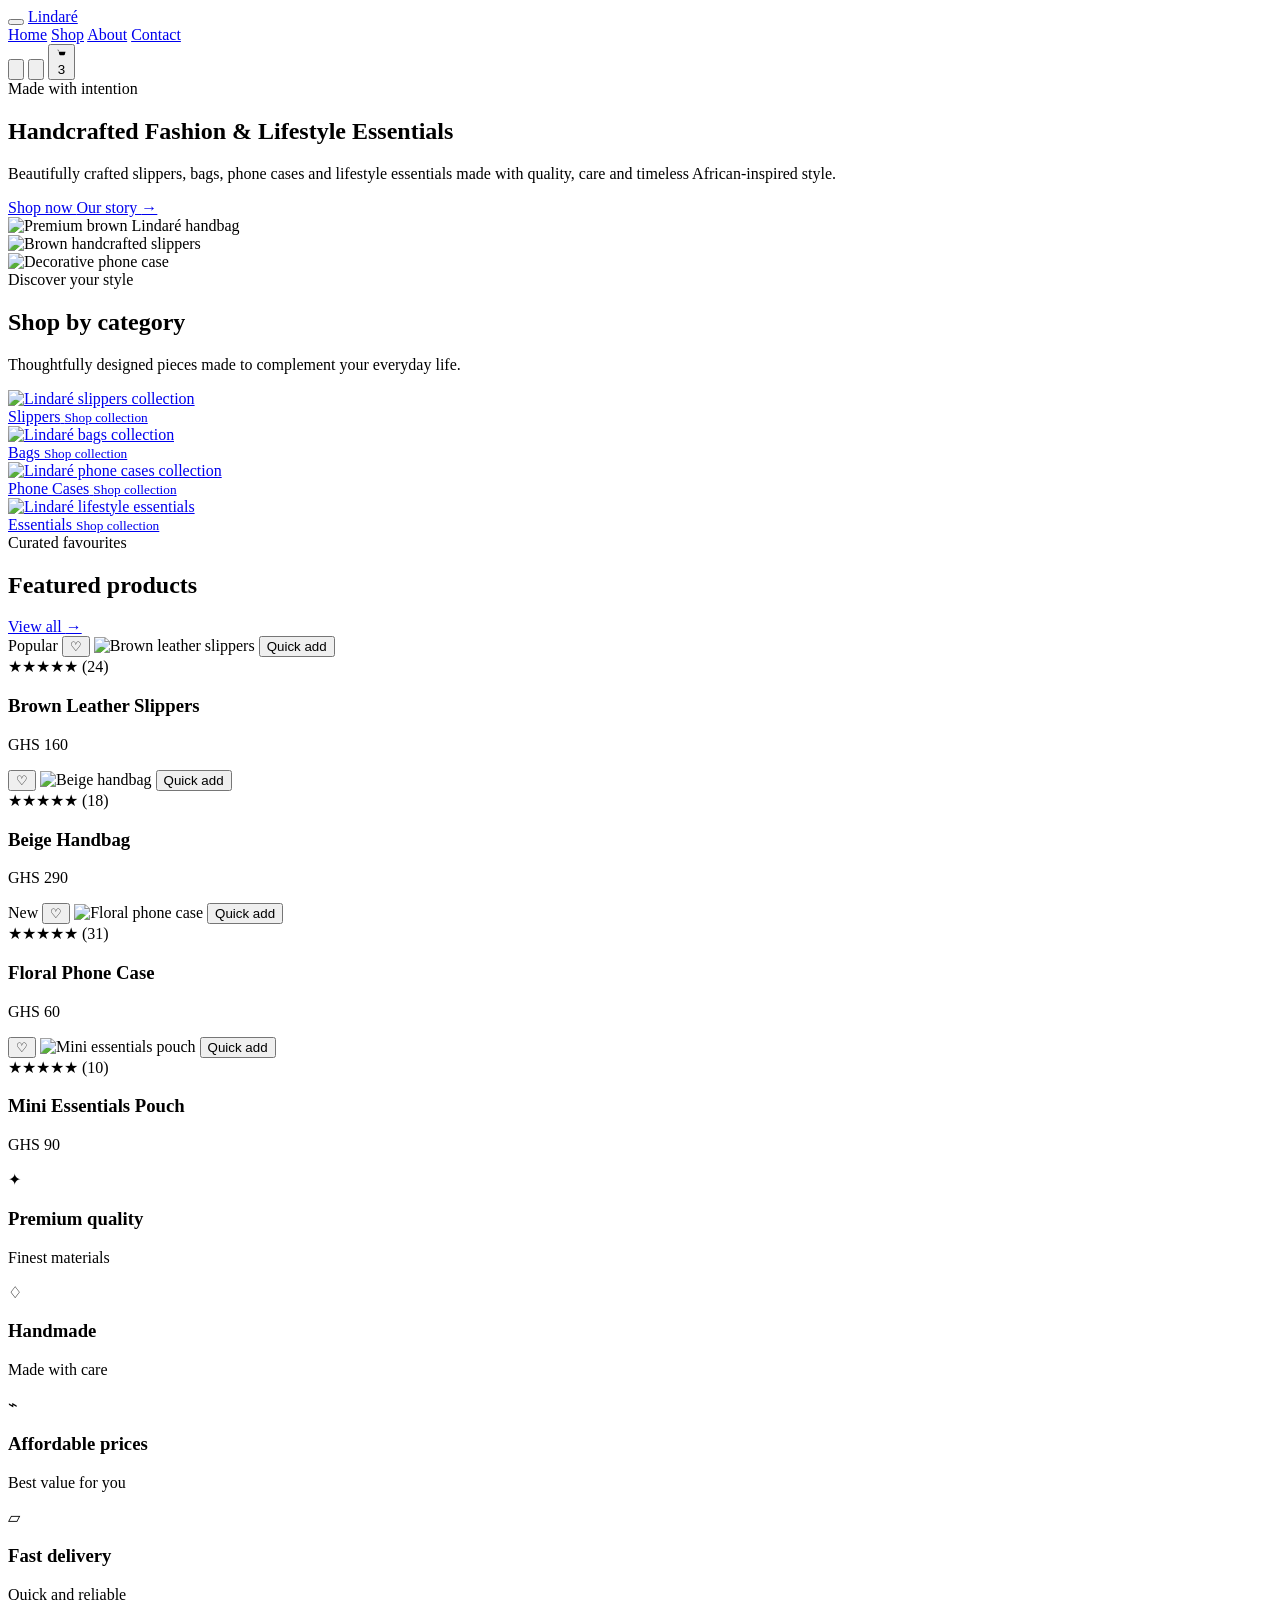
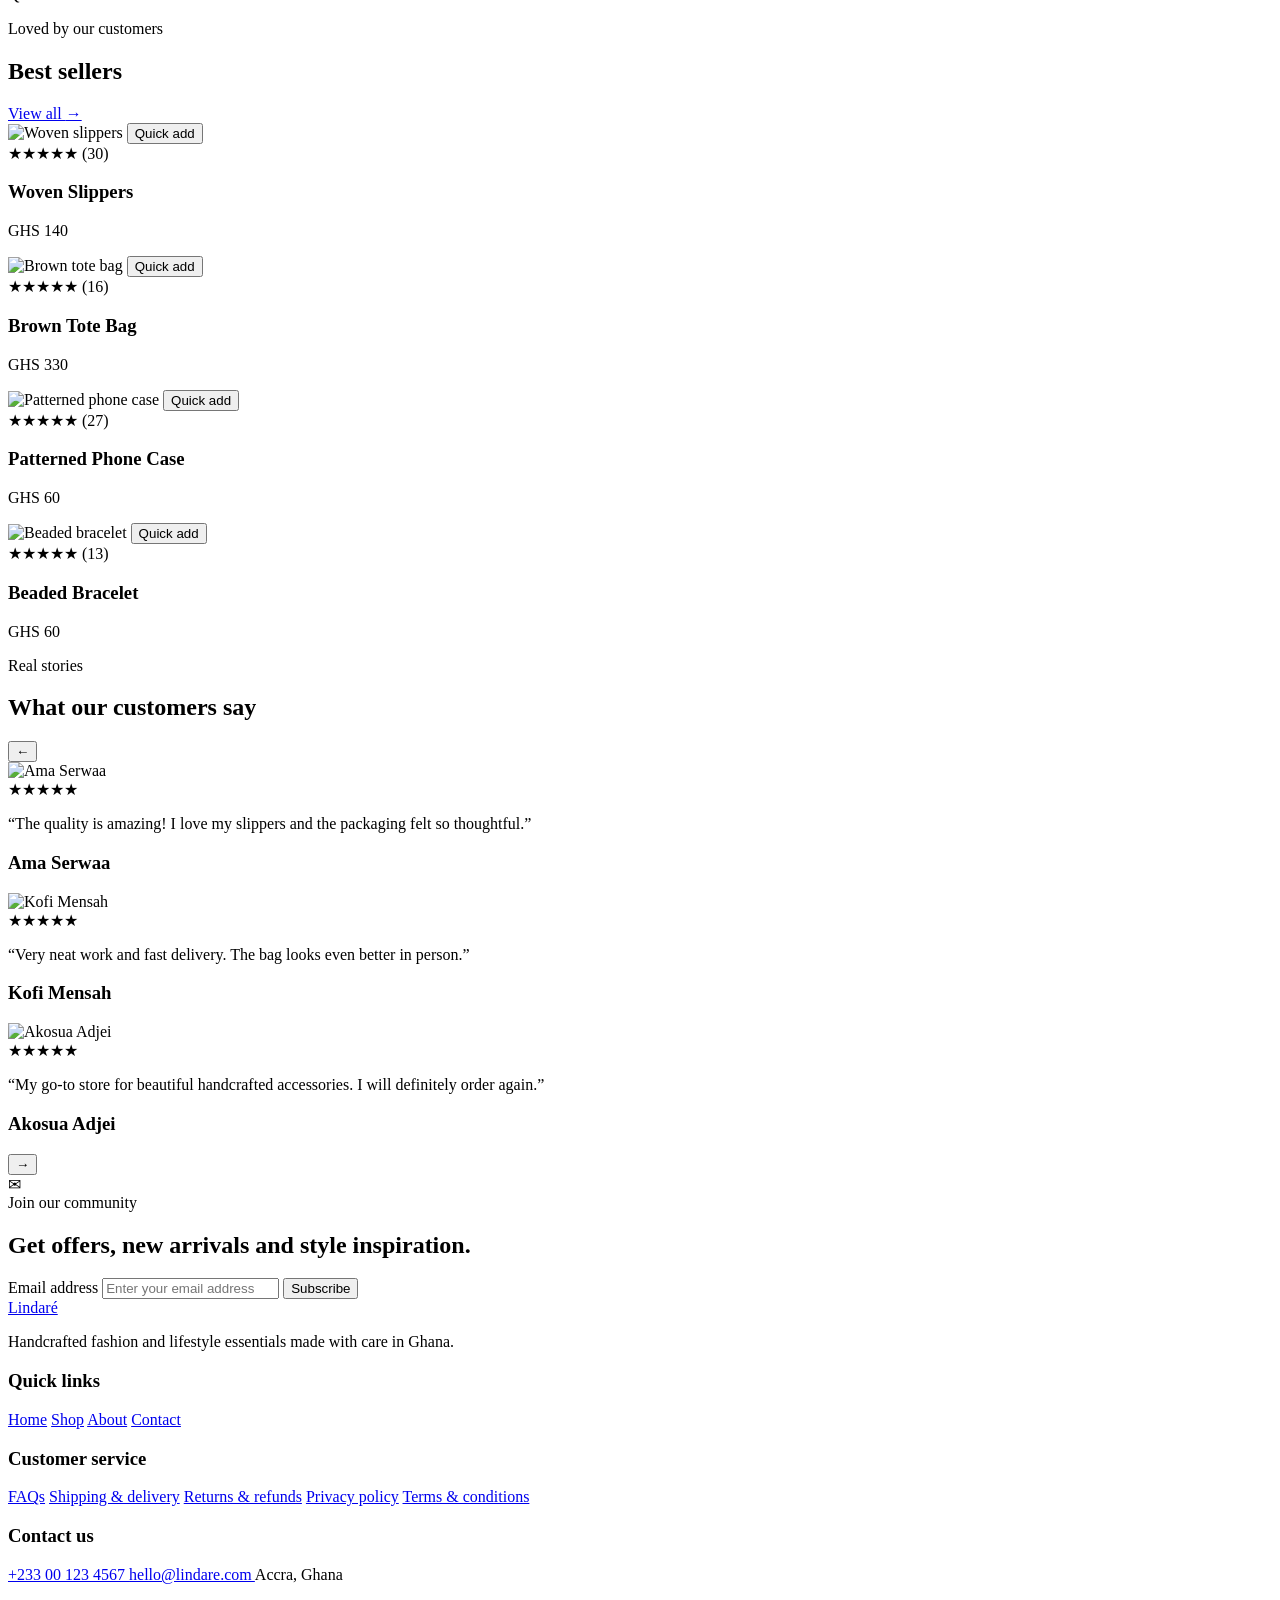
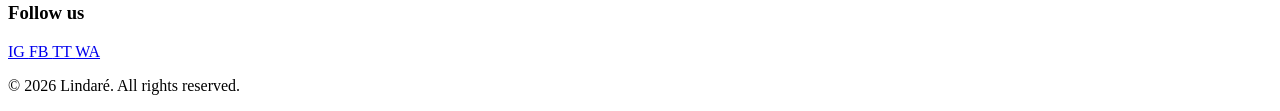
==== index.html @ 854ba41c "Adding all changes" ====
<!DOCTYPE html>
<html lang="en">
<head>
    <meta charset="UTF-8">

    <meta
        name="viewport"
        content="width=device-width, initial-scale=1.0"
    >

    <meta
        name="description"
        content="Lindaré offers handcrafted fashion and lifestyle essentials including slippers, bags, phone cases and accessories."
    >

    <title>Lindaré | Handcrafted Fashion & Lifestyle Essentials</title>

    <!-- Google Fonts -->
    <link rel="preconnect" href="https://fonts.googleapis.com">

    <link
        rel="preconnect"
        href="https://fonts.gstatic.com"
        crossorigin
    >

    <link
        href="https://fonts.googleapis.com/css2?family=DM+Sans:wght@400;500;600;700&family=Playfair+Display:wght@600;700&display=swap"
        rel="stylesheet"
    >

    <!-- Main CSS -->
    <link rel="stylesheet" href="./src/style.css">
</head>

<body>

    <!-- =====================================
         HEADER AND NAVIGATION
    ====================================== -->

    <header class="site-header">

        <div class="container nav-wrapper">

            <button
                class="menu-toggle"
                type="button"
                aria-label="Open navigation menu"
                aria-controls="primary-nav"
                aria-expanded="false"
            >
                <span></span>
                <span></span>
                <span></span>
            </button>

            <a
                href="#home"
                class="brand"
                aria-label="Lindaré homepage"
            >
                Lindaré
            </a>

            <nav
                class="primary-nav"
                id="primary-nav"
                aria-label="Primary navigation"
            >
                <a href="#home" class="active">Home</a>
                <a href="#shop">Shop</a>
                <a href="#about">About</a>
                <a href="#contact">Contact</a>
            </nav>

            <div class="nav-actions">

                <button
                    class="icon-button search-button"
                    type="button"
                    aria-label="Search products"
                >
                    <svg
                        viewBox="0 0 24 24"
                        aria-hidden="true"
                    >
                        <path
                            d="m21 21-4.35-4.35m2.35-5.65a8 8 0 1 1-16 0 8 8 0 0 1 16 0Z"
                        />
                    </svg>
                </button>

                <button
                    class="icon-button account-button"
                    type="button"
                    aria-label="Open account"
                >
                    <svg
                        viewBox="0 0 24 24"
                        aria-hidden="true"
                    >
                        <path
                            d="M20 21a8 8 0 0 0-16 0m12-13a4 4 0 1 1-8 0 4 4 0 0 1 8 0Z"
                        />
                    </svg>
                </button>

                <button
                    class="icon-button cart-button"
                    type="button"
                    aria-label="Open shopping cart"
                >
                    <svg
                        viewBox="0 0 24 24"
                        aria-hidden="true"
                    >
                        <path
                            d="M3 4h2l2.1 10.1a2 2 0 0 0 2 1.6h7.9a2 2 0 0 0 2-1.6L20.5 8H6M10 20h.01M17 20h.01"
                        />
                    </svg>

                    <span class="cart-count">3</span>
                </button>

            </div>

        </div>

    </header>


    <main>

        <!-- =====================================
             HERO SECTION
        ====================================== -->

        <section class="hero" id="home">

            <div class="container hero-grid">

                <div class="hero-copy">

                    <span class="eyebrow">
                        Made with intention
                    </span>

                    <h1>
                        Handcrafted Fashion &amp; Lifestyle Essentials
                    </h1>

                    <p>
                        Beautifully crafted slippers, bags, phone cases and
                        lifestyle essentials made with quality, care and
                        timeless African-inspired style.
                    </p>

                    <div class="hero-actions">

                        <a
                            href="#shop"
                            class="btn btn-primary"
                        >
                            Shop now
                        </a>

                        <a
                            href="#about"
                            class="text-link"
                        >
                            Our story
                            <span aria-hidden="true">→</span>
                        </a>

                    </div>

                </div>


                <div
                    class="hero-visual"
                    aria-label="Lindaré fashion and lifestyle collection"
                >

                    <div class="hero-shape hero-shape-one"></div>

                    <div class="hero-shape hero-shape-two"></div>

                    <img
                        class="hero-main-image"
                        src="https://images.unsplash.com/photo-1584917865442-de89df76afd3?auto=format&fit=crop&w=1200&q=85"
                        alt="Premium brown Lindaré handbag"
                    >

                    <div class="hero-product-card hero-card-one">

                        <img
                            src="https://images.unsplash.com/photo-1560769629-975ec94e6a86?auto=format&fit=crop&w=600&q=85"
                            alt="Brown handcrafted slippers"
                        >

                    </div>

                    <div class="hero-product-card hero-card-two">

                        <img
                            src="https://images.unsplash.com/photo-1601784551446-20c9e07cdbdb?auto=format&fit=crop&w=600&q=85"
                            alt="Decorative phone case"
                        >

                    </div>

                </div>

            </div>

        </section>


        <!-- =====================================
             SHOP BY CATEGORY
        ====================================== -->

        <section class="section" id="shop">

            <div class="container">

                <div class="section-heading centered">

                    <span class="eyebrow">
                        Discover your style
                    </span>

                    <h2>Shop by category</h2>

                    <p>
                        Thoughtfully designed pieces made to complement
                        your everyday life.
                    </p>

                </div>


                <div class="category-grid">

                    <a
                        class="category-card"
                        href="#featured-products"
                    >

                        <img
                            src="https://images.unsplash.com/photo-1560769629-975ec94e6a86?auto=format&fit=crop&w=900&q=85"
                            alt="Lindaré slippers collection"
                        >

                        <div class="category-overlay">

                            <span>Slippers</span>

                            <small>Shop collection</small>

                        </div>

                    </a>


                    <a
                        class="category-card"
                        href="#featured-products"
                    >

                        <img
                            src="https://images.unsplash.com/photo-1584917865442-de89df76afd3?auto=format&fit=crop&w=900&q=85"
                            alt="Lindaré bags collection"
                        >

                        <div class="category-overlay">

                            <span>Bags</span>

                            <small>Shop collection</small>

                        </div>

                    </a>


                    <a
                        class="category-card"
                        href="#featured-products"
                    >

                        <img
                            src="https://images.unsplash.com/photo-1601784551446-20c9e07cdbdb?auto=format&fit=crop&w=900&q=85"
                            alt="Lindaré phone cases collection"
                        >

                        <div class="category-overlay">

                            <span>Phone Cases</span>

                            <small>Shop collection</small>

                        </div>

                    </a>


                    <a
                        class="category-card"
                        href="#featured-products"
                    >

                        <img
                            src="https://images.unsplash.com/photo-1522337360788-8b13dee7a37e?auto=format&fit=crop&w=900&q=85"
                            alt="Lindaré lifestyle essentials"
                        >

                        <div class="category-overlay">

                            <span>Essentials</span>

                            <small>Shop collection</small>

                        </div>

                    </a>

                </div>

            </div>

        </section>


        <!-- =====================================
             FEATURED PRODUCTS
        ====================================== -->

        <section
            class="section section-soft"
            id="featured-products"
        >

            <div class="container">

                <div class="section-heading heading-row">

                    <div>

                        <span class="eyebrow">
                            Curated favourites
                        </span>

                        <h2>Featured products</h2>

                    </div>

                    <a href="#" class="text-link">

                        View all

                        <span aria-hidden="true">→</span>

                    </a>

                </div>


                <div class="product-grid">

                    <!-- Product One -->

                    <article class="product-card">

                        <div class="product-media">

                            <span class="product-badge">
                                Popular
                            </span>

                            <button
                                class="wishlist"
                                type="button"
                                aria-label="Add Brown Leather Slippers to wishlist"
                            >
                                ♡
                            </button>

                            <img
                                src="https://images.unsplash.com/photo-1560769629-975ec94e6a86?auto=format&fit=crop&w=900&q=85"
                                alt="Brown leather slippers"
                            >

                            <button
                                class="quick-add"
                                type="button"
                            >
                                Quick add
                            </button>

                        </div>


                        <div class="product-info">

                            <div
                                class="rating"
                                aria-label="5 out of 5 stars"
                            >
                                ★★★★★
                                <span>(24)</span>
                            </div>

                            <h3>Brown Leather Slippers</h3>

                            <p class="price">GHS 160</p>

                        </div>

                    </article>


                    <!-- Product Two -->

                    <article class="product-card">

                        <div class="product-media">

                            <button
                                class="wishlist"
                                type="button"
                                aria-label="Add Beige Handbag to wishlist"
                            >
                                ♡
                            </button>

                            <img
                                src="https://images.unsplash.com/photo-1584917865442-de89df76afd3?auto=format&fit=crop&w=900&q=85"
                                alt="Beige handbag"
                            >

                            <button
                                class="quick-add"
                                type="button"
                            >
                                Quick add
                            </button>

                        </div>


                        <div class="product-info">

                            <div
                                class="rating"
                                aria-label="5 out of 5 stars"
                            >
                                ★★★★★
                                <span>(18)</span>
                            </div>

                            <h3>Beige Handbag</h3>

                            <p class="price">GHS 290</p>

                        </div>

                    </article>


                    <!-- Product Three -->

                    <article class="product-card">

                        <div class="product-media">

                            <span class="product-badge">
                                New
                            </span>

                            <button
                                class="wishlist"
                                type="button"
                                aria-label="Add Floral Phone Case to wishlist"
                            >
                                ♡
                            </button>

                            <img
                                src="https://images.unsplash.com/photo-1601784551446-20c9e07cdbdb?auto=format&fit=crop&w=900&q=85"
                                alt="Floral phone case"
                            >

                            <button
                                class="quick-add"
                                type="button"
                            >
                                Quick add
                            </button>

                        </div>


                        <div class="product-info">

                            <div
                                class="rating"
                                aria-label="5 out of 5 stars"
                            >
                                ★★★★★
                                <span>(31)</span>
                            </div>

                            <h3>Floral Phone Case</h3>

                            <p class="price">GHS 60</p>

                        </div>

                    </article>


                    <!-- Product Four -->

                    <article class="product-card">

                        <div class="product-media">

                            <button
                                class="wishlist"
                                type="button"
                                aria-label="Add Mini Essentials Pouch to wishlist"
                            >
                                ♡
                            </button>

                            <img
                                src="https://images.unsplash.com/photo-1559563458-527698bf5295?auto=format&fit=crop&w=900&q=85"
                                alt="Mini essentials pouch"
                            >

                            <button
                                class="quick-add"
                                type="button"
                            >
                                Quick add
                            </button>

                        </div>


                        <div class="product-info">

                            <div
                                class="rating"
                                aria-label="5 out of 5 stars"
                            >
                                ★★★★★
                                <span>(10)</span>
                            </div>

                            <h3>Mini Essentials Pouch</h3>

                            <p class="price">GHS 90</p>

                        </div>

                    </article>

                </div>

            </div>

        </section>


        <!-- =====================================
             SHOPPING BENEFITS
        ====================================== -->

        <section class="benefits">

            <div class="container benefits-grid">

                <article class="benefit-item">

                    <span
                        class="benefit-icon"
                        aria-hidden="true"
                    >
                        ✦
                    </span>

                    <div>

                        <h3>Premium quality</h3>

                        <p>Finest materials</p>

                    </div>

                </article>


                <article class="benefit-item">

                    <span
                        class="benefit-icon"
                        aria-hidden="true"
                    >
                        ♢
                    </span>

                    <div>

                        <h3>Handmade</h3>

                        <p>Made with care</p>

                    </div>

                </article>


                <article class="benefit-item">

                    <span
                        class="benefit-icon"
                        aria-hidden="true"
                    >
                        ⌁
                    </span>

                    <div>

                        <h3>Affordable prices</h3>

                        <p>Best value for you</p>

                    </div>

                </article>


                <article class="benefit-item">

                    <span
                        class="benefit-icon"
                        aria-hidden="true"
                    >
                        ▱
                    </span>

                    <div>

                        <h3>Fast delivery</h3>

                        <p>Quick and reliable</p>

                    </div>

                </article>

            </div>

        </section>


        <!-- =====================================
             BEST SELLERS
        ====================================== -->

        <section class="section" id="about">

            <div class="container">

                <div class="section-heading heading-row">

                    <div>

                        <span class="eyebrow">
                            Loved by our customers
                        </span>

                        <h2>Best sellers</h2>

                    </div>

                    <a href="#" class="text-link">

                        View all

                        <span aria-hidden="true">→</span>

                    </a>

                </div>


                <div class="product-grid">

                    <!-- Best Seller One -->

                    <article class="product-card compact">

                        <div class="product-media">

                            <img
                                src="https://images.unsplash.com/photo-1560769629-975ec94e6a86?auto=format&fit=crop&w=900&q=85"
                                alt="Woven slippers"
                            >

                            <button
                                class="quick-add"
                                type="button"
                            >
                                Quick add
                            </button>

                        </div>


                        <div class="product-info">

                            <div class="rating">

                                ★★★★★

                                <span>(30)</span>

                            </div>

                            <h3>Woven Slippers</h3>

                            <p class="price">GHS 140</p>

                        </div>

                    </article>


                    <!-- Best Seller Two -->

                    <article class="product-card compact">

                        <div class="product-media">

                            <img
                                src="https://images.unsplash.com/photo-1591561954557-26941169b49e?auto=format&fit=crop&w=900&q=85"
                                alt="Brown tote bag"
                            >

                            <button
                                class="quick-add"
                                type="button"
                            >
                                Quick add
                            </button>

                        </div>


                        <div class="product-info">

                            <div class="rating">

                                ★★★★★

                                <span>(16)</span>

                            </div>

                            <h3>Brown Tote Bag</h3>

                            <p class="price">GHS 330</p>

                        </div>

                    </article>


                    <!-- Best Seller Three -->

                    <article class="product-card compact">

                        <div class="product-media">

                            <img
                                src="https://images.unsplash.com/photo-1601784551446-20c9e07cdbdb?auto=format&fit=crop&w=900&q=85"
                                alt="Patterned phone case"
                            >

                            <button
                                class="quick-add"
                                type="button"
                            >
                                Quick add
                            </button>

                        </div>


                        <div class="product-info">

                            <div class="rating">

                                ★★★★★

                                <span>(27)</span>

                            </div>

                            <h3>Patterned Phone Case</h3>

                            <p class="price">GHS 60</p>

                        </div>

                    </article>


                    <!-- Best Seller Four -->

                    <article class="product-card compact">

                        <div class="product-media">

                            <img
                                src="https://images.unsplash.com/photo-1611591437281-460bfbe1220a?auto=format&fit=crop&w=900&q=85"
                                alt="Beaded bracelet"
                            >

                            <button
                                class="quick-add"
                                type="button"
                            >
                                Quick add
                            </button>

                        </div>


                        <div class="product-info">

                            <div class="rating">

                                ★★★★★

                                <span>(13)</span>

                            </div>

                            <h3>Beaded Bracelet</h3>

                            <p class="price">GHS 60</p>

                        </div>

                    </article>

                </div>

            </div>

        </section>


        <!-- =====================================
             TESTIMONIALS
        ====================================== -->

        <section class="section testimonials">

            <div class="container">

                <div class="section-heading centered">

                    <span class="eyebrow">
                        Real stories
                    </span>

                    <h2>What our customers say</h2>

                </div>


                <div class="testimonial-slider">

                    <button
                        class="slider-btn prev"
                        type="button"
                        aria-label="Previous testimonial"
                    >
                        ←
                    </button>


                    <div class="testimonial-track">

                        <!-- Testimonial One -->

                        <article class="testimonial-card active">

                            <img
                                src="https://i.pravatar.cc/160?img=47"
                                alt="Ama Serwaa"
                            >

                            <div>

                                <div
                                    class="rating"
                                    aria-label="5 out of 5 stars"
                                >
                                    ★★★★★
                                </div>

                                <p>
                                    “The quality is amazing! I love my
                                    slippers and the packaging felt so
                                    thoughtful.”
                                </p>

                                <h3>Ama Serwaa</h3>

                            </div>

                        </article>


                        <!-- Testimonial Two -->

                        <article class="testimonial-card">

                            <img
                                src="https://i.pravatar.cc/160?img=12"
                                alt="Kofi Mensah"
                            >

                            <div>

                                <div
                                    class="rating"
                                    aria-label="5 out of 5 stars"
                                >
                                    ★★★★★
                                </div>

                                <p>
                                    “Very neat work and fast delivery.
                                    The bag looks even better in person.”
                                </p>

                                <h3>Kofi Mensah</h3>

                            </div>

                        </article>


                        <!-- Testimonial Three -->

                        <article class="testimonial-card">

                            <img
                                src="https://i.pravatar.cc/160?img=32"
                                alt="Akosua Adjei"
                            >

                            <div>

                                <div
                                    class="rating"
                                    aria-label="5 out of 5 stars"
                                >
                                    ★★★★★
                                </div>

                                <p>
                                    “My go-to store for beautiful
                                    handcrafted accessories. I will
                                    definitely order again.”
                                </p>

                                <h3>Akosua Adjei</h3>

                            </div>

                        </article>

                    </div>


                    <button
                        class="slider-btn next"
                        type="button"
                        aria-label="Next testimonial"
                    >
                        →
                    </button>

                </div>


                <div
                    class="slider-dots"
                    aria-label="Testimonial navigation"
                ></div>

            </div>

        </section>


        <!-- =====================================
             NEWSLETTER
        ====================================== -->

        <section class="newsletter">

            <div class="container newsletter-inner">

                <div class="newsletter-copy">

                    <span
                        class="newsletter-icon"
                        aria-hidden="true"
                    >
                        ✉
                    </span>

                    <div>

                        <span class="eyebrow">
                            Join our community
                        </span>

                        <h2>
                            Get offers, new arrivals and style inspiration.
                        </h2>

                    </div>

                </div>


                <form class="newsletter-form">

                    <label
                        class="sr-only"
                        for="newsletter-email"
                    >
                        Email address
                    </label>

                    <input
                        id="newsletter-email"
                        name="email"
                        type="email"
                        placeholder="Enter your email address"
                        autocomplete="email"
                        required
                    >

                    <button
                        class="btn btn-primary"
                        type="submit"
                    >
                        Subscribe
                    </button>

                </form>

            </div>

        </section>

    </main>


    <!-- =====================================
         FOOTER
    ====================================== -->

    <footer class="site-footer" id="contact">

        <div class="container footer-grid">

            <div class="footer-brand">

                <a
                    href="#home"
                    class="brand light"
                    aria-label="Return to homepage"
                >
                    Lindaré
                </a>

                <p>
                    Handcrafted fashion and lifestyle essentials made
                    with care in Ghana.
                </p>

            </div>


            <div class="footer-column">

                <h3>Quick links</h3>

                <a href="#home">Home</a>

                <a href="#shop">Shop</a>

                <a href="#about">About</a>

                <a href="#contact">Contact</a>

            </div>


            <div class="footer-column">

                <h3>Customer service</h3>

                <a href="#">FAQs</a>

                <a href="#">Shipping &amp; delivery</a>

                <a href="#">Returns &amp; refunds</a>

                <a href="#">Privacy policy</a>

                <a href="#">Terms &amp; conditions</a>

            </div>


            <div class="footer-column">

                <h3>Contact us</h3>

                <a href="tel:+233001234567">
                    +233 00 123 4567
                </a>

                <a href="mailto:hello@lindare.com">
                    hello@lindare.com
                </a>

                <span>Accra, Ghana</span>

            </div>


            <div class="footer-column">

                <h3>Follow us</h3>

                <div class="social-links">

                    <a
                        href="#"
                        aria-label="Follow Lindaré on Instagram"
                    >
                        IG
                    </a>

                    <a
                        href="#"
                        aria-label="Follow Lindaré on Facebook"
                    >
                        FB
                    </a>

                    <a
                        href="#"
                        aria-label="Follow Lindaré on TikTok"
                    >
                        TT
                    </a>

                    <a
                        href="#"
                        aria-label="Contact Lindaré on WhatsApp"
                    >
                        WA
                    </a>

                </div>

            </div>

        </div>


        <div class="container footer-bottom">

            <p>
                &copy; 2026 Lindaré. All rights reserved.
            </p>

        </div>

    </footer>


    <!-- Notification Message -->

    <div
        class="toast"
        role="status"
        aria-live="polite"
    ></div>


    <!-- Main JavaScript -->

    <script src="./src/script.js"></script>

</body>
</html>
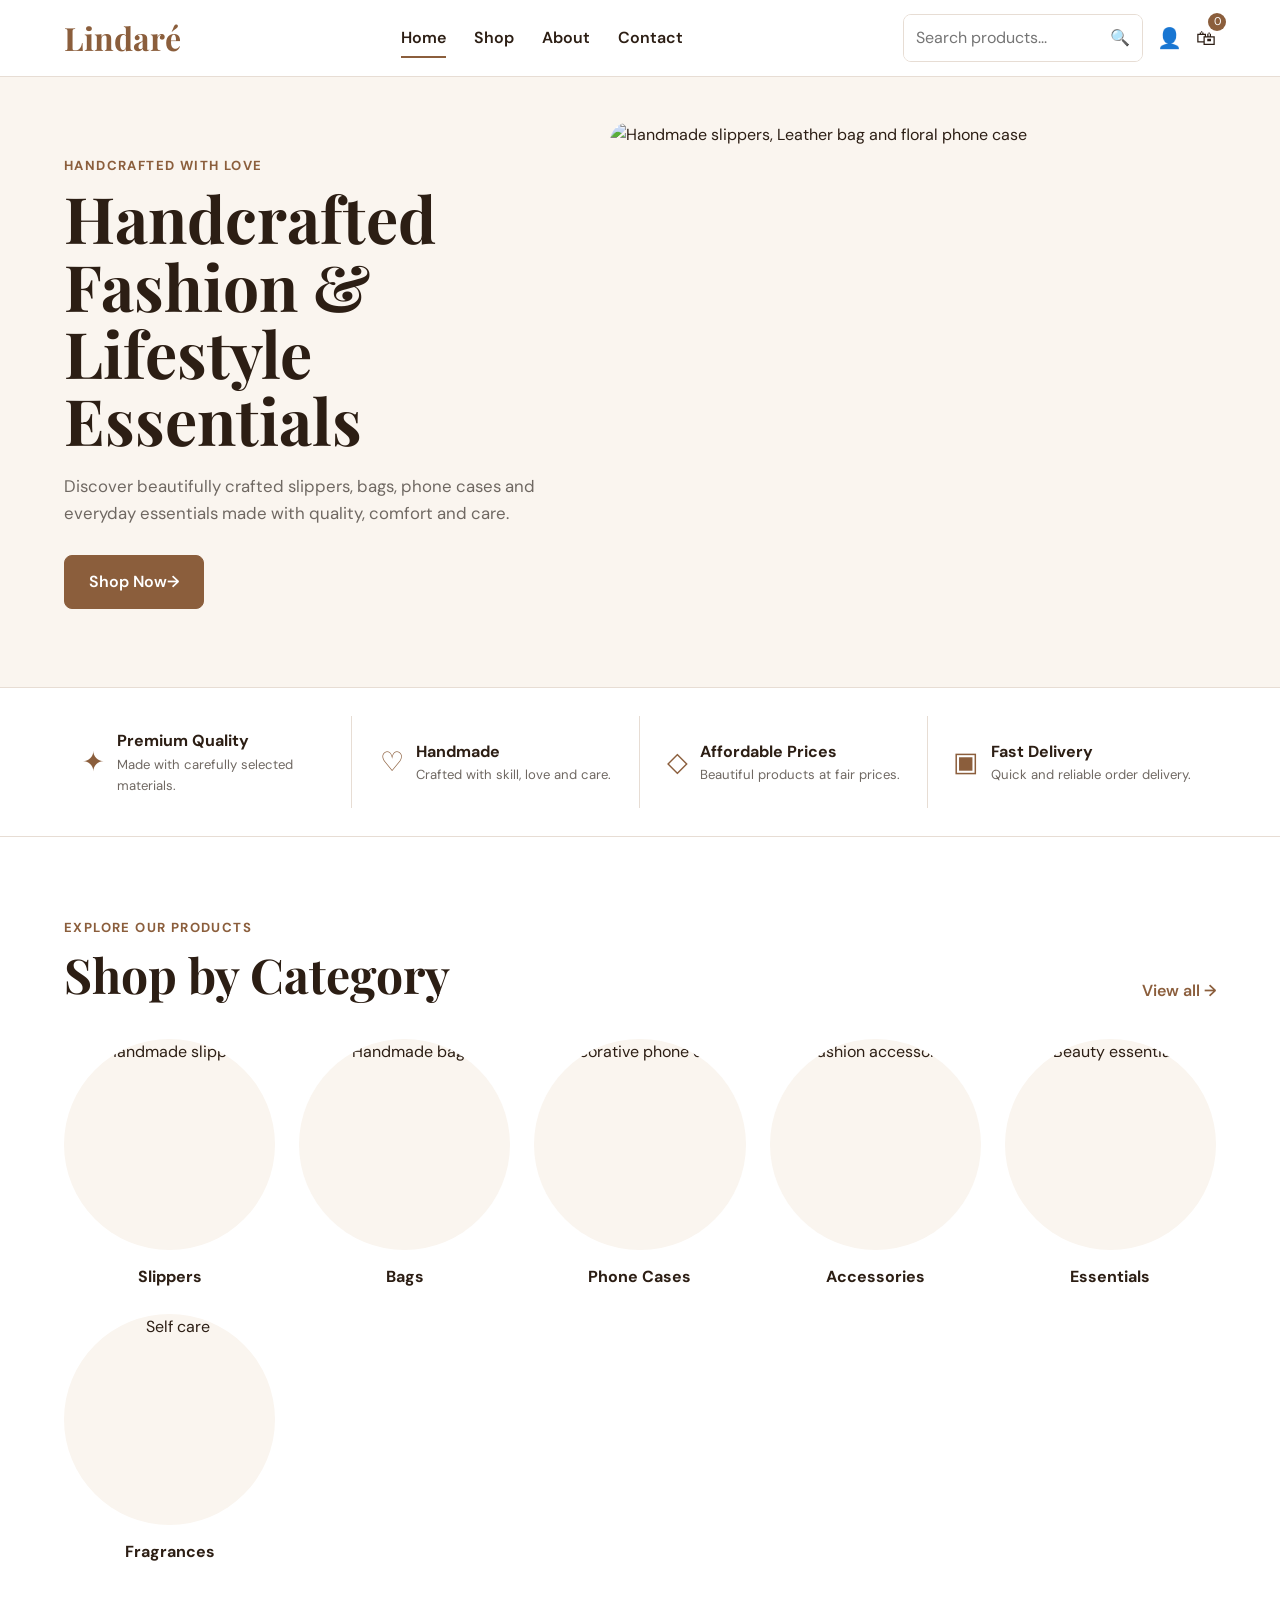
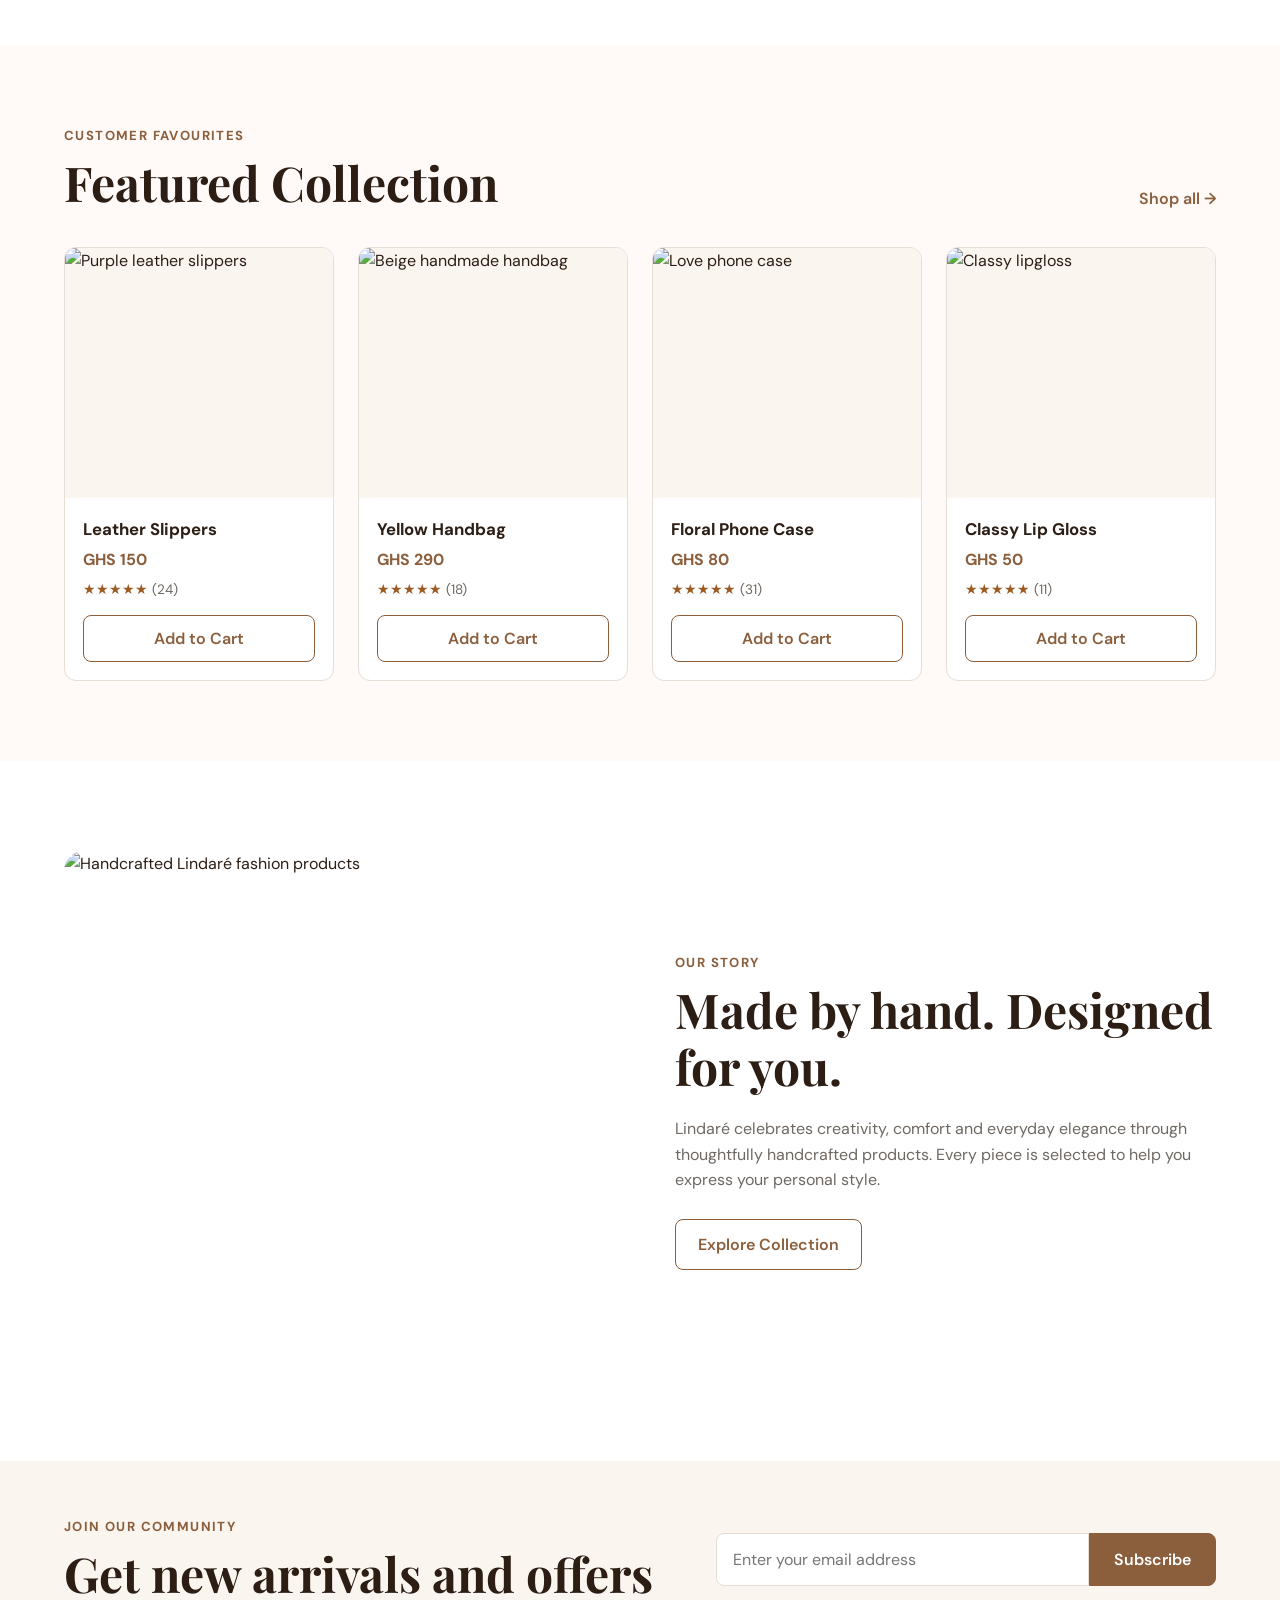
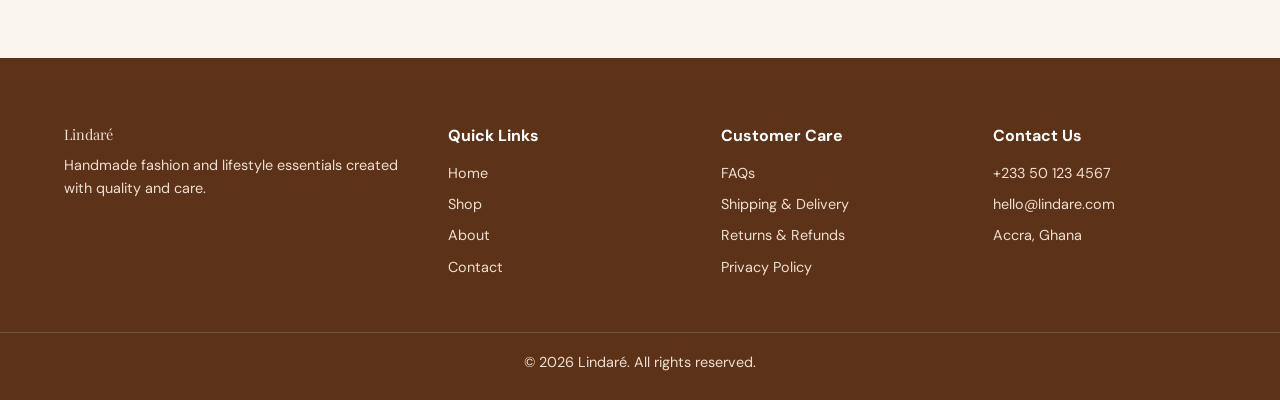
==== commit 0fce304c: "Adding chnages to the index file" ====
--- a/index.html
+++ b/index.html
@@ -10,1215 +10,454 @@
 
     <meta
         name="description"
-        content="Lindaré offers handcrafted fashion and lifestyle essentials including slippers, bags, phone cases and accessories."
+        content="Lindaré offers handmade slippers, bags, phone cases and lifestyle essentials."
     >
 
-    <title>Lindaré | Handcrafted Fashion & Lifestyle Essentials</title>
-
-    <!-- Google Fonts -->
+    <title>Lindaré | Handmade Fashion & Lifestyle Essentials</title>
+
     <link rel="preconnect" href="https://fonts.googleapis.com">
-
-    <link
-        rel="preconnect"
-        href="https://fonts.gstatic.com"
-        crossorigin
-    >
+    <link rel="preconnect" href="https://fonts.gstatic.com" crossorigin>
 
     <link
         href="https://fonts.googleapis.com/css2?family=DM+Sans:wght@400;500;600;700&family=Playfair+Display:wght@600;700&display=swap"
         rel="stylesheet"
     >
 
-    <!-- Main CSS -->
     <link rel="stylesheet" href="./src/style.css">
 </head>
 
 <body>
 
-    <!-- =====================================
-         HEADER AND NAVIGATION
-    ====================================== -->
-
-    <header class="site-header">
-
-        <div class="container nav-wrapper">
+    <!-- Navigation -->
+    <header class="header">
+        <div class="container nav-container">
+
+            <a href="index.html" class="logo">
+                Lindaré
+            </a>
 
             <button
-                class="menu-toggle"
+                class="menu-button"
+                id="menuButton"
                 type="button"
                 aria-label="Open navigation menu"
-                aria-controls="primary-nav"
                 aria-expanded="false"
             >
-                <span></span>
-                <span></span>
-                <span></span>
+                ☰
             </button>
 
-            <a
-                href="#home"
-                class="brand"
-                aria-label="Lindaré homepage"
-            >
-                Lindaré
-            </a>
-
-            <nav
-                class="primary-nav"
-                id="primary-nav"
-                aria-label="Primary navigation"
-            >
-                <a href="#home" class="active">Home</a>
-                <a href="#shop">Shop</a>
-                <a href="#about">About</a>
-                <a href="#contact">Contact</a>
+            <nav class="navigation" id="navigation">
+             <a href="./index.html" class="active">Home</a>
+             <a href="./pages/shop.html">Shop</a>
+             <a href="#about">About</a>
+             <a href="./pages/contact.html">Contact</a>
             </nav>
 
             <div class="nav-actions">
-
-                <button
-                    class="icon-button search-button"
-                    type="button"
-                    aria-label="Search products"
-                >
-                    <svg
-                        viewBox="0 0 24 24"
-                        aria-hidden="true"
+                <form class="search-form">
+                    <input
+                        type="search"
+                        id="searchInput"
+                        placeholder="Search products..."
+                        aria-label="Search products"
                     >
-                        <path
-                            d="m21 21-4.35-4.35m2.35-5.65a8 8 0 1 1-16 0 8 8 0 0 1 16 0Z"
-                        />
-                    </svg>
-                </button>
-
-                <button
-                    class="icon-button account-button"
-                    type="button"
-                    aria-label="Open account"
-                >
-                    <svg
-                        viewBox="0 0 24 24"
-                        aria-hidden="true"
+                    <button type="submit" aria-label="Search">
+                        &#128269;
+                    </button>
+                </form>
+
+                  <a href="./pages/login.html" class="icon-link" aria-label="Login">
+                    &#128100;
+                   </a>
+
+                <a href="./pages/cart.html" class="cart-link" aria-label="Shopping cart">
+                    &#128717;
+                    <span class="cart-count" id="cartCount">0</span>
+                   </a>
+            </div>
+
+        </div>
+    </header>
+
+
+    <main>
+
+        <!-- Hero Section -->
+        <section class="hero">
+            <div class="container hero-content">
+
+                <div class="hero-text">
+                    <p class="eyebrow">Handcrafted with love</p>
+
+                    <h1>
+                        Handcrafted Fashion & Lifestyle Essentials
+                    </h1>
+
+                    <p>
+                        Discover beautifully crafted slippers, bags, phone
+                        cases and everyday essentials made with quality,
+                        comfort and care.
+                    </p>
+
+                    <a href="shop.html" class="primary-button">
+                        Shop Now
+                        <span aria-hidden="true">→</span>
+                    </a>
+                </div>
+
+                <div class="hero-image">
+                    <img
+                        src="./images/hero-banner.png"
+                        alt="Handmade slippers, Leather bag and floral phone case"
                     >
-                        <path
-                            d="M20 21a8 8 0 0 0-16 0m12-13a4 4 0 1 1-8 0 4 4 0 0 1 8 0Z"
-                        />
-                    </svg>
-                </button>
-
-                <button
-                    class="icon-button cart-button"
-                    type="button"
-                    aria-label="Open shopping cart"
-                >
-                    <svg
-                        viewBox="0 0 24 24"
-                        aria-hidden="true"
+                </div>
+
+            </div>
+        </section>
+
+
+        <!-- Benefits -->
+        <section class="benefits">
+            <div class="container benefits-grid">
+
+                <article class="benefit">
+                    <span class="benefit-icon">✦</span>
+                    <div>
+                        <h3>Premium Quality</h3>
+                        <p>Made with carefully selected materials.</p>
+                    </div>
+                </article>
+
+                <article class="benefit">
+                    <span class="benefit-icon">♡</span>
+                    <div>
+                        <h3>Handmade</h3>
+                        <p>Crafted with skill, love and care.</p>
+                    </div>
+                </article>
+
+                <article class="benefit">
+                    <span class="benefit-icon">◇</span>
+                    <div>
+                        <h3>Affordable Prices</h3>
+                        <p>Beautiful products at fair prices.</p>
+                    </div>
+                </article>
+
+                <article class="benefit">
+                    <span class="benefit-icon">▣</span>
+                    <div>
+                        <h3>Fast Delivery</h3>
+                        <p>Quick and reliable order delivery.</p>
+                    </div>
+                </article>
+
+            </div>
+        </section>
+
+
+        <!-- Categories -->
+        <section class="section">
+            <div class="container">
+
+                <div class="section-heading">
+                    <div>
+                        <p class="eyebrow">Explore our products</p>
+                        <h2>Shop by Category</h2>
+                    </div>
+
+                    <a href="shop.html" class="text-link">
+                        View all →
+                    </a>
+                </div>
+
+                <div class="category-grid">
+
+                    <a href="shop.html?category=slippers" class="category-card">
+                        <img
+                            src="./images/black-platform.png"
+                            alt="Handmade slippers"
+                        >
+                        <h3>Slippers</h3>
+                    </a>
+
+                    <a href="shop.html?category=bags" class="category-card">
+                        <img
+                            src="./images/category-yellow-bag.png.jpeg"
+                            alt="Handmade bags"
+                        >
+                        <h3>Bags</h3>
+                    </a>
+
+                    <a href="shop.html?category=cases" class="category-card">
+                        <img
+                            src="./images/category-leopard-phone-case.png"
+                            alt="Decorative phone cases"
+                        >
+                        <h3>Phone Cases</h3>
+                    </a>
+
+                    <a href="shop.html?category=accessories" class="category-card">
+                        <img
+                            src="./images/bracelet3.png"
+                            alt="Fashion accessories"
+                        >
+                        <h3>Accessories</h3>
+                    </a>
+
+                    <a href="shop.html?category=essentials" class="category-card">
+                        <img
+                            src="./images/lipgloss.png"
+                            alt="Beauty essentials"
+                        >
+                        <h3>Essentials</h3>
+                    </a>
+
+                    <a href="shop.html?category=fragrances" class="category-card">
+                        <img
+                            src="./images/diffuser image.jpeg"
+                            alt="Self care"
+                        >
+                        <h3>Fragrances</h3>
+                    </a>
+
+                </div>
+            </div>
+        </section>
+
+
+        <!-- Featured Products -->
+        <section class="section featured-section">
+            <div class="container">
+
+                <div class="section-heading">
+                    <div>
+                        <p class="eyebrow">Customer favourites</p>
+                        <h2>Featured Collection</h2>
+                    </div>
+
+                    <a href="shop.html" class="text-link">
+                        Shop all →
+                    </a>
+                </div>
+
+                <div class="product-grid">
+
+                    <article class="product-card">
+                        <a href="product-details.html">
+                            <img
+                                src="./images/category-purple-slippers.png"
+                                alt="Purple leather slippers"
+                            >
+                        </a>
+
+                        <div class="product-info">
+                            <h3>
+                                <a href="product-details.html">
+                                    Leather Slippers
+                                </a>
+                            </h3>
+
+                            <p class="product-price">GHS 150</p>
+                            <p class="rating">★★★★★ <span>(24)</span></p>
+
+                            <button
+                                class="add-cart-button"
+                                type="button"
+                                data-name="Leather Slippers"
+                                data-price="150"
+                                data-image="./images/purple-slippers.png"
+                            >
+                                Add to Cart
+                            </button>
+                        </div>
+                    </article>
+
+
+                    <article class="product-card">
+                        <img
+                            src="./images/category-yellow-bag.png.jpeg"
+                            alt="Beige handmade handbag"
+                        >
+
+                        <div class="product-info">
+                            <h3> Yellow Handbag</h3>
+                            <p class="product-price">GHS 290</p>
+                            <p class="rating">★★★★★ <span>(18)</span></p>
+
+                            <button
+                                class="add-cart-button"
+                                type="button"
+                                data-name="Yellow Handbag"
+                                data-price="290"
+                                data-image="./images/purple-bag.png"
+                            >
+                                Add to Cart
+                            </button>
+                        </div>
+                    </article>
+
+
+                    <article class="product-card">
+                        <img
+                            src="./images/cherry-phone-case.png"
+                            alt="Love phone case"
+                        >
+
+                        <div class="product-info">
+                            <h3>Floral Phone Case</h3>
+                            <p class="product-price">GHS 80</p>
+                            <p class="rating">★★★★★ <span>(31)</span></p>
+
+                            <button
+                                class="add-cart-button"
+                                type="button"
+                                data-name="Floral Phone Case"
+                                data-price="80"
+                                data-image="./images/floral-phone-case.png"
+                            >
+                                Add to Cart
+                            </button>
+                        </div>
+                    </article>
+
+
+                    <article class="product-card">
+                        <img
+                            src="./images/lipgloss.png"
+                            alt="Classy lipgloss"
+                        >
+
+                        <div class="product-info">
+                            <h3>Classy Lip Gloss</h3>
+                            <p class="product-price">GHS 50</p>
+                            <p class="rating">★★★★★ <span>(11)</span></p>
+
+                            <button
+                                class="add-cart-button"
+                                type="button"
+                                data-name="Classy lipgloss"
+                                data-price="50"
+                                data-image="./images/lipgloss.png"
+                            >
+                                Add to Cart
+                            </button>
+                        </div>
+                    </article>
+
+                </div>
+            </div>
+        </section>
+
+
+        <!-- About -->
+        <section class="about-section" id="about">
+            <div class="container about-grid">
+
+                <div class="about-image">
+                    <img
+                        src="./images/white-wine-slippers.png"
+                        alt="Handcrafted Lindaré fashion products"
                     >
-                        <path
-                            d="M3 4h2l2.1 10.1a2 2 0 0 0 2 1.6h7.9a2 2 0 0 0 2-1.6L20.5 8H6M10 20h.01M17 20h.01"
-                        />
-                    </svg>
-
-                    <span class="cart-count">3</span>
-                </button>
-
-            </div>
-
-        </div>
-
-    </header>
-
-
-    <main>
-
-        <!-- =====================================
-             HERO SECTION
-        ====================================== -->
-
-        <section class="hero" id="home">
-
-            <div class="container hero-grid">
-
-                <div class="hero-copy">
-
-                    <span class="eyebrow">
-                        Made with intention
-                    </span>
-
-                    <h1>
-                        Handcrafted Fashion &amp; Lifestyle Essentials
-                    </h1>
+                </div>
+
+                <div class="about-content">
+                    <p class="eyebrow">Our story</p>
+                    <h2>Made by hand. Designed for you.</h2>
 
                     <p>
-                        Beautifully crafted slippers, bags, phone cases and
-                        lifestyle essentials made with quality, care and
-                        timeless African-inspired style.
+                        Lindaré celebrates creativity, comfort and everyday
+                        elegance through thoughtfully handcrafted products.
+                        Every piece is selected to help you express your
+                        personal style.
                     </p>
 
-                    <div class="hero-actions">
-
-                        <a
-                            href="#shop"
-                            class="btn btn-primary"
-                        >
-                            Shop now
-                        </a>
-
-                        <a
-                            href="#about"
-                            class="text-link"
-                        >
-                            Our story
-                            <span aria-hidden="true">→</span>
-                        </a>
-
-                    </div>
-
-                </div>
-
-
-                <div
-                    class="hero-visual"
-                    aria-label="Lindaré fashion and lifestyle collection"
-                >
-
-                    <div class="hero-shape hero-shape-one"></div>
-
-                    <div class="hero-shape hero-shape-two"></div>
-
-                    <img
-                        class="hero-main-image"
-                        src="https://images.unsplash.com/photo-1584917865442-de89df76afd3?auto=format&fit=crop&w=1200&q=85"
-                        alt="Premium brown Lindaré handbag"
-                    >
-
-                    <div class="hero-product-card hero-card-one">
-
-                        <img
-                            src="https://images.unsplash.com/photo-1560769629-975ec94e6a86?auto=format&fit=crop&w=600&q=85"
-                            alt="Brown handcrafted slippers"
-                        >
-
-                    </div>
-
-                    <div class="hero-product-card hero-card-two">
-
-                        <img
-                            src="https://images.unsplash.com/photo-1601784551446-20c9e07cdbdb?auto=format&fit=crop&w=600&q=85"
-                            alt="Decorative phone case"
-                        >
-
-                    </div>
-
-                </div>
-
-            </div>
-
-        </section>
-
-
-        <!-- =====================================
-             SHOP BY CATEGORY
-        ====================================== -->
-
-        <section class="section" id="shop">
-
-            <div class="container">
-
-                <div class="section-heading centered">
-
-                    <span class="eyebrow">
-                        Discover your style
-                    </span>
-
-                    <h2>Shop by category</h2>
-
-                    <p>
-                        Thoughtfully designed pieces made to complement
-                        your everyday life.
-                    </p>
-
-                </div>
-
-
-                <div class="category-grid">
-
-                    <a
-                        class="category-card"
-                        href="#featured-products"
-                    >
-
-                        <img
-                            src="https://images.unsplash.com/photo-1560769629-975ec94e6a86?auto=format&fit=crop&w=900&q=85"
-                            alt="Lindaré slippers collection"
-                        >
-
-                        <div class="category-overlay">
-
-                            <span>Slippers</span>
-
-                            <small>Shop collection</small>
-
-                        </div>
-
-                    </a>
-
-
-                    <a
-                        class="category-card"
-                        href="#featured-products"
-                    >
-
-                        <img
-                            src="https://images.unsplash.com/photo-1584917865442-de89df76afd3?auto=format&fit=crop&w=900&q=85"
-                            alt="Lindaré bags collection"
-                        >
-
-                        <div class="category-overlay">
-
-                            <span>Bags</span>
-
-                            <small>Shop collection</small>
-
-                        </div>
-
-                    </a>
-
-
-                    <a
-                        class="category-card"
-                        href="#featured-products"
-                    >
-
-                        <img
-                            src="https://images.unsplash.com/photo-1601784551446-20c9e07cdbdb?auto=format&fit=crop&w=900&q=85"
-                            alt="Lindaré phone cases collection"
-                        >
-
-                        <div class="category-overlay">
-
-                            <span>Phone Cases</span>
-
-                            <small>Shop collection</small>
-
-                        </div>
-
-                    </a>
-
-
-                    <a
-                        class="category-card"
-                        href="#featured-products"
-                    >
-
-                        <img
-                            src="https://images.unsplash.com/photo-1522337360788-8b13dee7a37e?auto=format&fit=crop&w=900&q=85"
-                            alt="Lindaré lifestyle essentials"
-                        >
-
-                        <div class="category-overlay">
-
-                            <span>Essentials</span>
-
-                            <small>Shop collection</small>
-
-                        </div>
-
-                    </a>
-
-                </div>
-
-            </div>
-
-        </section>
-
-
-        <!-- =====================================
-             FEATURED PRODUCTS
-        ====================================== -->
-
-        <section
-            class="section section-soft"
-            id="featured-products"
-        >
-
-            <div class="container">
-
-                <div class="section-heading heading-row">
-
-                    <div>
-
-                        <span class="eyebrow">
-                            Curated favourites
-                        </span>
-
-                        <h2>Featured products</h2>
-
-                    </div>
-
-                    <a href="#" class="text-link">
-
-                        View all
-
-                        <span aria-hidden="true">→</span>
-
-                    </a>
-
-                </div>
-
-
-                <div class="product-grid">
-
-                    <!-- Product One -->
-
-                    <article class="product-card">
-
-                        <div class="product-media">
-
-                            <span class="product-badge">
-                                Popular
-                            </span>
-
-                            <button
-                                class="wishlist"
-                                type="button"
-                                aria-label="Add Brown Leather Slippers to wishlist"
-                            >
-                                ♡
-                            </button>
-
-                            <img
-                                src="https://images.unsplash.com/photo-1560769629-975ec94e6a86?auto=format&fit=crop&w=900&q=85"
-                                alt="Brown leather slippers"
-                            >
-
-                            <button
-                                class="quick-add"
-                                type="button"
-                            >
-                                Quick add
-                            </button>
-
-                        </div>
-
-
-                        <div class="product-info">
-
-                            <div
-                                class="rating"
-                                aria-label="5 out of 5 stars"
-                            >
-                                ★★★★★
-                                <span>(24)</span>
-                            </div>
-
-                            <h3>Brown Leather Slippers</h3>
-
-                            <p class="price">GHS 160</p>
-
-                        </div>
-
-                    </article>
-
-
-                    <!-- Product Two -->
-
-                    <article class="product-card">
-
-                        <div class="product-media">
-
-                            <button
-                                class="wishlist"
-                                type="button"
-                                aria-label="Add Beige Handbag to wishlist"
-                            >
-                                ♡
-                            </button>
-
-                            <img
-                                src="https://images.unsplash.com/photo-1584917865442-de89df76afd3?auto=format&fit=crop&w=900&q=85"
-                                alt="Beige handbag"
-                            >
-
-                            <button
-                                class="quick-add"
-                                type="button"
-                            >
-                                Quick add
-                            </button>
-
-                        </div>
-
-
-                        <div class="product-info">
-
-                            <div
-                                class="rating"
-                                aria-label="5 out of 5 stars"
-                            >
-                                ★★★★★
-                                <span>(18)</span>
-                            </div>
-
-                            <h3>Beige Handbag</h3>
-
-                            <p class="price">GHS 290</p>
-
-                        </div>
-
-                    </article>
-
-
-                    <!-- Product Three -->
-
-                    <article class="product-card">
-
-                        <div class="product-media">
-
-                            <span class="product-badge">
-                                New
-                            </span>
-
-                            <button
-                                class="wishlist"
-                                type="button"
-                                aria-label="Add Floral Phone Case to wishlist"
-                            >
-                                ♡
-                            </button>
-
-                            <img
-                                src="https://images.unsplash.com/photo-1601784551446-20c9e07cdbdb?auto=format&fit=crop&w=900&q=85"
-                                alt="Floral phone case"
-                            >
-
-                            <button
-                                class="quick-add"
-                                type="button"
-                            >
-                                Quick add
-                            </button>
-
-                        </div>
-
-
-                        <div class="product-info">
-
-                            <div
-                                class="rating"
-                                aria-label="5 out of 5 stars"
-                            >
-                                ★★★★★
-                                <span>(31)</span>
-                            </div>
-
-                            <h3>Floral Phone Case</h3>
-
-                            <p class="price">GHS 60</p>
-
-                        </div>
-
-                    </article>
-
-
-                    <!-- Product Four -->
-
-                    <article class="product-card">
-
-                        <div class="product-media">
-
-                            <button
-                                class="wishlist"
-                                type="button"
-                                aria-label="Add Mini Essentials Pouch to wishlist"
-                            >
-                                ♡
-                            </button>
-
-                            <img
-                                src="https://images.unsplash.com/photo-1559563458-527698bf5295?auto=format&fit=crop&w=900&q=85"
-                                alt="Mini essentials pouch"
-                            >
-
-                            <button
-                                class="quick-add"
-                                type="button"
-                            >
-                                Quick add
-                            </button>
-
-                        </div>
-
-
-                        <div class="product-info">
-
-                            <div
-                                class="rating"
-                                aria-label="5 out of 5 stars"
-                            >
-                                ★★★★★
-                                <span>(10)</span>
-                            </div>
-
-                            <h3>Mini Essentials Pouch</h3>
-
-                            <p class="price">GHS 90</p>
-
-                        </div>
-
-                    </article>
-
-                </div>
-
-            </div>
-
-        </section>
-
-
-        <!-- =====================================
-             SHOPPING BENEFITS
-        ====================================== -->
-
-        <section class="benefits">
-
-            <div class="container benefits-grid">
-
-                <article class="benefit-item">
-
-                    <span
-                        class="benefit-icon"
-                        aria-hidden="true"
-                    >
-                        ✦
-                    </span>
-
-                    <div>
-
-                        <h3>Premium quality</h3>
-
-                        <p>Finest materials</p>
-
-                    </div>
-
-                </article>
-
-
-                <article class="benefit-item">
-
-                    <span
-                        class="benefit-icon"
-                        aria-hidden="true"
-                    >
-                        ♢
-                    </span>
-
-                    <div>
-
-                        <h3>Handmade</h3>
-
-                        <p>Made with care</p>
-
-                    </div>
-
-                </article>
-
-
-                <article class="benefit-item">
-
-                    <span
-                        class="benefit-icon"
-                        aria-hidden="true"
-                    >
-                        ⌁
-                    </span>
-
-                    <div>
-
-                        <h3>Affordable prices</h3>
-
-                        <p>Best value for you</p>
-
-                    </div>
-
-                </article>
-
-
-                <article class="benefit-item">
-
-                    <span
-                        class="benefit-icon"
-                        aria-hidden="true"
-                    >
-                        ▱
-                    </span>
-
-                    <div>
-
-                        <h3>Fast delivery</h3>
-
-                        <p>Quick and reliable</p>
-
-                    </div>
-
-                </article>
-
-            </div>
-
-        </section>
-
-
-        <!-- =====================================
-             BEST SELLERS
-        ====================================== -->
-
-        <section class="section" id="about">
-
-            <div class="container">
-
-                <div class="section-heading heading-row">
-
-                    <div>
-
-                        <span class="eyebrow">
-                            Loved by our customers
-                        </span>
-
-                        <h2>Best sellers</h2>
-
-                    </div>
-
-                    <a href="#" class="text-link">
-
-                        View all
-
-                        <span aria-hidden="true">→</span>
-
-                    </a>
-
-                </div>
-
-
-                <div class="product-grid">
-
-                    <!-- Best Seller One -->
-
-                    <article class="product-card compact">
-
-                        <div class="product-media">
-
-                            <img
-                                src="https://images.unsplash.com/photo-1560769629-975ec94e6a86?auto=format&fit=crop&w=900&q=85"
-                                alt="Woven slippers"
-                            >
-
-                            <button
-                                class="quick-add"
-                                type="button"
-                            >
-                                Quick add
-                            </button>
-
-                        </div>
-
-
-                        <div class="product-info">
-
-                            <div class="rating">
-
-                                ★★★★★
-
-                                <span>(30)</span>
-
-                            </div>
-
-                            <h3>Woven Slippers</h3>
-
-                            <p class="price">GHS 140</p>
-
-                        </div>
-
-                    </article>
-
-
-                    <!-- Best Seller Two -->
-
-                    <article class="product-card compact">
-
-                        <div class="product-media">
-
-                            <img
-                                src="https://images.unsplash.com/photo-1591561954557-26941169b49e?auto=format&fit=crop&w=900&q=85"
-                                alt="Brown tote bag"
-                            >
-
-                            <button
-                                class="quick-add"
-                                type="button"
-                            >
-                                Quick add
-                            </button>
-
-                        </div>
-
-
-                        <div class="product-info">
-
-                            <div class="rating">
-
-                                ★★★★★
-
-                                <span>(16)</span>
-
-                            </div>
-
-                            <h3>Brown Tote Bag</h3>
-
-                            <p class="price">GHS 330</p>
-
-                        </div>
-
-                    </article>
-
-
-                    <!-- Best Seller Three -->
-
-                    <article class="product-card compact">
-
-                        <div class="product-media">
-
-                            <img
-                                src="https://images.unsplash.com/photo-1601784551446-20c9e07cdbdb?auto=format&fit=crop&w=900&q=85"
-                                alt="Patterned phone case"
-                            >
-
-                            <button
-                                class="quick-add"
-                                type="button"
-                            >
-                                Quick add
-                            </button>
-
-                        </div>
-
-
-                        <div class="product-info">
-
-                            <div class="rating">
-
-                                ★★★★★
-
-                                <span>(27)</span>
-
-                            </div>
-
-                            <h3>Patterned Phone Case</h3>
-
-                            <p class="price">GHS 60</p>
-
-                        </div>
-
-                    </article>
-
-
-                    <!-- Best Seller Four -->
-
-                    <article class="product-card compact">
-
-                        <div class="product-media">
-
-                            <img
-                                src="https://images.unsplash.com/photo-1611591437281-460bfbe1220a?auto=format&fit=crop&w=900&q=85"
-                                alt="Beaded bracelet"
-                            >
-
-                            <button
-                                class="quick-add"
-                                type="button"
-                            >
-                                Quick add
-                            </button>
-
-                        </div>
-
-
-                        <div class="product-info">
-
-                            <div class="rating">
-
-                                ★★★★★
-
-                                <span>(13)</span>
-
-                            </div>
-
-                            <h3>Beaded Bracelet</h3>
-
-                            <p class="price">GHS 60</p>
-
-                        </div>
-
-                    </article>
-
-                </div>
-
-            </div>
-
-        </section>
-
-
-        <!-- =====================================
-             TESTIMONIALS
-        ====================================== -->
-
-        <section class="section testimonials">
-
-            <div class="container">
-
-                <div class="section-heading centered">
-
-                    <span class="eyebrow">
-                        Real stories
-                    </span>
-
-                    <h2>What our customers say</h2>
-
-                </div>
-
-
-                <div class="testimonial-slider">
-
-                    <button
-                        class="slider-btn prev"
-                        type="button"
-                        aria-label="Previous testimonial"
-                    >
-                        ←
-                    </button>
-
-
-                    <div class="testimonial-track">
-
-                        <!-- Testimonial One -->
-
-                        <article class="testimonial-card active">
-
-                            <img
-                                src="https://i.pravatar.cc/160?img=47"
-                                alt="Ama Serwaa"
-                            >
-
-                            <div>
-
-                                <div
-                                    class="rating"
-                                    aria-label="5 out of 5 stars"
-                                >
-                                    ★★★★★
-                                </div>
-
-                                <p>
-                                    “The quality is amazing! I love my
-                                    slippers and the packaging felt so
-                                    thoughtful.”
-                                </p>
-
-                                <h3>Ama Serwaa</h3>
-
-                            </div>
-
-                        </article>
-
-
-                        <!-- Testimonial Two -->
-
-                        <article class="testimonial-card">
-
-                            <img
-                                src="https://i.pravatar.cc/160?img=12"
-                                alt="Kofi Mensah"
-                            >
-
-                            <div>
-
-                                <div
-                                    class="rating"
-                                    aria-label="5 out of 5 stars"
-                                >
-                                    ★★★★★
-                                </div>
-
-                                <p>
-                                    “Very neat work and fast delivery.
-                                    The bag looks even better in person.”
-                                </p>
-
-                                <h3>Kofi Mensah</h3>
-
-                            </div>
-
-                        </article>
-
-
-                        <!-- Testimonial Three -->
-
-                        <article class="testimonial-card">
-
-                            <img
-                                src="https://i.pravatar.cc/160?img=32"
-                                alt="Akosua Adjei"
-                            >
-
-                            <div>
-
-                                <div
-                                    class="rating"
-                                    aria-label="5 out of 5 stars"
-                                >
-                                    ★★★★★
-                                </div>
-
-                                <p>
-                                    “My go-to store for beautiful
-                                    handcrafted accessories. I will
-                                    definitely order again.”
-                                </p>
-
-                                <h3>Akosua Adjei</h3>
-
-                            </div>
-
-                        </article>
-
-                    </div>
-
-
-                    <button
-                        class="slider-btn next"
-                        type="button"
-                        aria-label="Next testimonial"
-                    >
-                        →
-                    </button>
-
-                </div>
-
-
-                <div
-                    class="slider-dots"
-                    aria-label="Testimonial navigation"
-                ></div>
-
-            </div>
-
-        </section>
-
-
-        <!-- =====================================
-             NEWSLETTER
-        ====================================== -->
-
+                    <a href="shop.html" class="secondary-button">
+                        Explore Collection
+                    </a>
+                </div>
+
+            </div>
+        </section>
+
+
+        <!-- Newsletter -->
         <section class="newsletter">
-
-            <div class="container newsletter-inner">
-
-                <div class="newsletter-copy">
-
-                    <span
-                        class="newsletter-icon"
-                        aria-hidden="true"
-                    >
-                        ✉
-                    </span>
-
-                    <div>
-
-                        <span class="eyebrow">
-                            Join our community
-                        </span>
-
-                        <h2>
-                            Get offers, new arrivals and style inspiration.
-                        </h2>
-
-                    </div>
-
-                </div>
-
-
-                <form class="newsletter-form">
-
-                    <label
-                        class="sr-only"
-                        for="newsletter-email"
-                    >
-                        Email address
-                    </label>
-
+            <div class="container newsletter-content">
+
+                <div>
+                    <p class="eyebrow">Join our community</p>
+                    <h2>Get new arrivals and offers</h2>
+                </div>
+
+                <form class="newsletter-form" id="newsletterForm">
                     <input
-                        id="newsletter-email"
-                        name="email"
                         type="email"
+                        id="newsletterEmail"
                         placeholder="Enter your email address"
-                        autocomplete="email"
                         required
                     >
 
-                    <button
-                        class="btn btn-primary"
-                        type="submit"
-                    >
+                    <button type="submit" class="primary-button">
                         Subscribe
                     </button>
-
                 </form>
 
             </div>
-
         </section>
 
     </main>
 
 
-    <!-- =====================================
-         FOOTER
-    ====================================== -->
-
-    <footer class="site-footer" id="contact">
-
+    <!-- Footer -->
+    <footer class="footer">
         <div class="container footer-grid">
 
-            <div class="footer-brand">
-
-                <a
-                    href="#home"
-                    class="brand light"
-                    aria-label="Return to homepage"
-                >
+            <div>
+                <a href="index.html" class="footer-logo">
                     Lindaré
                 </a>
 
                 <p>
-                    Handcrafted fashion and lifestyle essentials made
-                    with care in Ghana.
+                    Handmade fashion and lifestyle essentials created with
+                    quality and care.
                 </p>
-
-            </div>
-
-
-            <div class="footer-column">
-
-                <h3>Quick links</h3>
-
-                <a href="#home">Home</a>
-
-                <a href="#shop">Shop</a>
-
-                <a href="#about">About</a>
-
-                <a href="#contact">Contact</a>
-
-            </div>
-
-
-            <div class="footer-column">
-
-                <h3>Customer service</h3>
-
+            </div>
+
+            <div>
+              <h3>Quick Links</h3>
+              <a href="./index.html">Home</a>
+              <a href="./pages/shop.html">Shop</a>
+              <a href="#about">About</a>
+             <a href="./pages/contact.html">Contact</a>
+             </div>
+
+            <div>
+                <h3>Customer Care</h3>
                 <a href="#">FAQs</a>
-
-                <a href="#">Shipping &amp; delivery</a>
-
-                <a href="#">Returns &amp; refunds</a>
-
-                <a href="#">Privacy policy</a>
-
-                <a href="#">Terms &amp; conditions</a>
-
-            </div>
-
-
-            <div class="footer-column">
-
-                <h3>Contact us</h3>
-
-                <a href="tel:+233001234567">
-                    +233 00 123 4567
-                </a>
-
-                <a href="mailto:hello@lindare.com">
-                    hello@lindare.com
-                </a>
-
-                <span>Accra, Ghana</span>
-
-            </div>
-
-
-            <div class="footer-column">
-
-                <h3>Follow us</h3>
-
-                <div class="social-links">
-
-                    <a
-                        href="#"
-                        aria-label="Follow Lindaré on Instagram"
-                    >
-                        IG
-                    </a>
-
-                    <a
-                        href="#"
-                        aria-label="Follow Lindaré on Facebook"
-                    >
-                        FB
-                    </a>
-
-                    <a
-                        href="#"
-                        aria-label="Follow Lindaré on TikTok"
-                    >
-                        TT
-                    </a>
-
-                    <a
-                        href="#"
-                        aria-label="Contact Lindaré on WhatsApp"
-                    >
-                        WA
-                    </a>
-
-                </div>
-
+                <a href="#">Shipping & Delivery</a>
+                <a href="#">Returns & Refunds</a>
+                <a href="#">Privacy Policy</a>
+            </div>
+
+            <div>
+                <h3>Contact Us</h3>
+                <p>+233 50 123 4567</p>
+                <p>hello@lindare.com</p>
+                <p>Accra, Ghana</p>
             </div>
 
         </div>
 
-
-        <div class="container footer-bottom">
-
-            <p>
-                &copy; 2026 Lindaré. All rights reserved.
-            </p>
-
+        <div class="footer-bottom">
+            <p>&copy; 2026 Lindaré. All rights reserved.</p>
         </div>
-
     </footer>
 
 
-    <!-- Notification Message -->
-
-    <div
-        class="toast"
-        role="status"
-        aria-live="polite"
-    ></div>
-
-
-    <!-- Main JavaScript -->
+    <!-- Notification message -->
+    <div class="notification" id="notification" aria-live="polite"></div>
 
     <script src="./src/script.js"></script>
-
 </body>
 </html>
--- a/src/style.css
+++ b/src/style.css
@@ -0,0 +1,1172 @@
+:root {
+    --brown: #8b5e3c;
+    --dark-brown: #5c3218;
+    --cream: #faf5ef;
+    --light-cream: #fffaf8;
+    --white: #ffffff;
+    --text: #2c1e14;
+    --muted: #6f6862;
+    --border: #e7ddd4;
+    --shadow: 0 10px 28px rgba(68, 43, 27, 0.1);
+    --radius: 12px;
+}
+
+* {
+    margin: 0;
+    padding: 0;
+    box-sizing: border-box;
+}
+
+html {
+    scroll-behavior: smooth;
+}
+
+body {
+    font-family: "DM Sans", sans-serif;
+    color: var(--text);
+    background: var(--white);
+    line-height: 1.6;
+}
+
+img {
+    display: block;
+    width: 100%;
+}
+
+a {
+    color: inherit;
+    text-decoration: none;
+}
+
+button,
+input {
+    font: inherit;
+}
+
+button {
+    cursor: pointer;
+}
+
+.container {
+    width: min(1180px, 90%);
+    margin: auto;
+}
+
+.section {
+    padding: 80px 0;
+}
+
+h1,
+h2,
+.logo,
+.footer-logo {
+    font-family: "Playfair Display", serif;
+}
+
+h2 {
+    font-size: clamp(2rem, 4vw, 3rem);
+    line-height: 1.2;
+}
+
+.eyebrow {
+    margin-bottom: 8px;
+    color: var(--brown);
+    font-size: 0.82rem;
+    font-weight: 700;
+    letter-spacing: 1.4px;
+    text-transform: uppercase;
+}
+
+
+/* BUTTONS */
+
+.primary-button,
+.secondary-button,
+.add-cart-button,
+.social-login-button {
+    display: inline-flex;
+    align-items: center;
+    justify-content: center;
+    border-radius: 8px;
+    font-weight: 600;
+    transition: 0.25s;
+}
+
+.primary-button {
+    padding: 13px 24px;
+    color: var(--white);
+    background: var(--brown);
+    border: 1px solid var(--brown);
+}
+
+.primary-button:hover {
+    background: var(--dark-brown);
+    border-color: var(--dark-brown);
+}
+
+.secondary-button {
+    padding: 12px 22px;
+    color: var(--brown);
+    background: transparent;
+    border: 1px solid var(--brown);
+}
+
+.secondary-button:hover,
+.add-cart-button:hover {
+    color: var(--white);
+    background: var(--brown);
+}
+
+.text-link {
+    color: var(--brown);
+    font-weight: 600;
+}
+
+.text-link:hover {
+    text-decoration: underline;
+}
+
+
+/* NAVIGATION */
+
+.header {
+    position: sticky;
+    top: 0;
+    z-index: 1000;
+    background: rgba(255, 255, 255, 0.97);
+    border-bottom: 1px solid var(--border);
+}
+
+.nav-container {
+    min-height: 76px;
+    display: flex;
+    align-items: center;
+    justify-content: space-between;
+    gap: 28px;
+}
+
+.logo {
+    color: var(--brown);
+    font-size: 2rem;
+    font-weight: 700;
+}
+
+.navigation {
+    display: flex;
+    gap: 28px;
+}
+
+.navigation a {
+    position: relative;
+    font-weight: 600;
+}
+
+.navigation a::after {
+    content: "";
+    position: absolute;
+    left: 0;
+    bottom: -7px;
+    width: 0;
+    height: 2px;
+    background: var(--brown);
+    transition: 0.25s;
+}
+
+.navigation a:hover::after,
+.navigation a.active::after {
+    width: 100%;
+}
+
+.nav-actions {
+    display: flex;
+    align-items: center;
+    gap: 14px;
+}
+
+.search-form {
+    width: 240px;
+    display: flex;
+    border: 1px solid var(--border);
+    border-radius: 8px;
+    overflow: hidden;
+}
+
+.search-form input {
+    width: 100%;
+    padding: 10px 12px;
+    border: none;
+    outline: none;
+}
+
+.search-form button {
+    padding: 0 12px;
+    background: var(--white);
+    border: none;
+}
+
+.icon-link,
+.cart-link {
+    position: relative;
+    font-size: 1.25rem;
+}
+
+.cart-count {
+    position: absolute;
+    top: -9px;
+    right: -10px;
+    min-width: 18px;
+    height: 18px;
+    padding: 0 4px;
+    display: grid;
+    place-items: center;
+    color: var(--white);
+    background: var(--brown);
+    border-radius: 50%;
+    font-size: 0.7rem;
+}
+
+.menu-button {
+    display: none;
+    background: none;
+    border: none;
+    font-size: 1.6rem;
+}
+
+
+/* HERO */
+
+.hero {
+    background: var(--cream);
+}
+
+.hero-content {
+    min-height: 610px;
+    display: grid;
+    grid-template-columns: 0.9fr 1.1fr;
+    align-items: center;
+    gap: 50px;
+}
+
+.hero-text h1 {
+    max-width: 620px;
+    margin-bottom: 20px;
+    font-size: clamp(2.8rem, 5vw, 5rem);
+    line-height: 1.05;
+}
+
+.hero-text > p:not(.eyebrow) {
+    max-width: 530px;
+    margin-bottom: 28px;
+    color: var(--muted);
+    font-size: 1.05rem;
+}
+
+.hero-image img {
+    height: 520px;
+    object-fit: cover;
+    border-radius: 20px;
+}
+
+
+/* BENEFITS */
+
+.benefits {
+    padding: 28px 0;
+    border-top: 1px solid var(--border);
+    border-bottom: 1px solid var(--border);
+}
+
+.benefits-grid {
+    display: grid;
+    grid-template-columns: repeat(4, 1fr);
+}
+
+.benefit {
+    display: flex;
+    align-items: center;
+    justify-content: center;
+    gap: 12px;
+    padding: 12px 18px;
+    border-right: 1px solid var(--border);
+}
+
+.benefit:last-child {
+    border-right: none;
+}
+
+.benefit-icon {
+    color: var(--brown);
+    font-size: 1.7rem;
+}
+
+.benefit h3 {
+    font-size: 1rem;
+}
+
+.benefit p {
+    color: var(--muted);
+    font-size: 0.82rem;
+}
+
+
+/* SECTION HEADINGS */
+
+.section-heading {
+    display: flex;
+    align-items: end;
+    justify-content: space-between;
+    gap: 24px;
+    margin-bottom: 36px;
+}
+
+
+/* CATEGORIES */
+
+.category-grid {
+    display: grid;
+    grid-template-columns: repeat(5, 1fr);
+    gap: 24px;
+}
+
+.category-card {
+    text-align: center;
+}
+
+.category-card img {
+    aspect-ratio: 1;
+    object-fit: cover;
+    background: var(--cream);
+    border-radius: 50%;
+    transition: 0.25s;
+}
+
+.category-card h3 {
+    margin-top: 14px;
+    font-size: 1rem;
+}
+
+.category-card:hover img {
+    transform: translateY(-5px);
+    box-shadow: var(--shadow);
+}
+
+
+/* PRODUCTS */
+
+.featured-section {
+    background: var(--light-cream);
+}
+
+.product-grid {
+    display: grid;
+    grid-template-columns: repeat(4, 1fr);
+    gap: 24px;
+}
+
+.product-card {
+    overflow: hidden;
+    background: var(--white);
+    border: 1px solid var(--border);
+    border-radius: var(--radius);
+    transition: 0.25s;
+}
+
+.product-card:hover {
+    transform: translateY(-5px);
+    box-shadow: var(--shadow);
+}
+
+.product-card img {
+    height: 250px;
+    object-fit: cover;
+    background: var(--cream);
+}
+
+.product-info {
+    padding: 18px;
+}
+
+.product-info h3 {
+    margin-bottom: 4px;
+    font-size: 1.05rem;
+}
+
+.product-price {
+    color: var(--brown);
+    font-weight: 700;
+}
+
+.rating {
+    margin: 6px 0 14px;
+    color: #9b5c24;
+    font-size: 0.85rem;
+}
+
+.rating span {
+    color: var(--muted);
+}
+
+.add-cart-button {
+    width: 100%;
+    padding: 10px 14px;
+    color: var(--brown);
+    background: transparent;
+    border: 1px solid var(--brown);
+}
+
+
+/* ABOUT */
+
+.about-section {
+    padding: 90px 0;
+}
+
+.about-grid {
+    display: grid;
+    grid-template-columns: 1fr 1fr;
+    align-items: center;
+    gap: 70px;
+}
+
+.about-image img {
+    height: 520px;
+    object-fit: cover;
+    border-radius: 20px;
+}
+
+.about-content h2 {
+    margin-bottom: 20px;
+}
+
+.about-content > p:not(.eyebrow) {
+    margin-bottom: 26px;
+    color: var(--muted);
+}
+
+
+/* NEWSLETTER */
+
+.newsletter {
+    padding: 55px 0;
+    background: var(--cream);
+}
+
+.newsletter-content {
+    display: flex;
+    align-items: center;
+    justify-content: space-between;
+    gap: 40px;
+}
+
+.newsletter-form {
+    width: min(500px, 100%);
+    display: flex;
+}
+
+.newsletter-form input {
+    flex: 1;
+    min-width: 0;
+    padding: 13px 16px;
+    border: 1px solid var(--border);
+    border-radius: 8px 0 0 8px;
+    outline: none;
+}
+
+.newsletter-form .primary-button {
+    border-radius: 0 8px 8px 0;
+}
+
+
+/* LOGIN PAGE */
+
+.auth-page {
+    background: var(--cream);
+}
+
+.auth-layout {
+    min-height: 720px;
+    display: grid;
+    grid-template-columns: 1fr 1fr;
+}
+
+.auth-image {
+    position: relative;
+    overflow: hidden;
+}
+
+.auth-image::after {
+    content: "";
+    position: absolute;
+    inset: 0;
+    background: linear-gradient(
+        to top,
+        rgba(44, 30, 20, 0.78),
+        transparent 65%
+    );
+}
+
+.auth-image img {
+    height: 100%;
+    object-fit: cover;
+}
+
+.auth-image-text {
+    position: absolute;
+    left: 8%;
+    right: 8%;
+    bottom: 55px;
+    z-index: 1;
+    max-width: 520px;
+    color: var(--white);
+}
+
+.auth-image-text .eyebrow {
+    color: var(--cream);
+}
+
+.auth-image-text h1 {
+    margin-bottom: 16px;
+    font-size: clamp(2.4rem, 4vw, 4.2rem);
+    line-height: 1.08;
+}
+
+.auth-form-area {
+    display: grid;
+    place-items: center;
+    padding: 60px 8%;
+    background: var(--light-cream);
+}
+
+.auth-form {
+    width: min(440px, 100%);
+    padding: 40px;
+    background: var(--white);
+    border: 1px solid var(--border);
+    border-radius: 18px;
+    box-shadow: var(--shadow);
+}
+
+.auth-heading {
+    margin-bottom: 28px;
+}
+
+.auth-heading h2 {
+    margin-bottom: 6px;
+    font-size: 2.15rem;
+}
+
+.auth-heading > p:last-child,
+.auth-switch {
+    color: var(--muted);
+}
+
+.form-group {
+    margin-bottom: 20px;
+}
+
+.form-group label {
+    display: block;
+    margin-bottom: 8px;
+    font-weight: 600;
+}
+
+.form-group input {
+    width: 100%;
+    padding: 13px 14px;
+    border: 1px solid var(--border);
+    border-radius: 8px;
+    outline: none;
+}
+
+.form-group input:focus {
+    border-color: var(--brown);
+}
+
+.password-label {
+    display: flex;
+    justify-content: space-between;
+    gap: 20px;
+}
+
+.forgot-link {
+    color: var(--brown);
+    font-size: 0.9rem;
+    font-weight: 600;
+}
+
+.password-field {
+    position: relative;
+}
+
+.password-field input {
+    padding-right: 65px;
+}
+
+.password-toggle {
+    position: absolute;
+    top: 50%;
+    right: 12px;
+    color: var(--brown);
+    background: transparent;
+    border: none;
+    font-size: 0.85rem;
+    font-weight: 600;
+    transform: translateY(-50%);
+}
+
+.remember-option {
+    display: flex;
+    align-items: center;
+    gap: 9px;
+    margin-bottom: 16px;
+    font-size: 0.9rem;
+}
+
+.auth-button,
+.social-login-button {
+    width: 100%;
+    min-height: 48px;
+}
+
+.social-login-button {
+    color: var(--text);
+    background: var(--white);
+    border: 1px solid var(--border);
+}
+
+.social-login-button:hover {
+    border-color: var(--brown);
+}
+
+.form-divider {
+    display: flex;
+    align-items: center;
+    gap: 14px;
+    margin: 20px 0;
+    color: var(--muted);
+}
+
+.form-divider::before,
+.form-divider::after {
+    content: "";
+    flex: 1;
+    height: 1px;
+    background: var(--border);
+}
+
+.auth-switch {
+    margin-top: 22px;
+    text-align: center;
+}
+
+.auth-switch a {
+    color: var(--brown);
+    font-weight: 700;
+}
+
+.form-message {
+    min-height: 22px;
+    margin-bottom: 10px;
+    color: #b42318;
+    font-size: 0.88rem;
+}
+
+.form-message.success {
+    color: #287a3d;
+}
+
+
+/* FOOTER */
+
+.footer {
+    color: var(--white);
+    background: var(--dark-brown);
+}
+
+.footer-grid {
+    display: grid;
+    grid-template-columns: 1.5fr 1fr 1fr 1fr;
+    gap: 50px;
+    padding: 65px 0 45px;
+}
+
+.footer-logo {
+    display: inline-block;
+    margin-bottom: 14px;
+    color: var(--cream);
+    font-size: 2rem;
+}
+
+.footer h3 {
+    margin-bottom: 14px;
+    font-size: 1rem;
+}
+
+.footer a,
+.footer p {
+    display: block;
+    margin-bottom: 8px;
+    color: #f0dfd1;
+    font-size: 0.9rem;
+}
+
+.footer a:hover {
+    color: var(--white);
+}
+
+.footer-bottom {
+    padding: 18px;
+    text-align: center;
+    border-top: 1px solid rgba(255, 255, 255, 0.15);
+}
+
+
+/* NOTIFICATION */
+
+.notification {
+    position: fixed;
+    right: 24px;
+    bottom: 24px;
+    z-index: 1500;
+    padding: 13px 20px;
+    color: var(--white);
+    background: var(--dark-brown);
+    border-radius: 8px;
+    box-shadow: var(--shadow);
+    opacity: 0;
+    pointer-events: none;
+    transform: translateY(15px);
+    transition: 0.25s;
+}
+
+.notification.show {
+    opacity: 1;
+    transform: translateY(0);
+}
+
+
+/* TABLET */
+
+@media (max-width: 1000px) {
+    .menu-button {
+        display: block;
+        order: 2;
+    }
+
+    .nav-container {
+        flex-wrap: wrap;
+    }
+
+    .navigation {
+        width: 100%;
+        order: 4;
+        display: none;
+        flex-direction: column;
+        gap: 0;
+        padding-bottom: 18px;
+    }
+
+    .navigation.open {
+        display: flex;
+    }
+
+    .navigation a {
+        padding: 11px 0;
+        border-bottom: 1px solid var(--border);
+    }
+
+    .navigation a::after {
+        display: none;
+    }
+
+    .nav-actions {
+        margin-left: auto;
+        order: 3;
+    }
+
+    .search-form {
+        display: none;
+    }
+
+    .hero-content {
+        grid-template-columns: 1fr;
+        padding: 70px 0;
+    }
+
+    .benefits-grid {
+        grid-template-columns: repeat(2, 1fr);
+    }
+
+    .category-grid {
+        grid-template-columns: repeat(3, 1fr);
+    }
+
+    .product-grid {
+        grid-template-columns: repeat(2, 1fr);
+    }
+
+    .about-grid,
+    .auth-layout {
+        grid-template-columns: 1fr;
+    }
+
+    .auth-image {
+        min-height: 440px;
+    }
+
+    .newsletter-content {
+        align-items: flex-start;
+        flex-direction: column;
+    }
+
+    .footer-grid {
+        grid-template-columns: repeat(2, 1fr);
+    }
+}
+
+
+/* MOBILE */
+
+@media (max-width: 600px) {
+    .container {
+        width: min(92%, 520px);
+    }
+
+    .section {
+        padding: 60px 0;
+    }
+
+    .logo {
+        font-size: 1.7rem;
+    }
+
+    .hero-content {
+        min-height: auto;
+        padding: 55px 0;
+    }
+
+    .hero-text h1 {
+        font-size: 2.6rem;
+    }
+
+    .hero-image img {
+        height: 360px;
+    }
+
+    .benefits-grid,
+    .product-grid,
+    .footer-grid {
+        grid-template-columns: 1fr;
+    }
+
+    .benefit {
+        justify-content: flex-start;
+        border-right: none;
+        border-bottom: 1px solid var(--border);
+    }
+
+    .section-heading {
+        align-items: flex-start;
+        flex-direction: column;
+    }
+
+    .category-grid {
+        grid-template-columns: repeat(2, 1fr);
+        gap: 18px;
+    }
+
+    .product-card img {
+        height: 300px;
+    }
+
+    .about-section {
+        padding: 60px 0;
+    }
+
+    .about-grid {
+        gap: 35px;
+    }
+
+    .about-image img {
+        height: 380px;
+    }
+
+    .newsletter-form {
+        flex-direction: column;
+        gap: 12px;
+    }
+
+    .newsletter-form input,
+    .newsletter-form .primary-button {
+        width: 100%;
+        border-radius: 8px;
+    }
+
+    .auth-image {
+        min-height: 340px;
+    }
+
+    .auth-image-text {
+        bottom: 30px;
+    }
+
+    .auth-form-area {
+        padding: 45px 4%;
+    }
+
+    .auth-form {
+        padding: 28px 22px;
+    }
+
+    .auth-heading h2 {
+        font-size: 1.9rem;
+    }
+
+    .footer-grid {
+        gap: 30px;
+    }
+
+    .notification {
+        right: 4%;
+        left: 4%;
+        bottom: 15px;
+        text-align: center;
+    }
+}
+/* SIGN UP PAGE */
+
+.signup-form {
+    width: min(560px, 100%);
+}
+
+.signup-row {
+    display: grid;
+    grid-template-columns: 1fr 1fr;
+    gap: 16px;
+}
+
+.terms-option {
+    align-items: flex-start;
+}
+
+.terms-option a {
+    color: var(--brown);
+    font-weight: 600;
+}
+
+@media (max-width: 600px) {
+    .signup-row {
+        grid-template-columns: 1fr;
+        gap: 0;
+    }
+}
+
+/* SHOP PAGE */
+
+.shop-banner {
+    background: var(--cream);
+}
+
+.shop-banner-content {
+    min-height: 330px;
+    display: grid;
+    grid-template-columns: 1fr 1fr;
+    align-items: center;
+    gap: 50px;
+}
+
+.shop-banner h1 {
+    margin-bottom: 14px;
+    font-family: "Playfair Display", serif;
+    font-size: clamp(2.7rem, 5vw, 4.5rem);
+    line-height: 1.1;
+}
+
+.shop-banner p:not(.eyebrow) {
+    max-width: 520px;
+    color: var(--muted);
+}
+
+.shop-banner img {
+    height: 330px;
+    object-fit: cover;
+}
+
+.shop-section {
+    padding: 70px 0;
+}
+
+.shop-layout {
+    display: grid;
+    grid-template-columns: 220px 1fr;
+    gap: 35px;
+}
+
+.shop-filter {
+    padding-right: 25px;
+    border-right: 1px solid var(--border);
+}
+
+.shop-filter-heading {
+    display: flex;
+    align-items: center;
+    justify-content: space-between;
+}
+
+.shop-filter h2 {
+    font-family: "DM Sans", sans-serif;
+    font-size: 1.2rem;
+}
+
+.filter-group {
+    margin-top: 25px;
+}
+
+.filter-group h3 {
+    margin-bottom: 14px;
+    font-size: 1rem;
+}
+
+.filter-group label {
+    display: flex;
+    align-items: center;
+    gap: 10px;
+    margin-bottom: 12px;
+    color: var(--muted);
+    cursor: pointer;
+}
+
+.filter-group input {
+    accent-color: var(--brown);
+}
+
+.shop-toolbar {
+    display: flex;
+    align-items: center;
+    justify-content: space-between;
+    gap: 25px;
+    margin-bottom: 30px;
+}
+
+.shop-toolbar h2 {
+    font-family: "Playfair Display", serif;
+}
+
+.shop-toolbar p {
+    color: var(--muted);
+}
+
+.shop-controls {
+    display: flex;
+    gap: 12px;
+}
+
+.shop-controls select,
+.filter-button {
+    padding: 10px 14px;
+    background: var(--white);
+    border: 1px solid var(--border);
+    border-radius: 8px;
+}
+
+.filter-button,
+.filter-close {
+    display: none;
+}
+
+.shop-product-grid {
+    grid-template-columns: repeat(3, 1fr);
+}
+
+.no-products {
+    display: none;
+    padding: 50px;
+    text-align: center;
+    color: var(--muted);
+}
+
+.no-products.show {
+    display: block;
+}
+
+@media (max-width: 1000px) {
+    .shop-banner-content {
+        grid-template-columns: 1fr;
+        padding-top: 50px;
+    }
+
+    .shop-layout {
+        grid-template-columns: 1fr;
+    }
+
+    .shop-filter {
+        position: fixed;
+        top: 0;
+        left: -300px;
+        z-index: 2000;
+        width: 280px;
+        height: 100%;
+        padding: 30px;
+        background: var(--white);
+        border-right: 1px solid var(--border);
+        transition: 0.25s;
+    }
+
+    .shop-filter.open {
+        left: 0;
+    }
+
+    .filter-button,
+    .filter-close {
+        display: block;
+    }
+
+    .filter-close {
+        background: transparent;
+        border: none;
+        font-size: 2rem;
+    }
+}
+
+@media (max-width: 700px) {
+    .shop-banner img {
+        height: 260px;
+    }
+
+    .shop-toolbar {
+        align-items: flex-start;
+        flex-direction: column;
+    }
+
+    .shop-controls {
+        width: 100%;
+    }
+
+    .shop-controls select,
+    .filter-button {
+        flex: 1;
+    }
+
+    .shop-product-grid {
+        grid-template-columns: repeat(2, 1fr);
+        gap: 14px;
+    }
+
+    .shop-product-grid .product-card img {
+        height: 190px;
+    }
+
+    .shop-product-grid .product-info {
+        padding: 13px;
+    }
+}
+
+@media (max-width: 430px) {
+    .shop-product-grid {
+        grid-template-columns: 1fr;
+    }
+
+    .shop-product-grid .product-card img {
+        height: 280px;
+    }
+}
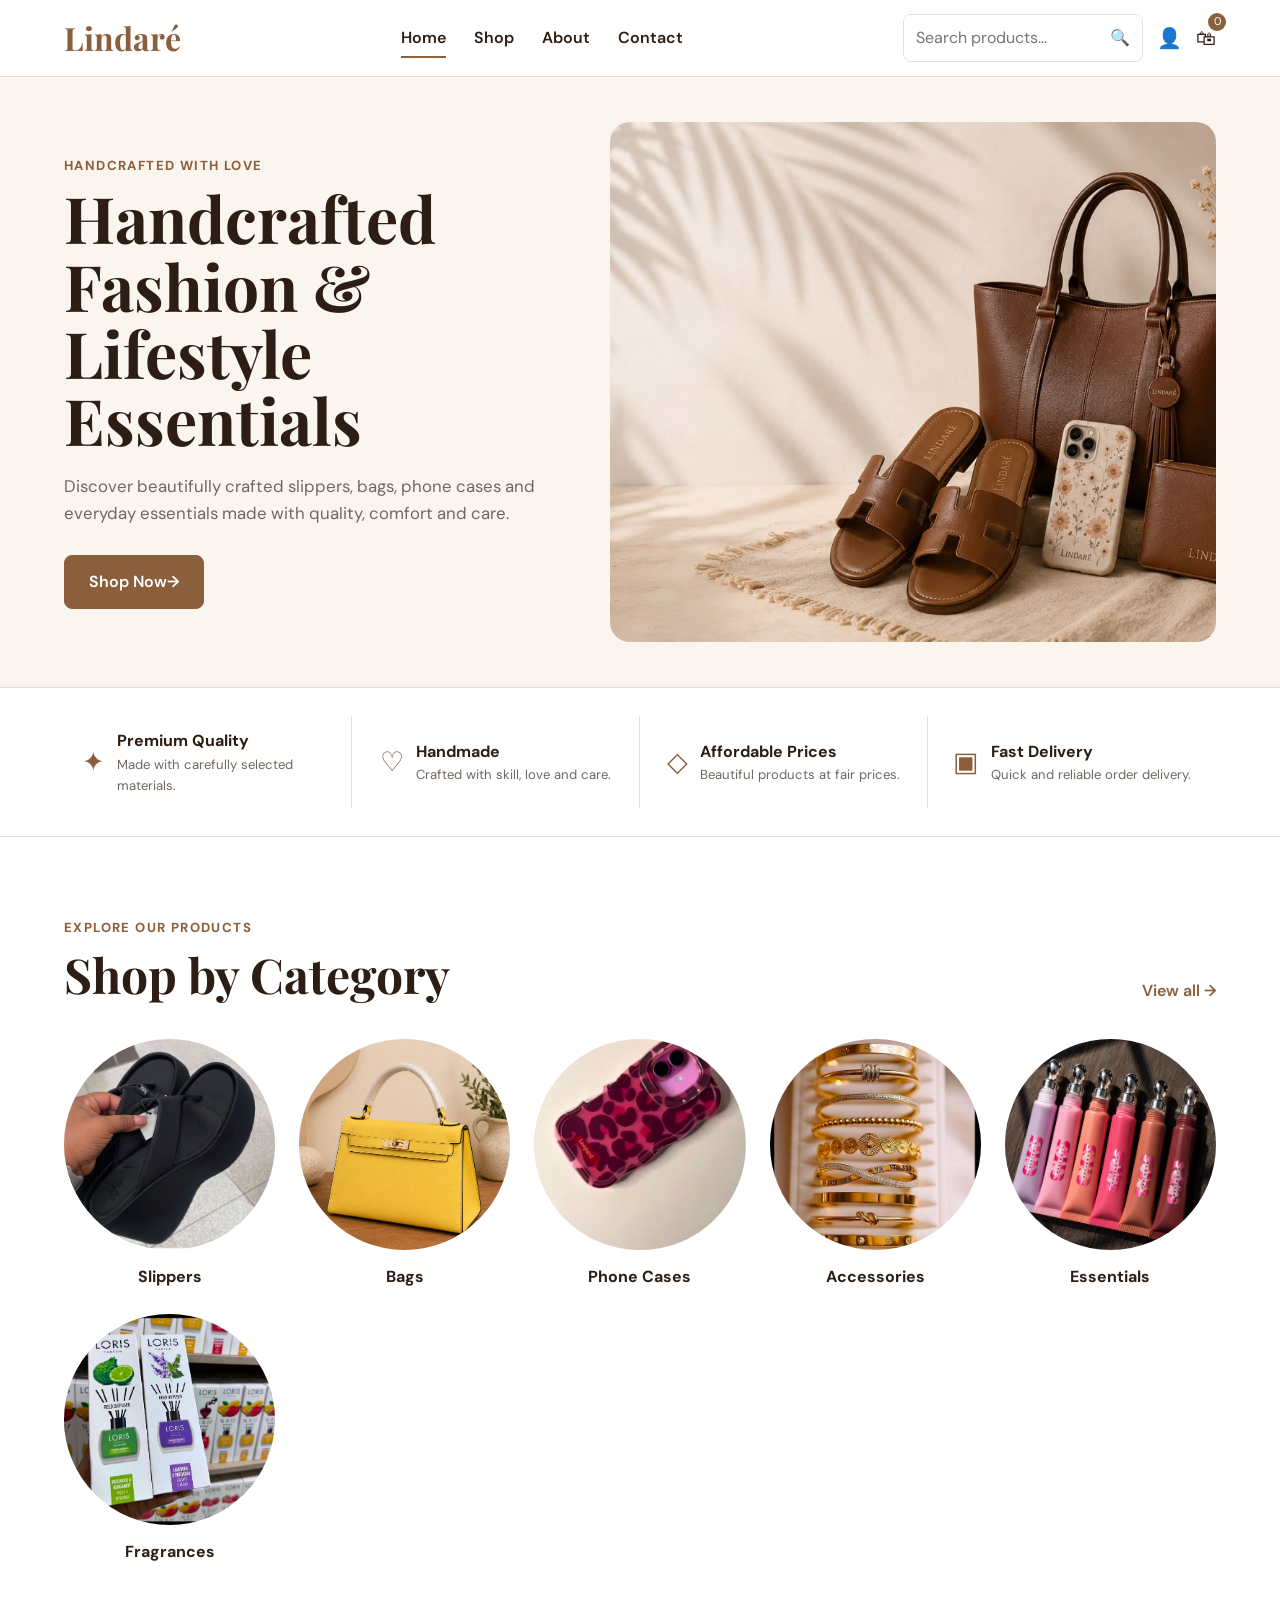
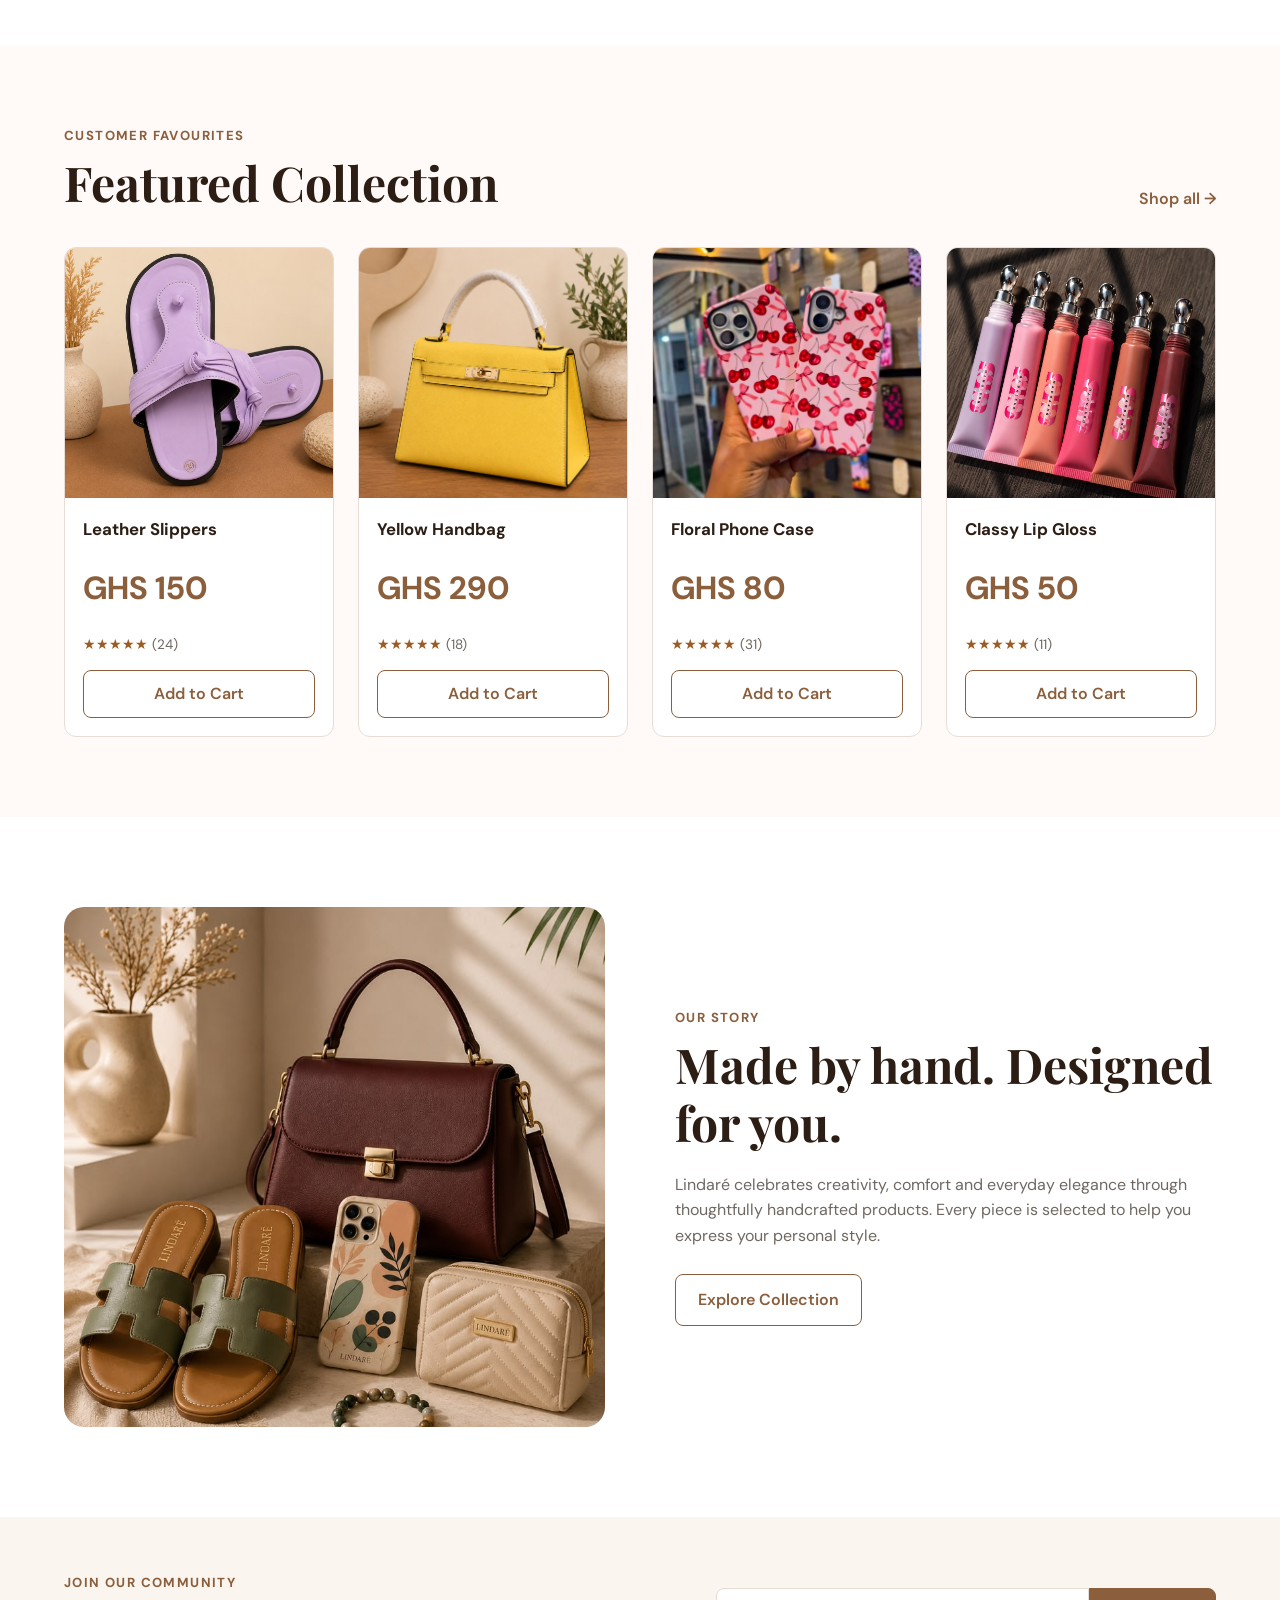
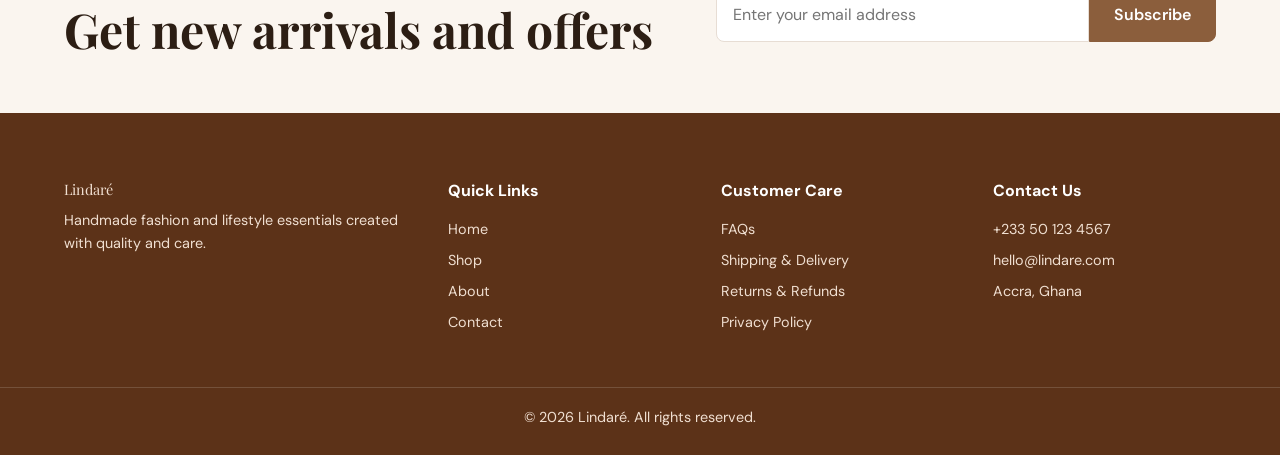
==== commit 9615897b: "Updating html file" ====
--- a/index.html
+++ b/index.html
@@ -215,7 +215,7 @@
 
                     <a href="shop.html?category=fragrances" class="category-card">
                         <img
-                            src="./images/diffuser image.jpeg"
+                            src="./images/diffuser-image2.png"
                             alt="Self care"
                         >
                         <h3>Fragrances</h3>
@@ -356,7 +356,7 @@
 
                 <div class="about-image">
                     <img
-                        src="./images/white-wine-slippers.png"
+                        src="./images/About.png"
                         alt="Handcrafted Lindaré fashion products"
                     >
                 </div>
--- a/src/style.css
+++ b/src/style.css
@@ -1169,4 +1169,563 @@
     .shop-product-grid .product-card img {
         height: 280px;
     }
+}
+
+/* =========================================
+   CART PAGE
+========================================= */
+
+.cart-page{
+    padding:60px 0;
+    background: var(--light-cream);;
+}
+
+.cart-heading{
+    margin-bottom:40px;
+}
+
+.cart-heading h1{
+    margin:10px 0;
+    font-size:2.8rem;
+}
+
+.cart-layout{
+    display:grid;
+    grid-template-columns:2fr 1fr;
+    gap:40px;
+    align-items:start;
+}
+
+.cart-items-area{
+    background:#fff;
+    border-radius:16px;
+    padding:30px;
+    box-shadow:0 10px 30px rgba(0,0,0,.05);
+}
+
+.cart-table-heading{
+    display:grid;
+    grid-template-columns:2fr 1fr 1fr 1fr;
+    font-weight:600;
+    padding-bottom:20px;
+    border-bottom:1px solid #e5e5e5;
+    margin-bottom:20px;
+}
+
+.cart-item{
+    display:grid;
+    grid-template-columns:2fr 1fr 1fr 1fr;
+    align-items:center;
+    gap:20px;
+    padding:20px 0;
+    border-bottom:1px solid #eee;
+}
+
+.cart-product{
+    display:flex;
+    align-items:center;
+    gap:18px;
+}
+
+.cart-product img{
+    width:90px;
+    height:90px;
+    object-fit:cover;
+    border-radius:10px;
+}
+
+.cart-product h3{
+    margin-bottom:5px;
+    font-size:1rem;
+}
+
+.cart-product button{
+    margin-top:8px;
+    color:#d33;
+    background:none;
+    border:none;
+    cursor:pointer;
+}
+
+.quantity-box{
+    display:flex;
+    align-items:center;
+    gap:10px;
+}
+
+.quantity-box button{
+    width:32px;
+    height:32px;
+    border:none;
+    background:var(--primary);
+    color:#fff;
+    border-radius:6px;
+    cursor:pointer;
+}
+
+.quantity-box span{
+    min-width:20px;
+    text-align:center;
+}
+
+.order-summary{
+    background:#fff;
+    padding:30px;
+    border-radius:16px;
+    box-shadow:0 10px 30px rgba(0,0,0,.05);
+    position:sticky;
+    top:100px;
+}
+
+.order-summary h2{
+    margin-bottom:25px;
+}
+
+.summary-row{
+    display:flex;
+    justify-content:space-between;
+    margin-bottom:18px;
+}
+
+.summary-total{
+    margin-top:20px;
+    padding-top:20px;
+    border-top:1px solid #ddd;
+    font-size:1.2rem;
+    font-weight:700;
+}
+
+.promo-code{
+    margin:30px 0;
+}
+
+.promo-code label{
+    display:block;
+    margin-bottom:10px;
+    font-weight:600;
+}
+
+.promo-code div{
+    display:flex;
+}
+
+.promo-code input{
+    flex:1;
+    padding:12px;
+    border:1px solid #ddd;
+    border-radius:8px 0 0 8px;
+}
+
+.promo-code button{
+    padding:12px 18px;
+    border:none;
+    background:var(--brown);
+    color:#fff;
+    border-radius:0 8px 8px 0;
+}
+
+.checkout-button{
+    width:100%;
+    margin-bottom:15px;
+}
+
+.secure-checkout{
+    text-align:center;
+    font-size:.9rem;
+    color:#666;
+}
+
+.empty-cart{
+    display:none;
+    text-align:center;
+    padding:70px 20px;
+}
+
+.empty-cart.show{
+    display:block;
+}
+
+.checkout-section{
+    display:none;
+    margin-top:70px;
+}
+
+.checkout-section.active{
+    display:block;
+}
+
+.checkout-container{
+    background:#fff;
+    padding:40px;
+    border-radius:16px;
+    box-shadow:0 10px 30px rgba(0,0,0,.05);
+}
+
+.checkout-heading{
+    margin-bottom:30px;
+}
+
+.checkout-fields{
+    display:grid;
+    grid-template-columns:1fr 1fr;
+    gap:20px;
+}
+
+.checkout-full{
+    grid-column:1 / -1;
+}
+
+.checkout-fields input,
+.checkout-fields select{
+    width:100%;
+    padding:13px;
+    border:1px solid #ddd;
+    border-radius:8px;
+}
+
+.order-success{
+    display:none;
+    padding:70px 20px;
+}
+
+.order-success.active{
+    display:block;
+}
+
+.order-success-card{
+    max-width:500px;
+    margin:auto;
+    text-align:center;
+    background:#fff;
+    padding:50px;
+    border-radius:16px;
+    box-shadow:0 10px 30px rgba(0,0,0,.05);
+}
+
+.success-icon{
+    display:inline-flex;
+    justify-content:center;
+    align-items:center;
+    width:90px;
+    height:90px;
+    margin-bottom:25px;
+    border-radius:50%;
+    background:#2ecc71;
+    color:#fff;
+    font-size:2.5rem;
+}
+
+.order-success h2{
+    margin-bottom:15px;
+}
+
+.order-success p{
+    margin-bottom:30px;
+    color:#666;
+}
+
+/* RESPONSIVE */
+
+@media(max-width:900px){
+
+    .cart-layout{
+        grid-template-columns:1fr;
+    }
+
+    .order-summary{
+        position:static;
+    }
+
+    .checkout-fields{
+        grid-template-columns:1fr;
+    }
+
+    .checkout-full{
+        grid-column:auto;
+    }
+
+}
+
+@media(max-width:700px){
+
+    .cart-table-heading{
+        display:none;
+    }
+
+    .cart-item{
+        grid-template-columns:1fr;
+        gap:15px;
+    }
+
+    .cart-product{
+        align-items:flex-start;
+    }
+
+}
+
+/* =========================================
+   PRODUCT DETAILS PAGE
+========================================= */
+
+.product-details-section{
+    padding:70px 0;
+}
+
+.product-layout{
+    display:grid;
+    grid-template-columns:1fr 1fr;
+    gap:60px;
+    align-items:start;
+}
+
+.product-gallery{
+    display:flex;
+    flex-direction:column;
+    gap:20px;
+}
+
+.main-product-image{
+    background:#fff;
+    border-radius:16px;
+    overflow:hidden;
+    box-shadow:0 10px 25px rgba(0,0,0,.06);
+}
+
+.main-product-image img{
+    width:100%;
+    height:560px;
+    object-fit:cover;
+    display:block;
+}
+
+.thumbnail-images{
+    display:flex;
+    gap:15px;
+}
+
+.thumbnail{
+    width:90px;
+    height:90px;
+    border-radius:10px;
+    object-fit:cover;
+    cursor:pointer;
+    border:2px solid transparent;
+    transition:.3s;
+}
+
+.thumbnail:hover,
+.active-thumb{
+    border-color:var(--brown);
+}
+
+.product-details h1{
+    margin:12px 0;
+    font-size:2.7rem;
+    font-family:"Playfair Display", serif;
+}
+
+.product-details .rating{
+    margin:15px 0;
+    color:#f4b400;
+}
+
+.product-details .rating span{
+    color:#666;
+    margin-left:8px;
+}
+
+.product-price{
+    margin:20px 0;
+    color:var(--brown);
+    font-size:2rem;
+    font-weight:700;
+}
+
+.product-description{
+    margin-bottom:35px;
+    line-height:1.8;
+    color:#666;
+}
+
+.product-option{
+    margin-bottom:30px;
+}
+
+.product-option h3{
+    margin-bottom:12px;
+    font-size:1rem;
+}
+
+.colour-options{
+    display:flex;
+    gap:12px;
+}
+
+.colour{
+    width:36px;
+    height:36px;
+    border-radius:50%;
+    border:2px solid #ddd;
+    cursor:pointer;
+}
+
+.colour:hover,
+.active-colour{
+    border-color:#111;
+}
+
+.brown{
+    background:#8B5E3C;
+}
+
+.black{
+    background:#222;
+}
+
+.cream{
+    background:#EFE5D8;
+}
+
+.size-options{
+    display:flex;
+    gap:12px;
+    flex-wrap:wrap;
+}
+
+.size-options button{
+    width:48px;
+    height:48px;
+    background:#fff;
+    border:1px solid #ddd;
+    border-radius:8px;
+    cursor:pointer;
+    transition:.3s;
+}
+
+.size-options button:hover,
+.active-size{
+    background:var(--brown);
+    color:#fff;
+    border-color:var(--brown);
+}
+
+.product-details .quantity-box{
+    margin:30px 0;
+    display:flex;
+    align-items:center;
+    gap:18px;
+}
+
+.product-details .quantity-box button{
+    width:40px;
+    height:40px;
+    border:none;
+    background:var(--brown);
+    color:#fff;
+    border-radius:8px;
+    cursor:pointer;
+    font-size:1.2rem;
+}
+
+.product-details .quantity-box span{
+    font-size:1.2rem;
+    font-weight:700;
+}
+
+.product-buttons{
+    display:flex;
+    gap:18px;
+    margin-bottom:40px;
+}
+
+.product-buttons .primary-button,
+.product-buttons .secondary-button{
+    flex:1;
+    text-align:center;
+}
+
+.product-features{
+    padding-top:30px;
+    border-top:1px solid #eee;
+}
+
+.product-features ul{
+    margin-top:15px;
+    padding-left:20px;
+    color:#666;
+}
+
+.product-features li{
+    margin-bottom:10px;
+}
+
+.reviews-section{
+    padding:70px 0;
+    background:#faf8f4;
+}
+
+.reviews-section h2{
+    text-align:center;
+    margin-bottom:40px;
+}
+
+.review-card{
+    background:#fff;
+    padding:25px;
+    border-radius:12px;
+    margin-bottom:20px;
+    box-shadow:0 6px 18px rgba(0,0,0,.05);
+}
+
+.review-card h4{
+    margin-bottom:8px;
+}
+
+.related-products{
+    padding:70px 0;
+}
+
+.related-products h2{
+    text-align:center;
+    margin-bottom:40px;
+}
+
+/* RESPONSIVE */
+
+@media(max-width:900px){
+
+    .product-layout{
+        grid-template-columns:1fr;
+    }
+
+    .main-product-image img{
+        height:450px;
+    }
+
+}
+
+@media(max-width:600px){
+
+    .product-details h1{
+        font-size:2rem;
+    }
+
+    .thumbnail-images{
+        justify-content:center;
+        flex-wrap:wrap;
+    }
+
+    .thumbnail{
+        width:70px;
+        height:70px;
+    }
+
+    .product-buttons{
+        flex-direction:column;
+    }
+
+    .main-product-image img{
+        height:360px;
+    }
+
 }
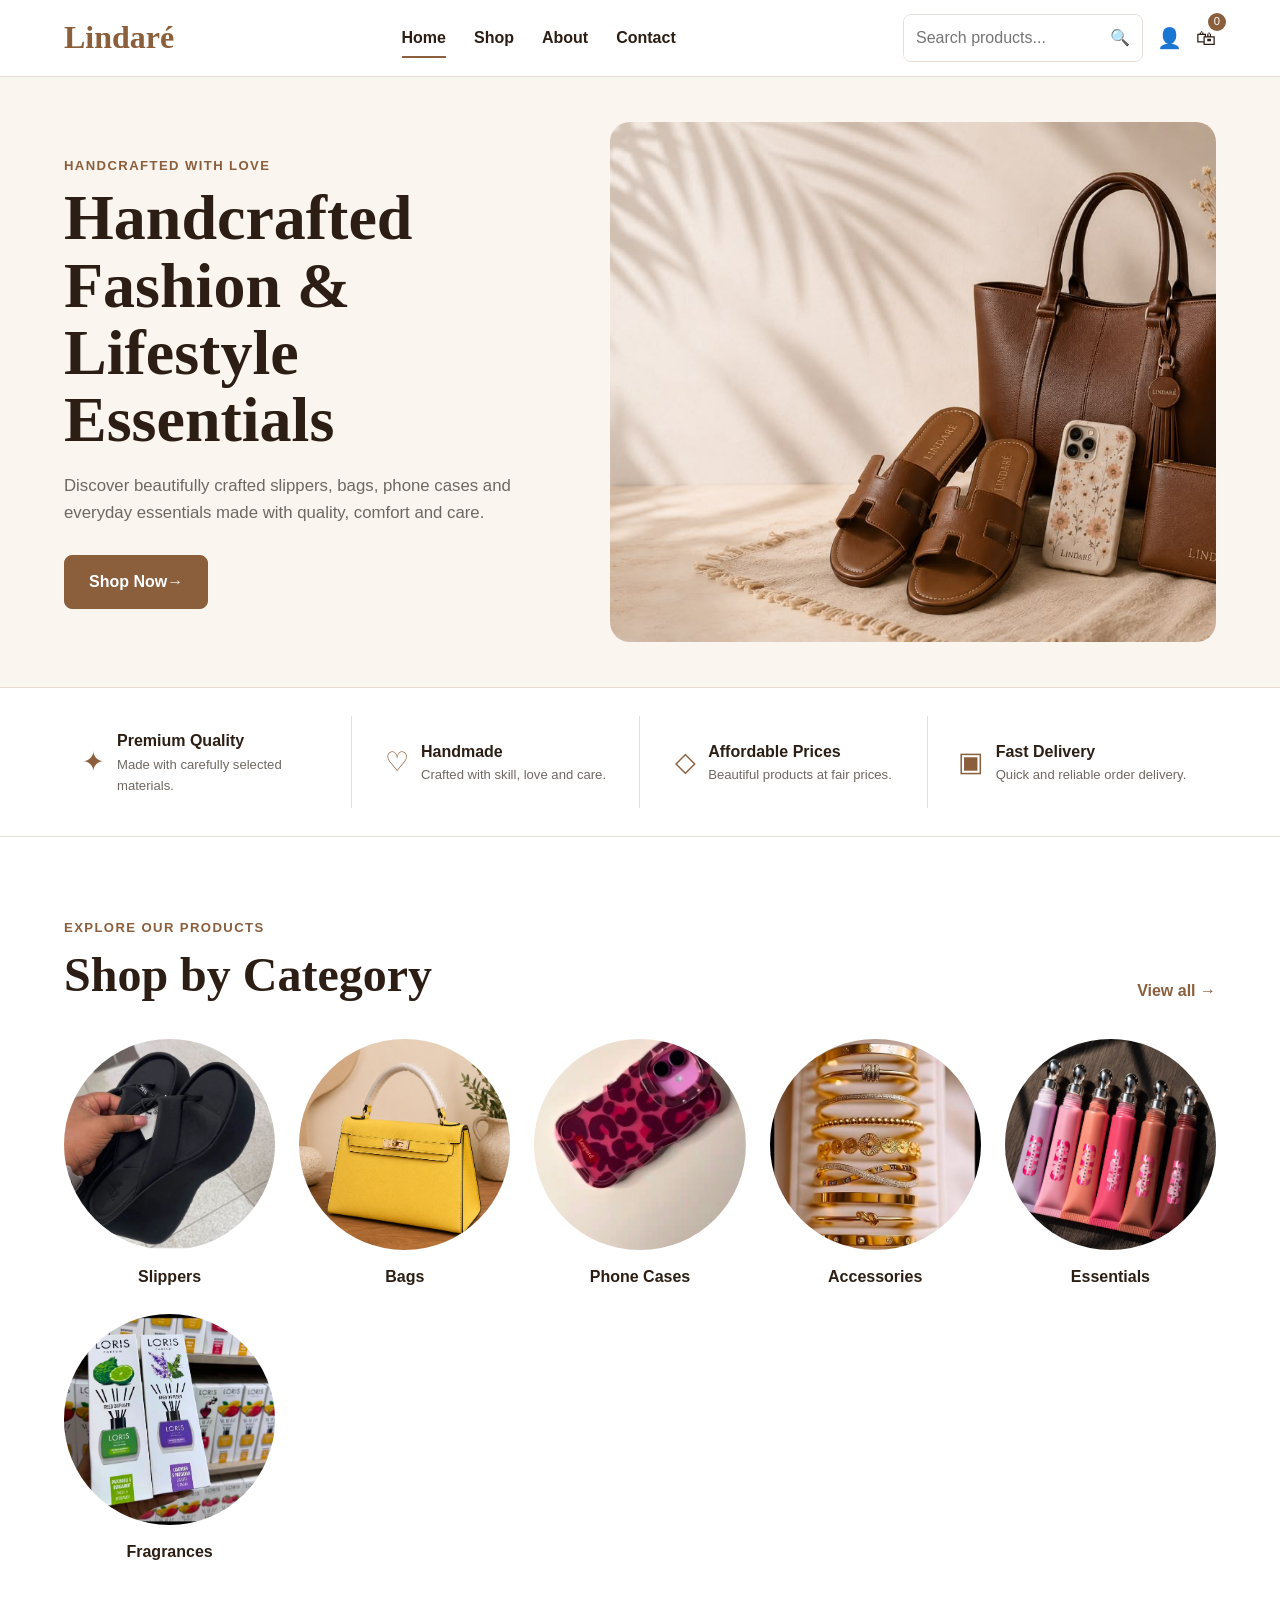
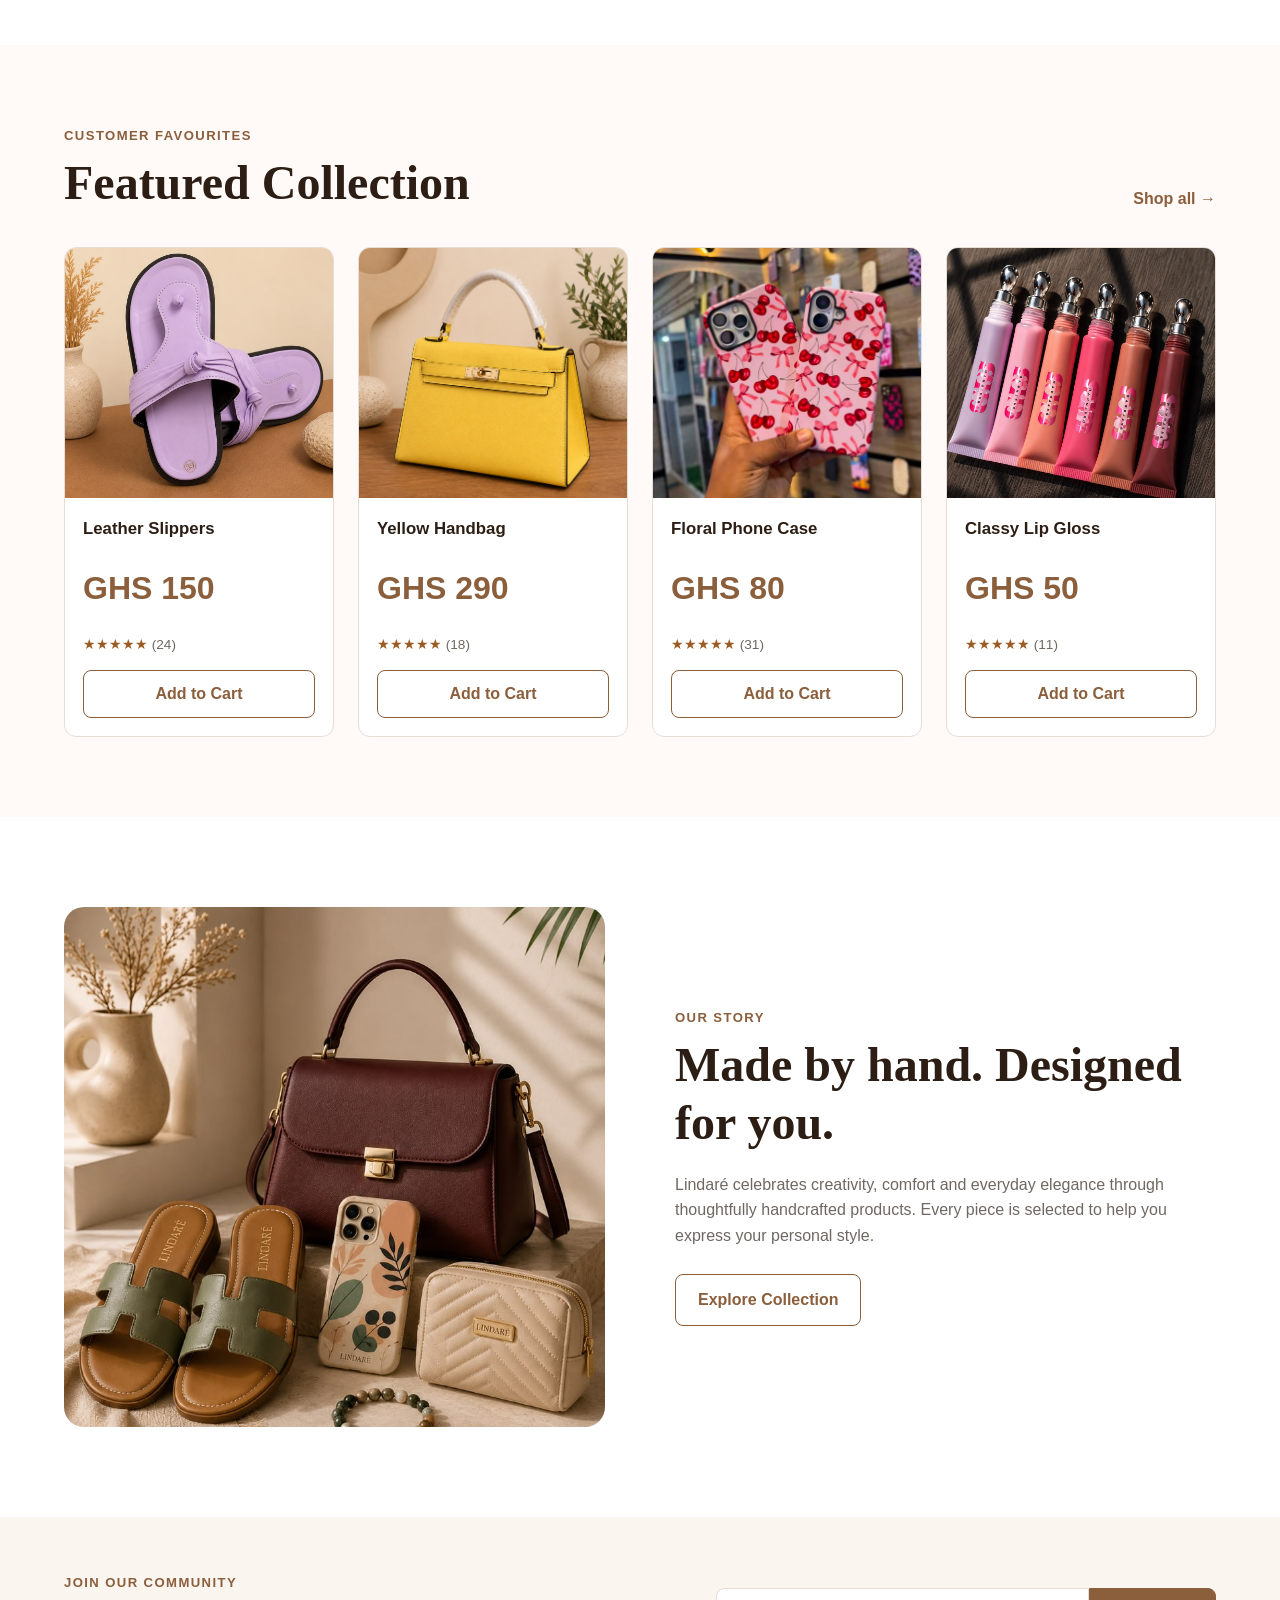
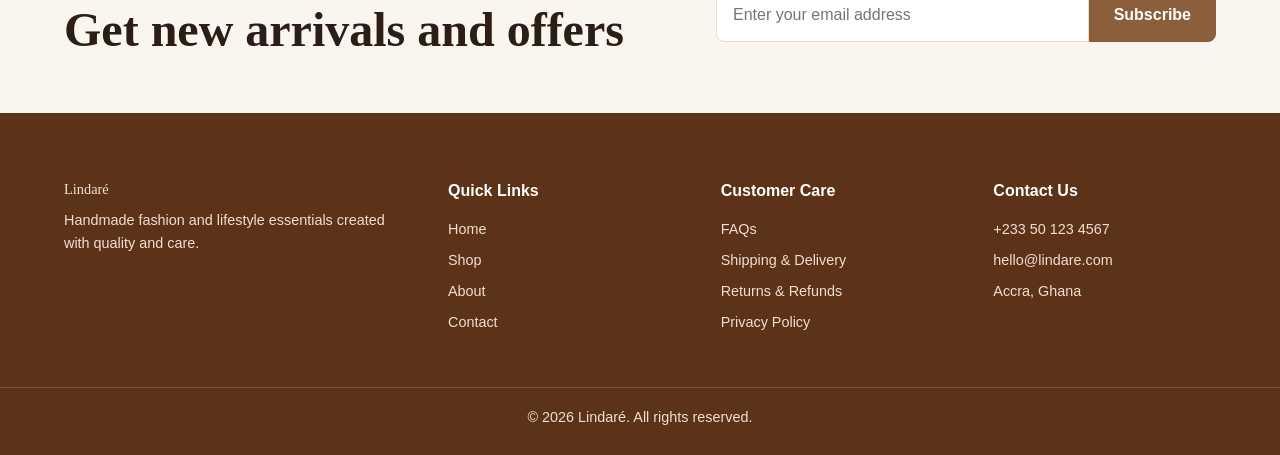
==== commit 1309effb: "Updating html file" ====
--- a/index.html
+++ b/index.html
@@ -18,10 +18,8 @@
     <link rel="preconnect" href="https://fonts.googleapis.com">
     <link rel="preconnect" href="https://fonts.gstatic.com" crossorigin>
 
-    <link
-        href="https://fonts.googleapis.com/css2?family=DM+Sans:wght@400;500;600;700&family=Playfair+Display:wght@600;700&display=swap"
-        rel="stylesheet"
-    >
+   <link rel="stylesheet"
+         href="https://cdnjs.cloudflare.com/ajax/libs/font-awesome/6.5.2/css/all.min.css">
 
     <link rel="stylesheet" href="./src/style.css">
 </head>
@@ -99,7 +97,7 @@
                         comfort and care.
                     </p>
 
-                    <a href="shop.html" class="primary-button">
+                    <a href="./pages/shop.html" class="primary-button">
                         Shop Now
                         <span aria-hidden="true">→</span>
                     </a>
@@ -166,7 +164,7 @@
                         <h2>Shop by Category</h2>
                     </div>
 
-                    <a href="shop.html" class="text-link">
+                    <a href="./pages/shop.html" class="text-link">
                         View all →
                     </a>
                 </div>
@@ -236,7 +234,7 @@
                         <h2>Featured Collection</h2>
                     </div>
 
-                    <a href="shop.html" class="text-link">
+                    <a href="./pages/shop.html" class="text-link">
                         Shop all →
                     </a>
                 </div>
@@ -372,7 +370,7 @@
                         personal style.
                     </p>
 
-                    <a href="shop.html" class="secondary-button">
+                    <a href="./pages/shop.html" class="secondary-button">
                         Explore Collection
                     </a>
                 </div>
--- a/src/style.css
+++ b/src/style.css
@@ -1728,4 +1728,279 @@
         height:360px;
     }
 
+}
+
+/* =========================================
+   CONTACT PAGE
+========================================= */
+
+.contact-hero{
+    padding:70px 0;
+    background:#faf8f4;
+}
+
+.contact-hero-content{
+    display:grid;
+    grid-template-columns:1fr 1fr;
+    align-items:center;
+    gap:60px;
+}
+
+.contact-hero-content h1{
+    margin:15px 0;
+    font-size:3rem;
+    font-family:"Playfair Display", serif;
+    line-height:1.2;
+}
+
+.contact-hero-content p:not(.eyebrow){
+    color:#666;
+    line-height:1.8;
+    max-width:520px;
+}
+
+.contact-hero-content img{
+    width:100%;
+    height:420px;
+    object-fit:cover;
+    border-radius:16px;
+    box-shadow:0 10px 25px rgba(0,0,0,.08);
+}
+
+
+/* CONTACT SECTION */
+
+.contact-section{
+    padding:80px 0;
+}
+
+.contact-layout{
+    display:grid;
+    grid-template-columns:1fr 1.2fr;
+    gap:60px;
+    align-items:start;
+}
+
+.contact-intro{
+    margin:20px 0 35px;
+    color:#666;
+    line-height:1.8;
+}
+
+.contact-detail{
+    display:flex;
+    gap:18px;
+    margin-bottom:28px;
+    align-items:flex-start;
+}
+
+.contact-detail span{
+    width:50px;
+    height:50px;
+    display:flex;
+    justify-content:center;
+    align-items:center;
+    background:var(--brown);
+    color:#fff;
+    border-radius:50%;
+    font-size:1.2rem;
+}
+
+.contact-detail h3{
+    margin-bottom:5px;
+}
+
+.contact-detail a,
+.contact-detail p{
+    color:#666;
+    text-decoration:none;
+}
+
+.contact-socials{
+    margin-top:40px;
+}
+
+.contact-socials h3{
+    margin-bottom:15px;
+}
+
+.contact-socials div{
+    display:flex;
+    gap:20px;
+}
+
+.contact-socials a{
+    color:var(--brown);
+    text-decoration:none;
+    font-weight:600;
+}
+
+
+/* CONTACT FORM */
+
+.contact-form{
+    background:#fff;
+    padding:35px;
+    border-radius:18px;
+    box-shadow:0 10px 30px rgba(0,0,0,.05);
+}
+
+.contact-form-heading{
+    margin-bottom:30px;
+}
+
+.contact-form-row{
+    display:grid;
+    grid-template-columns:1fr 1fr;
+    gap:20px;
+}
+
+.contact-form .form-group{
+    margin-bottom:20px;
+}
+
+.contact-form label{
+    display:block;
+    margin-bottom:8px;
+    font-weight:600;
+}
+
+.contact-form input,
+.contact-form select,
+.contact-form textarea{
+    width:100%;
+    padding:14px;
+    border:1px solid #ddd;
+    border-radius:10px;
+    font-family:inherit;
+    font-size:1rem;
+    transition:.3s;
+}
+
+.contact-form textarea{
+    resize:vertical;
+    min-height:160px;
+}
+
+.contact-form input:focus,
+.contact-form select:focus,
+.contact-form textarea:focus{
+    border-color:var(--brown);
+    outline:none;
+}
+
+.contact-form button{
+    width:100%;
+}
+
+
+/* SUPPORT CARDS */
+
+.contact-support{
+    padding:30px 0 80px;
+}
+
+.contact-support-grid{
+    display:grid;
+    grid-template-columns:repeat(3,1fr);
+    gap:25px;
+}
+
+.contact-support-grid article{
+    background:#fff;
+    padding:35px;
+    border-radius:16px;
+    text-align:center;
+    box-shadow:0 10px 25px rgba(0,0,0,.05);
+    transition:.3s;
+}
+
+.contact-support-grid article:hover{
+    transform:translateY(-6px);
+}
+
+.contact-support-grid span{
+    display:inline-flex;
+    justify-content:center;
+    align-items:center;
+    width:70px;
+    height:70px;
+    border-radius:50%;
+    background:var(--brown);
+    color:#fff;
+    font-size:1.5rem;
+    margin-bottom:20px;
+}
+
+.contact-support-grid h3{
+    margin-bottom:12px;
+}
+
+.contact-support-grid p{
+    color:#666;
+    line-height:1.7;
+}
+
+
+/* RESPONSIVE */
+
+@media(max-width:950px){
+
+    .contact-hero-content,
+    .contact-layout{
+        grid-template-columns:1fr;
+    }
+
+    .contact-support-grid{
+        grid-template-columns:1fr;
+    }
+
+}
+
+@media(max-width:650px){
+
+    .contact-hero-content h1{
+        font-size:2.2rem;
+    }
+
+    .contact-form{
+        padding:25px;
+    }
+
+    .contact-form-row{
+        grid-template-columns:1fr;
+        gap:0;
+    }
+
+    .contact-hero-content img{
+        height:300px;
+    }
+
+}
+
+.social-links a{
+    width:50px;
+    height:50px;
+
+    display:flex;
+    justify-content:center;
+    align-items:center;
+
+    border-radius:50%;
+
+    background:#FAF5EF;
+    color:#8B5E3C;
+
+    text-decoration:none;
+
+    font-size:22px;
+
+    transition:0.3s ease;
+}
+
+.social-links a:hover{
+    background:#8B5E3C;
+    color:#fff;
+
+    transform:translateY(-5px);
 }
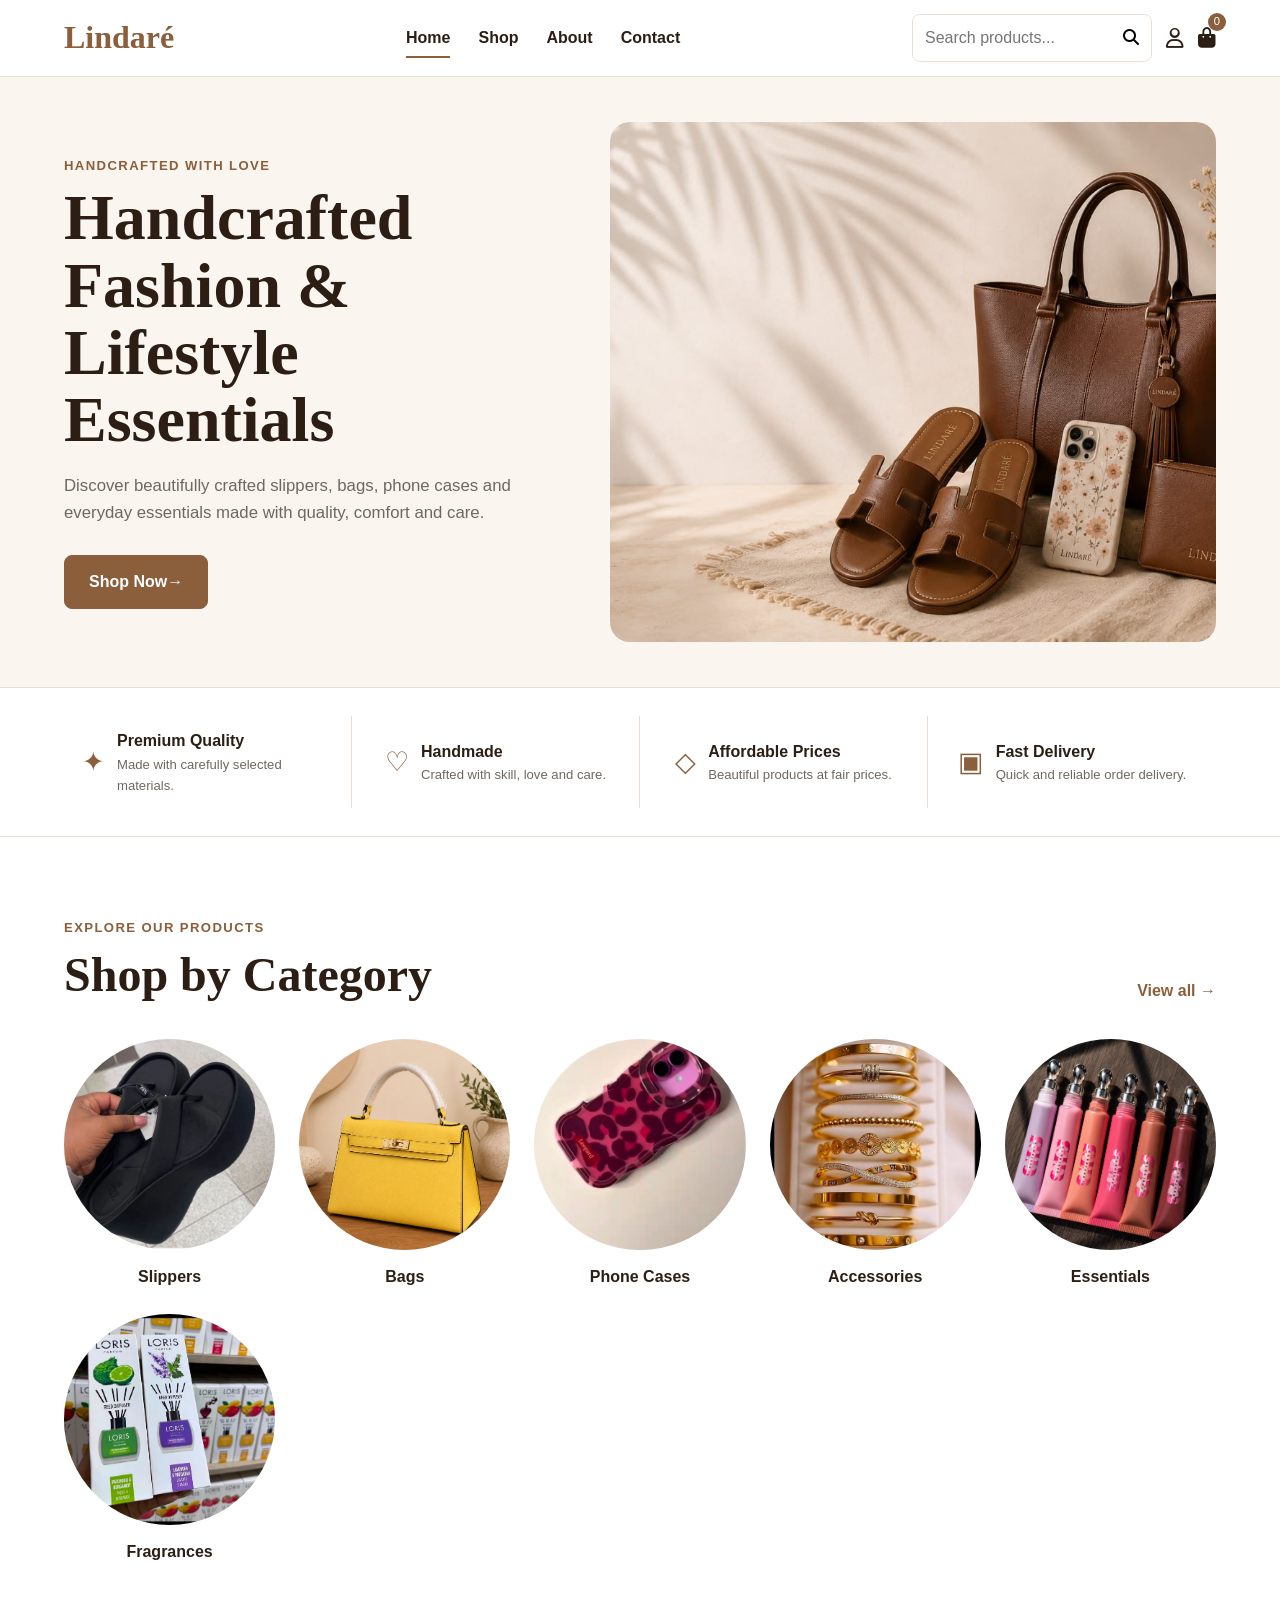
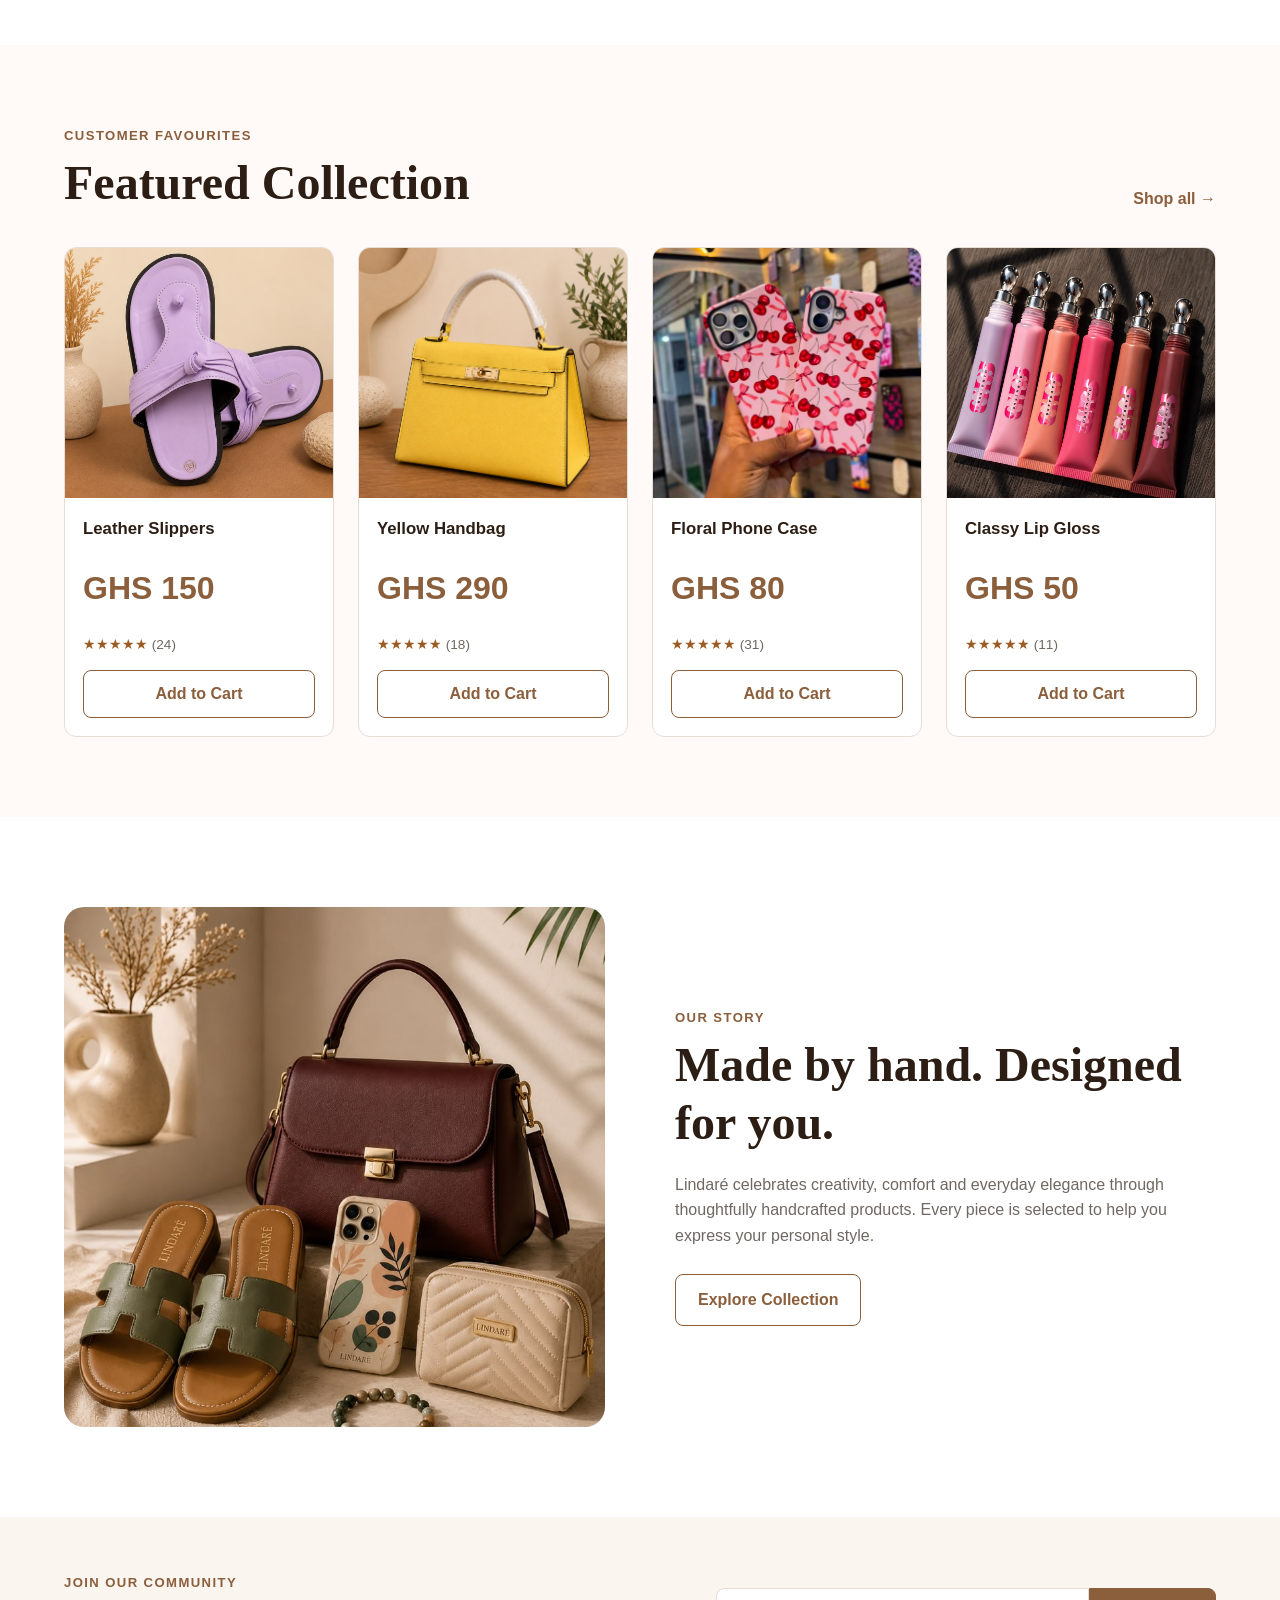
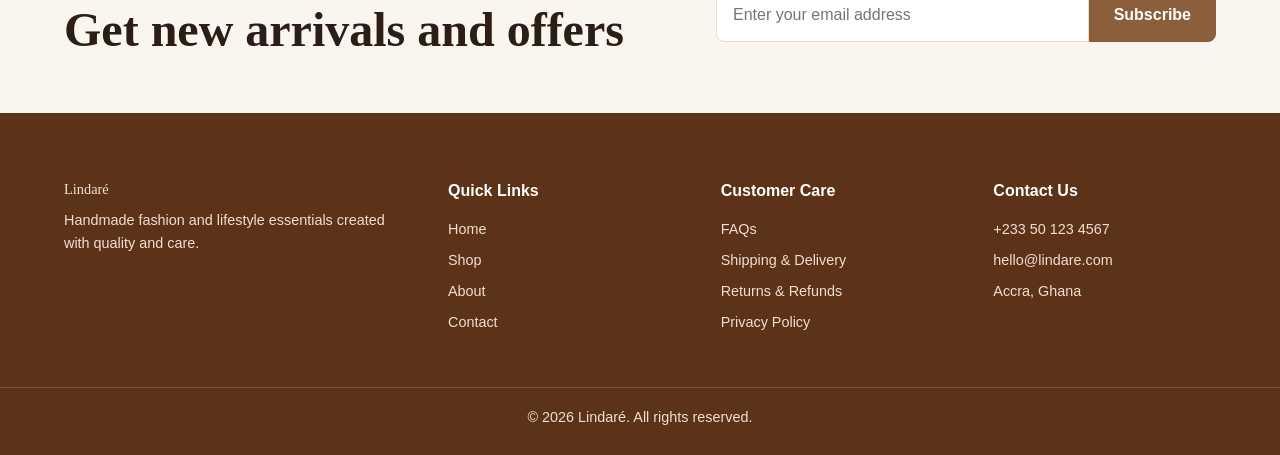
==== commit 2a153edf: "Updating html file" ====
--- a/index.html
+++ b/index.html
@@ -22,6 +22,45 @@
          href="https://cdnjs.cloudflare.com/ajax/libs/font-awesome/6.5.2/css/all.min.css">
 
     <link rel="stylesheet" href="./src/style.css">
+
+     
+     <!-- Social media thumbnail -->
+    <meta
+        name="description"
+        content="Discover elegant handmade slippers, bags, phone cases, accessories and everyday essentials from Lindaré."
+    >
+
+    <meta
+        property="og:title"
+        content="Lindaré | Handmade Fashion & Lifestyle"
+    >
+
+    <meta
+        property="og:description"
+        content="Shop elegant handmade slippers, bags, accessories and everyday essentials crafted for modern living."
+    >
+
+    <meta property="og:type" content="website">
+
+    <meta
+        property="og:url"
+        content="https://lindal23.github.io/T4G_Project/"
+    >
+
+    <meta
+        property="og:image"
+        content="https://lindal23.github.io/T4G_Project/images/thumbnail.png"
+    >
+
+    <meta property="og:image:width" content="1200">
+    <meta property="og:image:height" content="630">
+
+    <meta name="twitter:card" content="summary_large_image">
+
+    <meta
+        name="twitter:image"
+        content="https://lindal23.github.io/T4G_Project/images/thumbnail.png"
+    >
 </head>
 
 <body>
@@ -59,19 +98,20 @@
                         placeholder="Search products..."
                         aria-label="Search products"
                     >
-                    <button type="submit" aria-label="Search">
-                        &#128269;
-                    </button>
+                       <button type="submit" aria-label="Search">
+                         <i class="fa-solid fa-magnifying-glass"></i>
+                       </button>
+        
                 </form>
 
                   <a href="./pages/login.html" class="icon-link" aria-label="Login">
-                    &#128100;
-                   </a>
-
-                <a href="./pages/cart.html" class="cart-link" aria-label="Shopping cart">
-                    &#128717;
-                    <span class="cart-count" id="cartCount">0</span>
-                   </a>
+                    <i class="fa-regular fa-user"></i>
+                  </a>
+
+               <a href="./pages/cart.html" class="cart-link" aria-label="Shopping cart">
+                   <i class="fa-solid fa-bag-shopping"></i>
+                   <span class="cart-count" id="cartCount">0</span>
+                </a>
             </div>
 
         </div>
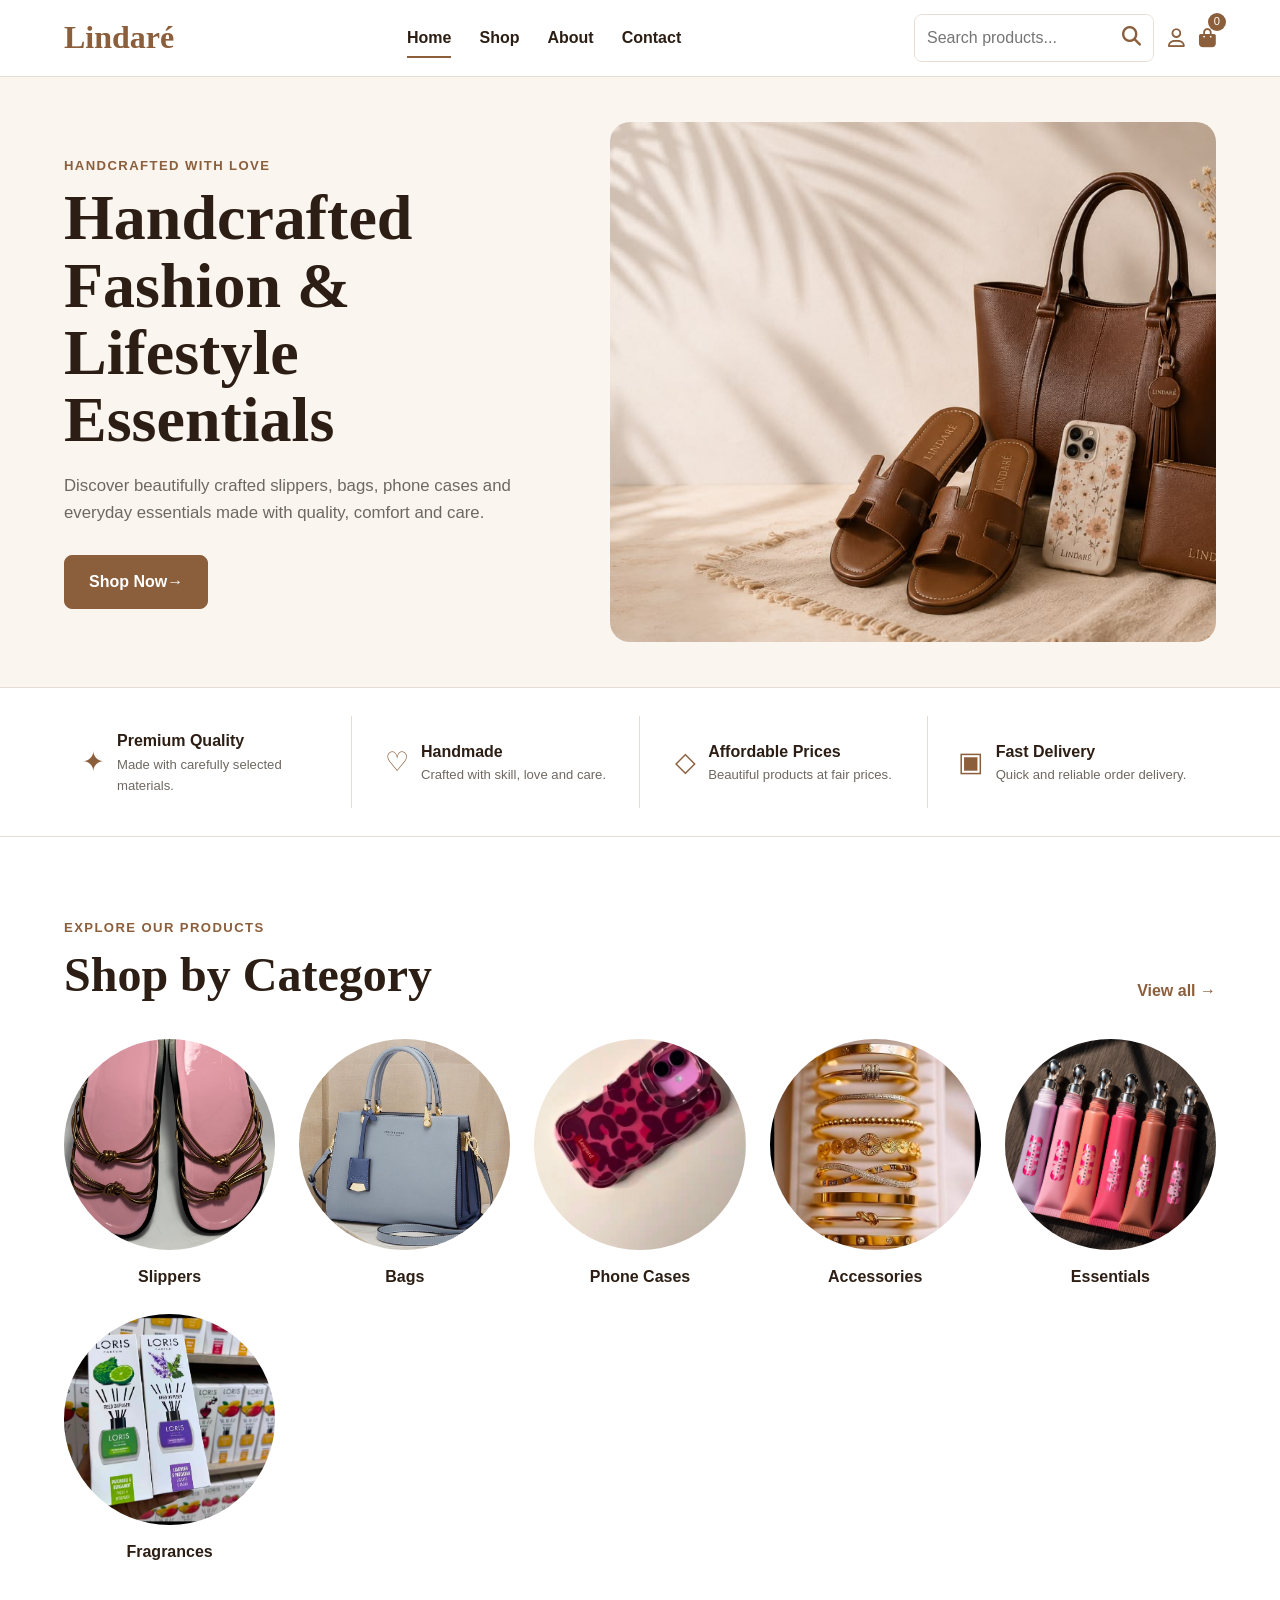
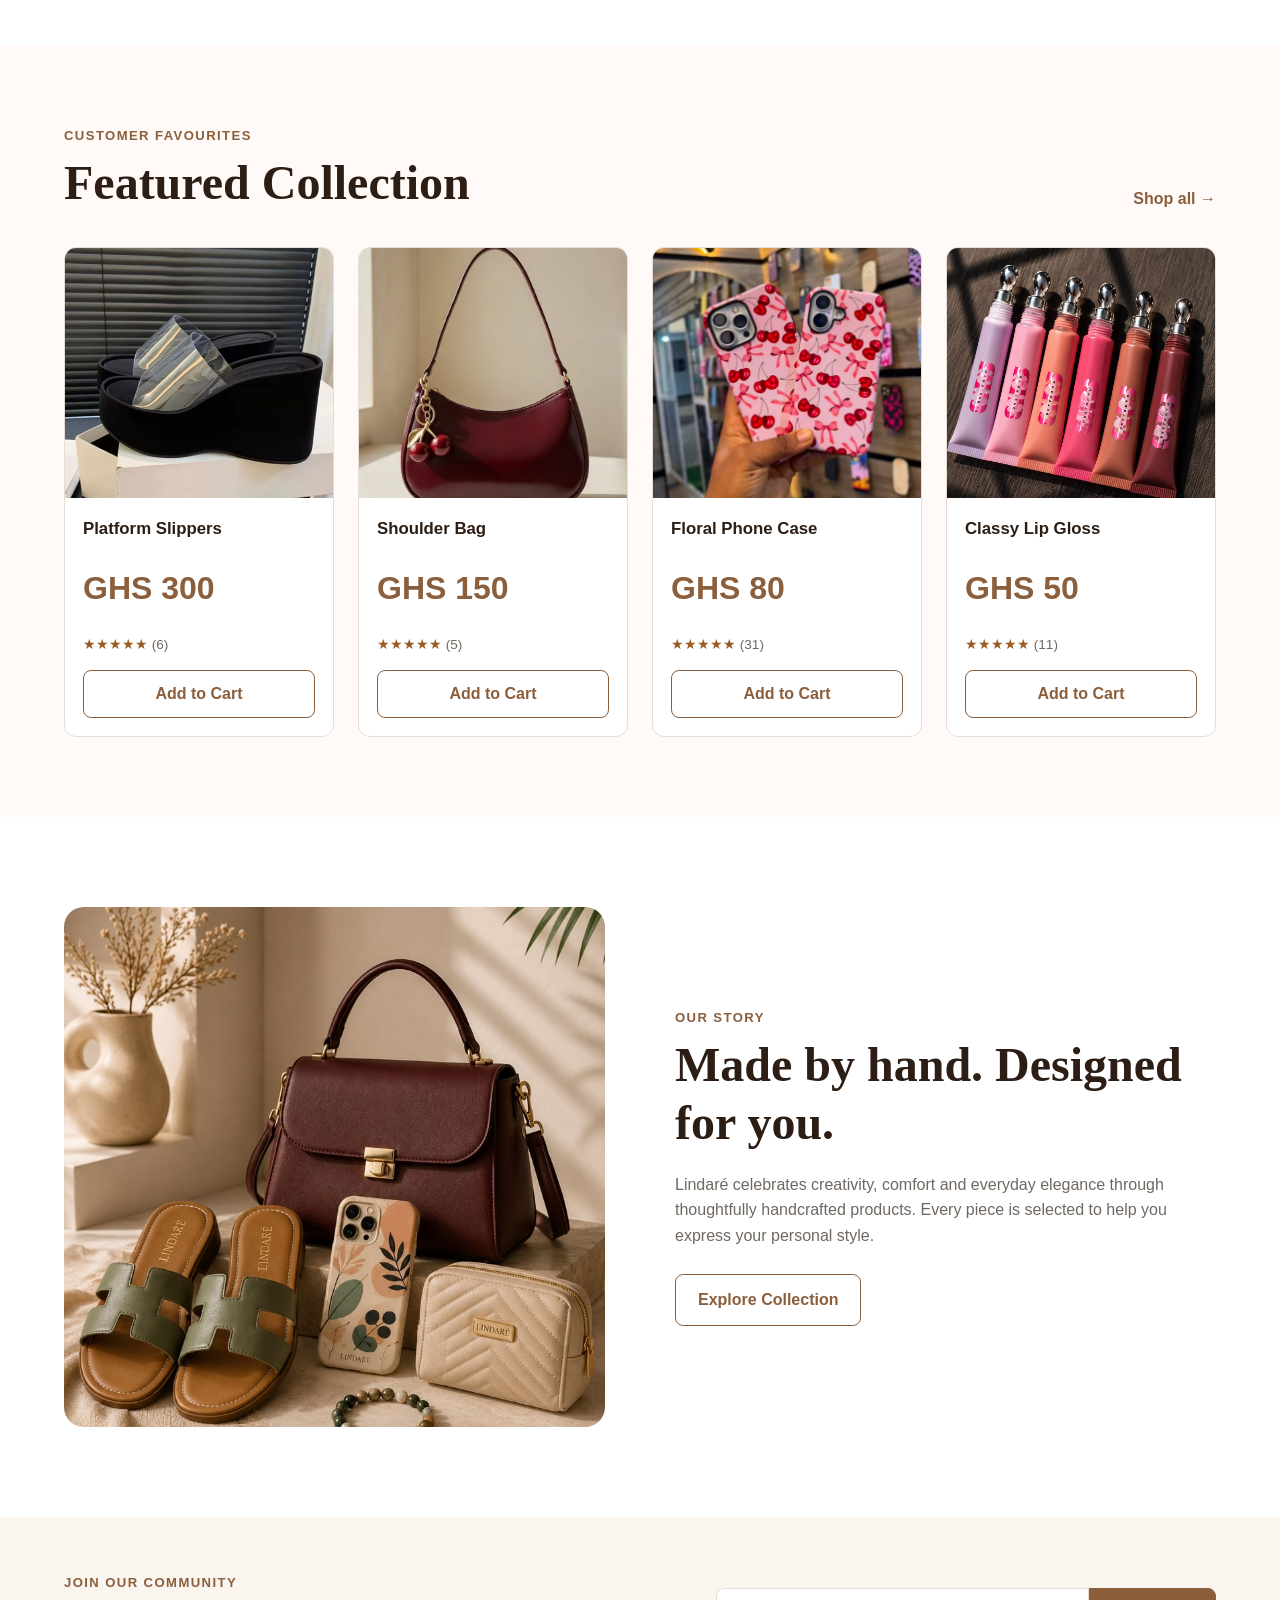
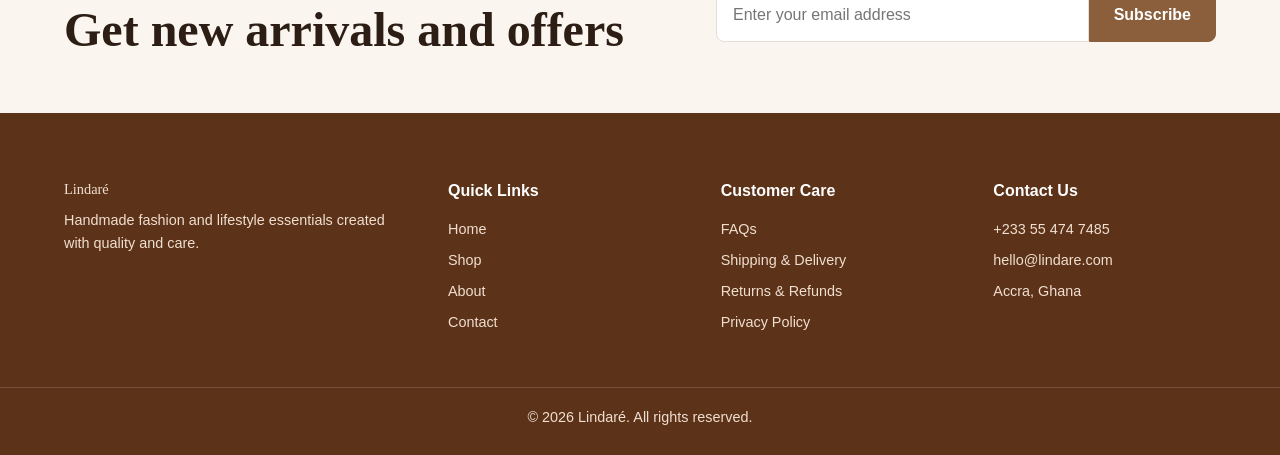
==== commit dc8f1992: "Updating cart page" ====
--- a/index.html
+++ b/index.html
@@ -1,66 +1,44 @@
 <!DOCTYPE html>
 <html lang="en">
+
 <head>
     <meta charset="UTF-8">
 
-    <meta
-        name="viewport"
-        content="width=device-width, initial-scale=1.0"
-    >
-
-    <meta
-        name="description"
-        content="Lindaré offers handmade slippers, bags, phone cases and lifestyle essentials."
-    >
+    <meta name="viewport" content="width=device-width, initial-scale=1.0">
+
+    <meta name="description" content="Lindaré offers handmade slippers, bags, phone cases and lifestyle essentials.">
 
     <title>Lindaré | Handmade Fashion & Lifestyle Essentials</title>
 
     <link rel="preconnect" href="https://fonts.googleapis.com">
     <link rel="preconnect" href="https://fonts.gstatic.com" crossorigin>
 
-   <link rel="stylesheet"
-         href="https://cdnjs.cloudflare.com/ajax/libs/font-awesome/6.5.2/css/all.min.css">
+    <link rel="stylesheet" href="https://cdnjs.cloudflare.com/ajax/libs/font-awesome/6.5.2/css/all.min.css">
 
     <link rel="stylesheet" href="./src/style.css">
 
-     
-     <!-- Social media thumbnail -->
-    <meta
-        name="description"
-        content="Discover elegant handmade slippers, bags, phone cases, accessories and everyday essentials from Lindaré."
-    >
-
-    <meta
-        property="og:title"
-        content="Lindaré | Handmade Fashion & Lifestyle"
-    >
-
-    <meta
-        property="og:description"
-        content="Shop elegant handmade slippers, bags, accessories and everyday essentials crafted for modern living."
-    >
+
+    <!-- Social media thumbnail -->
+    <meta name="description"
+        content="Discover elegant handmade slippers, bags, phone cases, accessories and everyday essentials from Lindaré.">
+
+    <meta property="og:title" content="Lindaré | Handmade Fashion & Lifestyle">
+
+    <meta property="og:description"
+        content="Shop elegant handmade slippers, bags, accessories and everyday essentials crafted for modern living.">
 
     <meta property="og:type" content="website">
 
-    <meta
-        property="og:url"
-        content="https://lindal23.github.io/T4G_Project/"
-    >
-
-    <meta
-        property="og:image"
-        content="https://lindal23.github.io/T4G_Project/images/thumbnail.png"
-    >
+    <meta property="og:url" content="https://lindal23.github.io/T4G_Project/">
+
+    <meta property="og:image" content="https://lindal23.github.io/T4G_Project/images/thumbnail.png">
 
     <meta property="og:image:width" content="1200">
     <meta property="og:image:height" content="630">
 
     <meta name="twitter:card" content="summary_large_image">
 
-    <meta
-        name="twitter:image"
-        content="https://lindal23.github.io/T4G_Project/images/thumbnail.png"
-    >
+    <meta name="twitter:image" content="https://lindal23.github.io/T4G_Project/images/thumbnail.png">
 </head>
 
 <body>
@@ -73,44 +51,34 @@
                 Lindaré
             </a>
 
-            <button
-                class="menu-button"
-                id="menuButton"
-                type="button"
-                aria-label="Open navigation menu"
-                aria-expanded="false"
-            >
+            <button class="menu-button" id="menuButton" type="button" aria-label="Open navigation menu"
+                aria-expanded="false">
                 ☰
             </button>
 
             <nav class="navigation" id="navigation">
-             <a href="./index.html" class="active">Home</a>
-             <a href="./pages/shop.html">Shop</a>
-             <a href="#about">About</a>
-             <a href="./pages/contact.html">Contact</a>
+                <a href="./index.html" class="active">Home</a>
+                <a href="./pages/shop.html">Shop</a>
+                <a href="#about">About</a>
+                <a href="./pages/contact.html">Contact</a>
             </nav>
 
             <div class="nav-actions">
                 <form class="search-form">
-                    <input
-                        type="search"
-                        id="searchInput"
-                        placeholder="Search products..."
-                        aria-label="Search products"
-                    >
-                       <button type="submit" aria-label="Search">
-                         <i class="fa-solid fa-magnifying-glass"></i>
-                       </button>
-        
+                    <input type="search" id="searchInput" placeholder="Search products..." aria-label="Search products">
+                    <button type="submit" aria-label="Search">
+                        <i class="fa-solid fa-magnifying-glass"></i>
+                    </button>
+
                 </form>
 
-                  <a href="./pages/login.html" class="icon-link" aria-label="Login">
+                <a href="./pages/login.html" class="icon-link" aria-label="Login">
                     <i class="fa-regular fa-user"></i>
-                  </a>
-
-               <a href="./pages/cart.html" class="cart-link" aria-label="Shopping cart">
-                   <i class="fa-solid fa-bag-shopping"></i>
-                   <span class="cart-count" id="cartCount">0</span>
+                </a>
+
+                <a href="./pages/cart.html" class="cart-link" aria-label="Shopping cart">
+                    <i class="fa-solid fa-bag-shopping"></i>
+                    <span class="cart-count" id="cartCount">0</span>
                 </a>
             </div>
 
@@ -144,10 +112,7 @@
                 </div>
 
                 <div class="hero-image">
-                    <img
-                        src="./images/hero-banner.png"
-                        alt="Handmade slippers, Leather bag and floral phone case"
-                    >
+                    <img src="./images/hero-banner.png" alt="Handmade slippers, Leather bag and floral phone case">
                 </div>
 
             </div>
@@ -211,51 +176,33 @@
 
                 <div class="category-grid">
 
-                    <a href="shop.html?category=slippers" class="category-card">
-                        <img
-                            src="./images/black-platform.png"
-                            alt="Handmade slippers"
-                        >
+                    <a href="./pages/shop.html?category=slippers" class="category-card">
+                        <img src="./images/pink-brown.png" alt="Slippers">
                         <h3>Slippers</h3>
                     </a>
 
-                    <a href="shop.html?category=bags" class="category-card">
-                        <img
-                            src="./images/category-yellow-bag.png.jpeg"
-                            alt="Handmade bags"
-                        >
+                    <a href="./pages/shop.html?category=bags" class="category-card">
+                        <img src="./images/blue-bag.png" alt=" Bags">
                         <h3>Bags</h3>
                     </a>
 
-                    <a href="shop.html?category=cases" class="category-card">
-                        <img
-                            src="./images/category-leopard-phone-case.png"
-                            alt="Decorative phone cases"
-                        >
+                    <a href="./pages/shop.html?category=cases" class="category-card">
+                        <img src="./images/category-leopard-phone-case.png" alt=" Phone cases">
                         <h3>Phone Cases</h3>
                     </a>
 
-                    <a href="shop.html?category=accessories" class="category-card">
-                        <img
-                            src="./images/bracelet3.png"
-                            alt="Fashion accessories"
-                        >
+                    <a href="./pages/shop.html?category=accessories" class="category-card">
+                        <img src="./images/bracelet3.png" alt="Accessories">
                         <h3>Accessories</h3>
                     </a>
 
-                    <a href="shop.html?category=essentials" class="category-card">
-                        <img
-                            src="./images/lipgloss.png"
-                            alt="Beauty essentials"
-                        >
+                    <a href="./pages/shop.html?category=essentials" class="category-card">
+                        <img src="./images/lipgloss.png" alt="Essentials">
                         <h3>Essentials</h3>
                     </a>
 
-                    <a href="shop.html?category=fragrances" class="category-card">
-                        <img
-                            src="./images/diffuser-image2.png"
-                            alt="Self care"
-                        >
+                    <a href="./pages/shop.html?category=fragrances" class="category-card">
+                        <img src="./images/diffuser-image2.png" alt="Fragrances">
                         <h3>Fragrances</h3>
                     </a>
 
@@ -283,29 +230,21 @@
 
                     <article class="product-card">
                         <a href="product-details.html">
-                            <img
-                                src="./images/category-purple-slippers.png"
-                                alt="Purple leather slippers"
-                            >
+                            <img src="./images/black-block.png" alt="Black Platform">
                         </a>
 
                         <div class="product-info">
                             <h3>
                                 <a href="product-details.html">
-                                    Leather Slippers
+                                    Platform Slippers
                                 </a>
                             </h3>
 
-                            <p class="product-price">GHS 150</p>
-                            <p class="rating">★★★★★ <span>(24)</span></p>
-
-                            <button
-                                class="add-cart-button"
-                                type="button"
-                                data-name="Leather Slippers"
-                                data-price="150"
-                                data-image="./images/purple-slippers.png"
-                            >
+                            <p class="product-price">GHS 300</p>
+                            <p class="rating">★★★★★ <span>(6)</span></p>
+
+                            <button class="add-cart-button" type="button" data-name="Platform Slippers" data-price="300"
+                                data-image="./images/black-block.png">
                                 Add to Cart
                             </button>
                         </div>
@@ -313,23 +252,15 @@
 
 
                     <article class="product-card">
-                        <img
-                            src="./images/category-yellow-bag.png.jpeg"
-                            alt="Beige handmade handbag"
-                        >
+                        <img src="./images/cherry-bag.png" alt="Shoulder bag">
 
                         <div class="product-info">
-                            <h3> Yellow Handbag</h3>
-                            <p class="product-price">GHS 290</p>
-                            <p class="rating">★★★★★ <span>(18)</span></p>
-
-                            <button
-                                class="add-cart-button"
-                                type="button"
-                                data-name="Yellow Handbag"
-                                data-price="290"
-                                data-image="./images/purple-bag.png"
-                            >
+                            <h3> Shoulder Bag</h3>
+                            <p class="product-price">GHS 150</p>
+                            <p class="rating">★★★★★ <span>(5)</span></p>
+
+                            <button class="add-cart-button" type="button" data-name="Shoulder Bag" data-price="150"
+                                data-image="./images/cherry-bag.png">
                                 Add to Cart
                             </button>
                         </div>
@@ -337,23 +268,15 @@
 
 
                     <article class="product-card">
-                        <img
-                            src="./images/cherry-phone-case.png"
-                            alt="Love phone case"
-                        >
+                        <img src="./images/cherry-phone-case.png" alt="Love phone case">
 
                         <div class="product-info">
                             <h3>Floral Phone Case</h3>
                             <p class="product-price">GHS 80</p>
                             <p class="rating">★★★★★ <span>(31)</span></p>
 
-                            <button
-                                class="add-cart-button"
-                                type="button"
-                                data-name="Floral Phone Case"
-                                data-price="80"
-                                data-image="./images/floral-phone-case.png"
-                            >
+                            <button class="add-cart-button" type="button" data-name="Floral Phone Case" data-price="80"
+                                data-image="./images/floral-phone-case.png">
                                 Add to Cart
                             </button>
                         </div>
@@ -361,23 +284,15 @@
 
 
                     <article class="product-card">
-                        <img
-                            src="./images/lipgloss.png"
-                            alt="Classy lipgloss"
-                        >
+                        <img src="./images/lipgloss.png" alt="Classy lipgloss">
 
                         <div class="product-info">
                             <h3>Classy Lip Gloss</h3>
                             <p class="product-price">GHS 50</p>
                             <p class="rating">★★★★★ <span>(11)</span></p>
 
-                            <button
-                                class="add-cart-button"
-                                type="button"
-                                data-name="Classy lipgloss"
-                                data-price="50"
-                                data-image="./images/lipgloss.png"
-                            >
+                            <button class="add-cart-button" type="button" data-name="Classy lipgloss" data-price="50"
+                                data-image="./images/lipgloss.png">
                                 Add to Cart
                             </button>
                         </div>
@@ -393,10 +308,7 @@
             <div class="container about-grid">
 
                 <div class="about-image">
-                    <img
-                        src="./images/About.png"
-                        alt="Handcrafted Lindaré fashion products"
-                    >
+                    <img src="./images/About.png" alt="Handcrafted Lindaré fashion products">
                 </div>
 
                 <div class="about-content">
@@ -429,12 +341,7 @@
                 </div>
 
                 <form class="newsletter-form" id="newsletterForm">
-                    <input
-                        type="email"
-                        id="newsletterEmail"
-                        placeholder="Enter your email address"
-                        required
-                    >
+                    <input type="email" id="newsletterEmail" placeholder="Enter your email address" required>
 
                     <button type="submit" class="primary-button">
                         Subscribe
@@ -463,12 +370,12 @@
             </div>
 
             <div>
-              <h3>Quick Links</h3>
-              <a href="./index.html">Home</a>
-              <a href="./pages/shop.html">Shop</a>
-              <a href="#about">About</a>
-             <a href="./pages/contact.html">Contact</a>
-             </div>
+                <h3>Quick Links</h3>
+                <a href="./index.html">Home</a>
+                <a href="./pages/shop.html">Shop</a>
+                <a href="#about">About</a>
+                <a href="./pages/contact.html">Contact</a>
+            </div>
 
             <div>
                 <h3>Customer Care</h3>
@@ -480,7 +387,7 @@
 
             <div>
                 <h3>Contact Us</h3>
-                <p>+233 50 123 4567</p>
+                <p>+233 55 474 7485</p>
                 <p>hello@lindare.com</p>
                 <p>Accra, Ghana</p>
             </div>
@@ -498,4 +405,5 @@
 
     <script src="./src/script.js"></script>
 </body>
+
 </html>
--- a/src/style.css
+++ b/src/style.css
@@ -1499,7 +1499,7 @@
 }
 
 .thumbnail-images{
-    display:flex;
+    display:none;
     gap:15px;
 }
 
@@ -2003,4 +2003,15 @@
     color:#fff;
 
     transform:translateY(-5px);
+}
+
+.nav-actions i{
+    font-size:1.2rem;
+    color:#8B5E3C;
+    transition:0.3s ease;
+}
+
+.nav-actions a:hover i,
+.nav-actions button:hover i{
+    color:#5C3A21;
 }
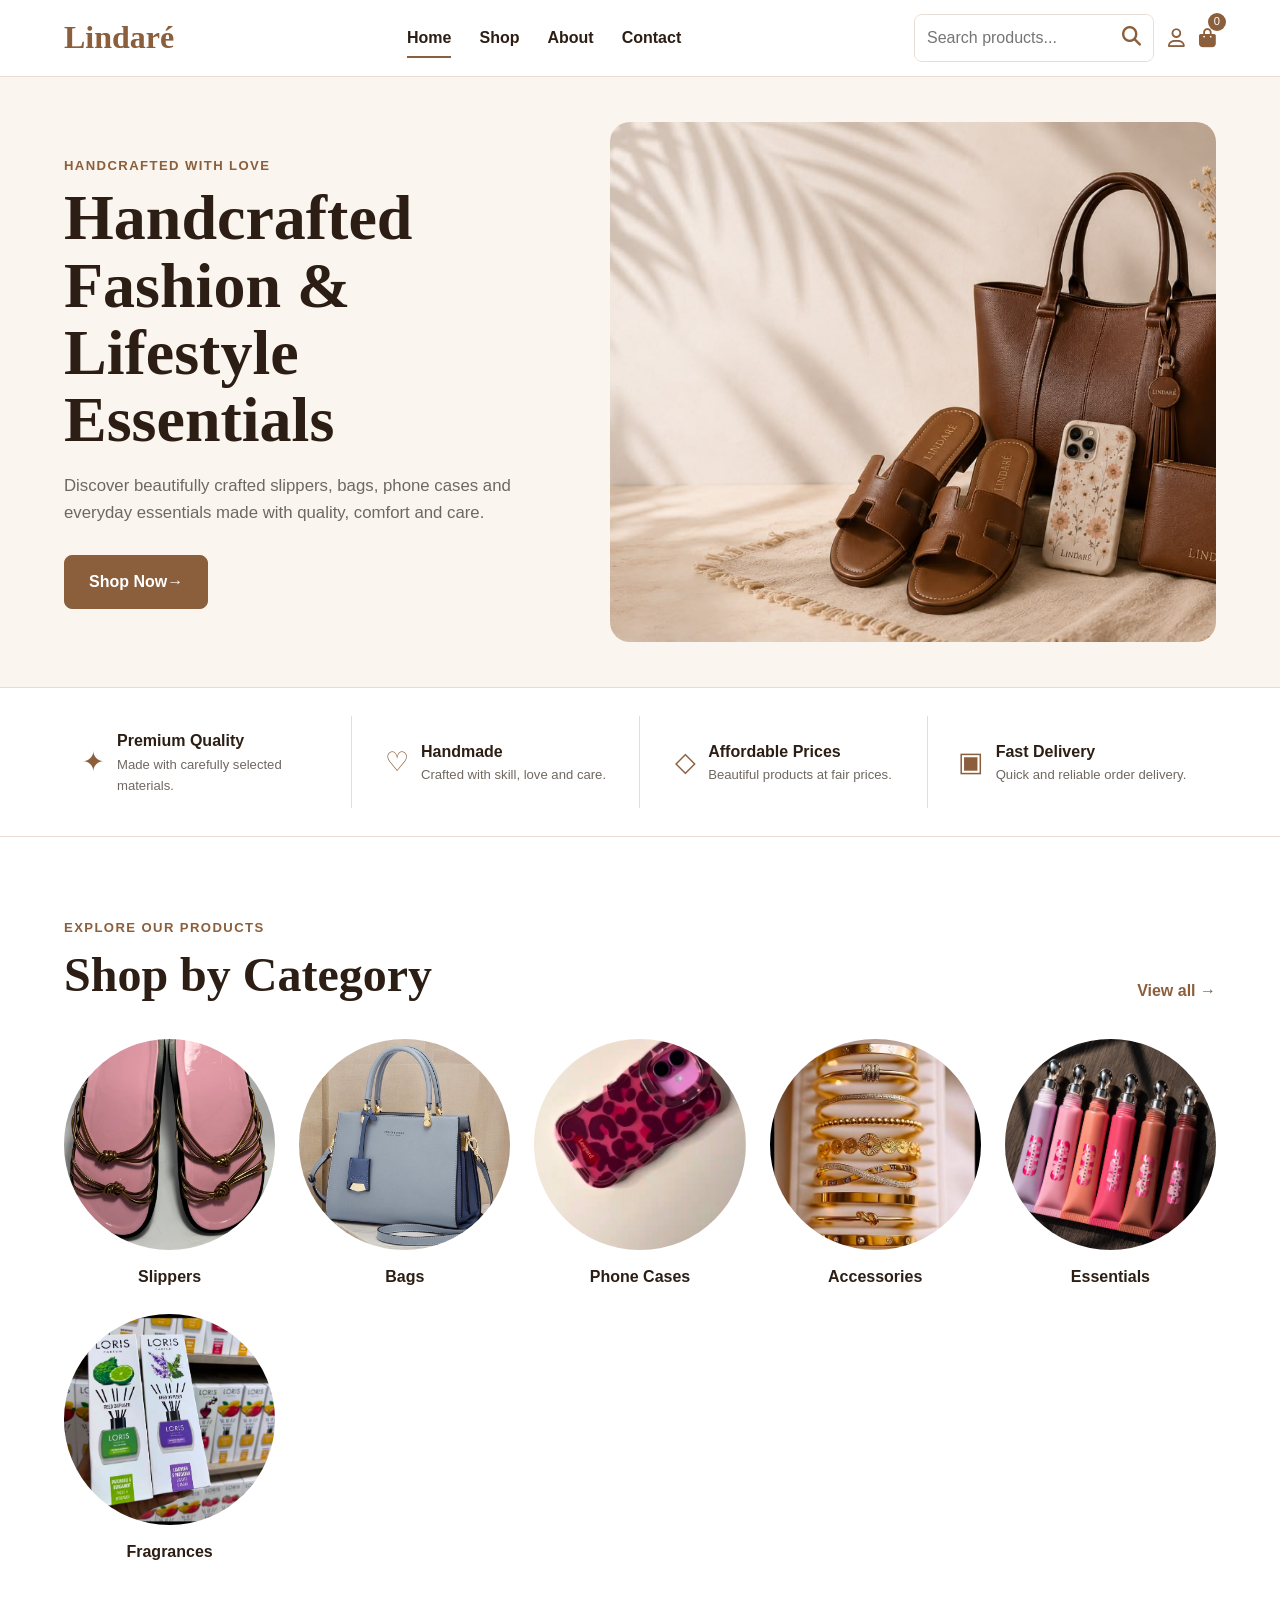
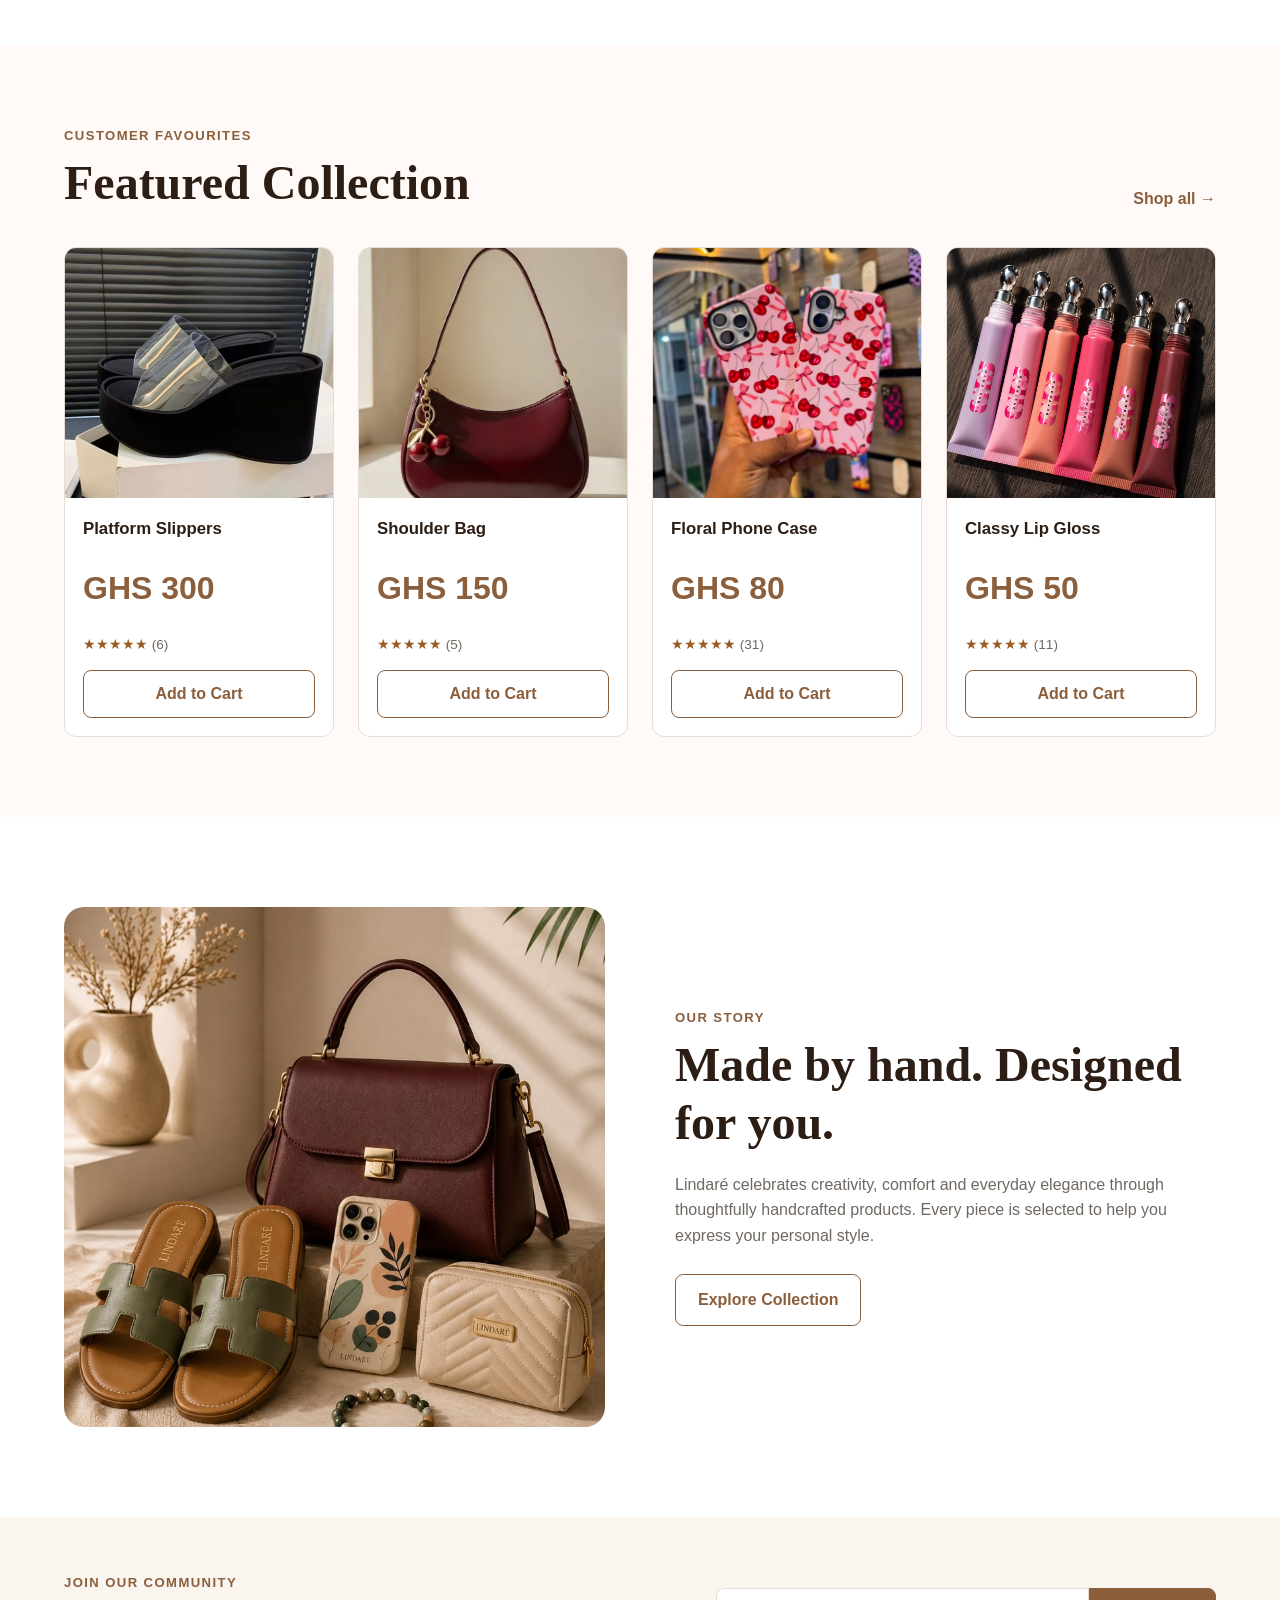
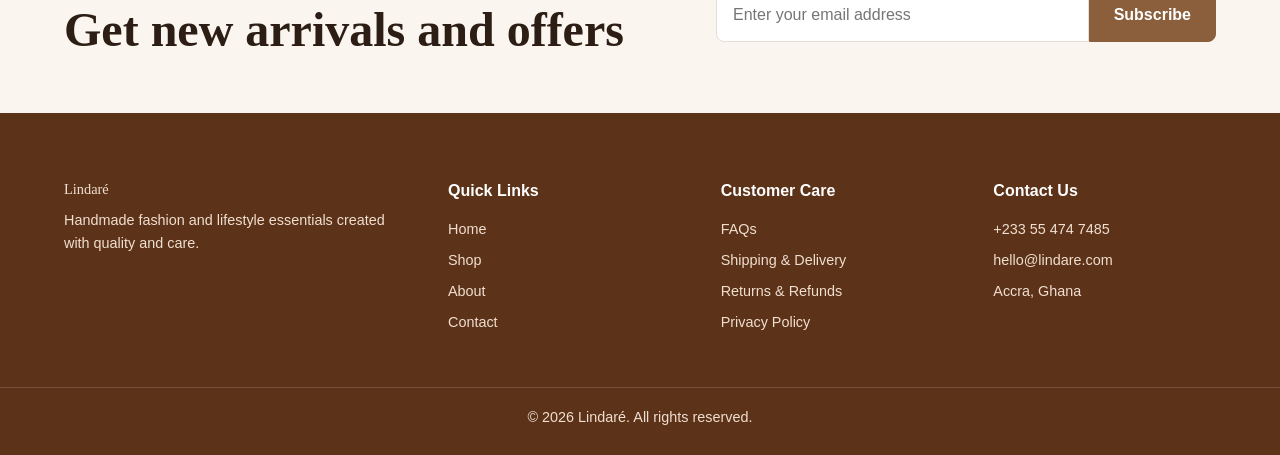
==== commit 193fabfc: "Updating html file" ====
--- a/index.html
+++ b/index.html
@@ -64,13 +64,18 @@
             </nav>
 
             <div class="nav-actions">
-                <form class="search-form">
-                    <input type="search" id="searchInput" placeholder="Search products..." aria-label="Search products">
-                    <button type="submit" aria-label="Search">
-                        <i class="fa-solid fa-magnifying-glass"></i>
+                 <form class="search-form" id="homeSearchForm">
+                     <input
+                      type="search"
+                      id="homeSearch"
+                      placeholder="Search products..."
+                       aria-label="Search products"
+                       >
+                       
+                     <button type="submit" aria-label="Search">
+                   <i class="fa-solid fa-magnifying-glass"></i>
                     </button>
-
-                </form>
+                    </form>
 
                 <a href="./pages/login.html" class="icon-link" aria-label="Login">
                     <i class="fa-regular fa-user"></i>
--- a/src/style.css
+++ b/src/style.css
@@ -1257,7 +1257,7 @@
     width:32px;
     height:32px;
     border:none;
-    background:var(--primary);
+    background:var(--brown);
     color:#fff;
     border-radius:6px;
     cursor:pointer;
@@ -2014,4 +2014,476 @@
 .nav-actions a:hover i,
 .nav-actions button:hover i{
     color:#5C3A21;
+}
+
+/* =========================================
+   FINAL MOBILE RESPONSIVE FIX
+========================================= */
+
+html,
+body {
+    max-width: 100%;
+    overflow-x: hidden;
+}
+
+@media (max-width: 768px) {
+
+   /* MOBILE HEADER FIX */
+@media (max-width: 768px) {
+
+    .nav-container {
+        min-height: 72px;
+        display: flex;
+        align-items: center;
+        justify-content: space-between;
+        flex-wrap: nowrap;
+        gap: 12px;
+    }
+
+    .logo {
+        margin-right: auto;
+        font-size: 1.7rem;
+        white-space: nowrap;
+    }
+
+    .nav-actions {
+        display: flex;
+        align-items: center;
+        gap: 14px;
+        margin-left: auto;
+        order: 2;
+    }
+
+    .menu-button {
+        display: flex;
+        align-items: center;
+        justify-content: center;
+        width: 40px;
+        height: 40px;
+        padding: 0;
+        margin: 0;
+        order: 3;
+
+        background: transparent;
+        border: none;
+
+        color: var(--text);
+        font-size: 1.8rem;
+        line-height: 1;
+    }
+
+    .navigation {
+        position: absolute;
+        top: 72px;
+        left: 0;
+
+        width: 100%;
+        padding: 10px 5% 18px;
+
+        display: none;
+        flex-direction: column;
+
+        background: var(--white);
+        border-bottom: 1px solid var(--border);
+
+        box-shadow: 0 10px 20px rgba(0, 0, 0, 0.06);
+    }
+
+    .navigation.open {
+        display: flex;
+    }
+
+    .navigation a {
+        padding: 12px 0;
+        border-bottom: 1px solid var(--border);
+    }
+
+    .search-form {
+        display: none;
+    }
+
+    .icon-link,
+    .cart-link {
+        display: flex;
+        align-items: center;
+        justify-content: center;
+        width: 36px;
+        height: 40px;
+    }
+
+    .nav-actions i {
+        font-size: 1.25rem;
+    }
+
+    .cart-count {
+        top: -2px;
+        right: -3px;
+    }
+}
+
+    /* GENERAL */
+    .container {
+        width: 92%;
+    }
+
+    .section {
+        padding: 55px 0;
+    }
+
+    h2 {
+        font-size: 2rem;
+    }
+
+    .section-heading {
+        margin-bottom: 28px;
+    }
+
+
+    /* HOMEPAGE HERO */
+    .hero-content {
+        min-height: auto;
+        grid-template-columns: 1fr;
+        gap: 30px;
+        padding: 45px 0;
+    }
+
+    .hero-text h1 {
+        font-size: clamp(2.3rem, 10vw, 3.2rem);
+        line-height: 1.08;
+    }
+
+    .hero-image img {
+        width: 100%;
+        height: 330px;
+        object-fit: cover;
+        border-radius: 14px;
+    }
+
+
+    /* BENEFITS */
+    .benefits-grid {
+        grid-template-columns: 1fr 1fr;
+    }
+
+    .benefit {
+        padding: 15px 10px;
+        border-right: none;
+        border-bottom: 1px solid var(--border);
+    }
+
+
+    /* CATEGORIES */
+    .category-grid {
+        grid-template-columns: repeat(2, 1fr);
+        gap: 18px;
+    }
+
+    .category-card h3 {
+        font-size: 0.9rem;
+    }
+
+
+    /* PRODUCT CARDS */
+    .product-grid {
+        grid-template-columns: repeat(2, minmax(0, 1fr));
+        gap: 14px;
+    }
+
+    .product-card img {
+        height: 190px;
+    }
+
+    .product-info {
+        padding: 13px;
+    }
+
+    .product-info h3 {
+        font-size: 0.95rem;
+    }
+
+
+    /* ABOUT */
+    .about-grid {
+        grid-template-columns: 1fr;
+        gap: 30px;
+    }
+
+    .about-image img {
+        height: 340px;
+    }
+
+
+    /* LOGIN / SIGNUP */
+    .auth-layout {
+        grid-template-columns: 1fr;
+        min-height: auto;
+    }
+
+    .auth-image {
+        min-height: 300px;
+    }
+
+    .auth-image-text {
+        bottom: 25px;
+    }
+
+    .auth-image-text h1 {
+        font-size: 2.2rem;
+    }
+
+    .auth-form-area {
+        padding: 35px 4%;
+    }
+
+    .auth-form {
+        padding: 26px 20px;
+    }
+
+    .signup-row {
+        grid-template-columns: 1fr;
+        gap: 0;
+    }
+
+
+    /* SHOP PAGE */
+    .shop-banner-content {
+        min-height: auto;
+        grid-template-columns: 1fr;
+        gap: 25px;
+        padding: 40px 0;
+    }
+
+    .shop-banner h1 {
+        font-size: 2.4rem;
+    }
+
+    .shop-banner img {
+        width: 100%;
+        height: 270px;
+        object-fit: cover;
+        border-radius: 12px;
+    }
+
+    .shop-section {
+        padding: 45px 0;
+    }
+
+    .shop-layout {
+        grid-template-columns: 1fr;
+    }
+
+    .shop-toolbar {
+        align-items: flex-start;
+        flex-direction: column;
+        gap: 15px;
+    }
+
+    .shop-controls {
+        width: 100%;
+    }
+
+    .shop-controls select,
+    .filter-button {
+        flex: 1;
+        min-width: 0;
+    }
+
+    .shop-product-grid {
+        grid-template-columns: repeat(2, minmax(0, 1fr));
+        gap: 14px;
+    }
+
+    .shop-product-grid .product-card img {
+        height: 185px;
+    }
+
+
+    /* PRODUCT DETAILS */
+    .product-details-section {
+        padding: 40px 0;
+    }
+
+    .product-layout {
+        grid-template-columns: 1fr;
+        gap: 32px;
+    }
+
+    .main-product-image img {
+        height: 380px;
+    }
+
+    .product-details h1 {
+        font-size: 2rem;
+    }
+
+    .product-price {
+        font-size: 1.7rem;
+    }
+
+    .product-buttons {
+        flex-direction: column;
+        gap: 12px;
+    }
+
+    .product-buttons .primary-button,
+    .product-buttons .secondary-button {
+        width: 100%;
+    }
+
+
+    /* CART */
+    .cart-page {
+        padding: 40px 0;
+    }
+
+    .cart-heading h1 {
+        font-size: 2.2rem;
+    }
+
+    .cart-layout {
+        grid-template-columns: 1fr;
+        gap: 25px;
+    }
+
+    .cart-items-area,
+    .order-summary {
+        padding: 20px;
+    }
+
+    .cart-table-heading {
+        display: none;
+    }
+
+    .cart-item {
+        grid-template-columns: 1fr;
+        gap: 14px;
+    }
+
+    .cart-product img {
+        width: 80px;
+        height: 80px;
+    }
+
+    .order-summary {
+        position: static;
+    }
+
+    .checkout-fields {
+        grid-template-columns: 1fr;
+    }
+
+    .checkout-full {
+        grid-column: auto;
+    }
+
+
+    /* CONTACT */
+    .contact-hero {
+        padding: 45px 0;
+    }
+
+    .contact-hero-content,
+    .contact-layout {
+        grid-template-columns: 1fr;
+        gap: 35px;
+    }
+
+    .contact-hero-content h1 {
+        font-size: 2.2rem;
+    }
+
+    .contact-hero-content img {
+        height: 290px;
+        object-fit: cover;
+    }
+
+    .contact-section {
+        padding: 55px 0;
+    }
+
+    .contact-form-row {
+        grid-template-columns: 1fr;
+        gap: 0;
+    }
+
+    .contact-form {
+        padding: 24px 20px;
+    }
+
+    .contact-support-grid {
+        grid-template-columns: 1fr;
+    }
+
+
+    /* FOOTER */
+    .footer-grid {
+        grid-template-columns: 1fr 1fr;
+        gap: 30px 20px;
+        padding: 45px 0 30px;
+    }
+}
+
+
+/* VERY SMALL PHONES */
+@media (max-width: 480px) {
+
+    .container {
+        width: 91%;
+    }
+
+    .logo {
+        font-size: 1.5rem;
+    }
+
+    .nav-actions {
+        gap: 8px;
+    }
+
+    .menu-button {
+        width: 38px;
+        height: 38px;
+    }
+
+    .hero-text h1 {
+        font-size: 2.25rem;
+    }
+
+    .hero-image img {
+        height: 280px;
+    }
+
+    .benefits-grid {
+        grid-template-columns: 1fr;
+    }
+
+    .category-grid {
+        grid-template-columns: repeat(2, 1fr);
+        gap: 14px;
+    }
+
+    .product-grid,
+    .shop-product-grid {
+        grid-template-columns: 1fr;
+    }
+
+    .product-card img,
+    .shop-product-grid .product-card img {
+        height: 280px;
+    }
+
+    .main-product-image img {
+        height: 330px;
+    }
+
+    .auth-image {
+        min-height: 260px;
+    }
+
+    .footer-grid {
+        grid-template-columns: 1fr;
+    }
+}
+.search-form input[type="search"]::-webkit-search-cancel-button {
+    -webkit-appearance: none;
+    appearance: none;
 }
